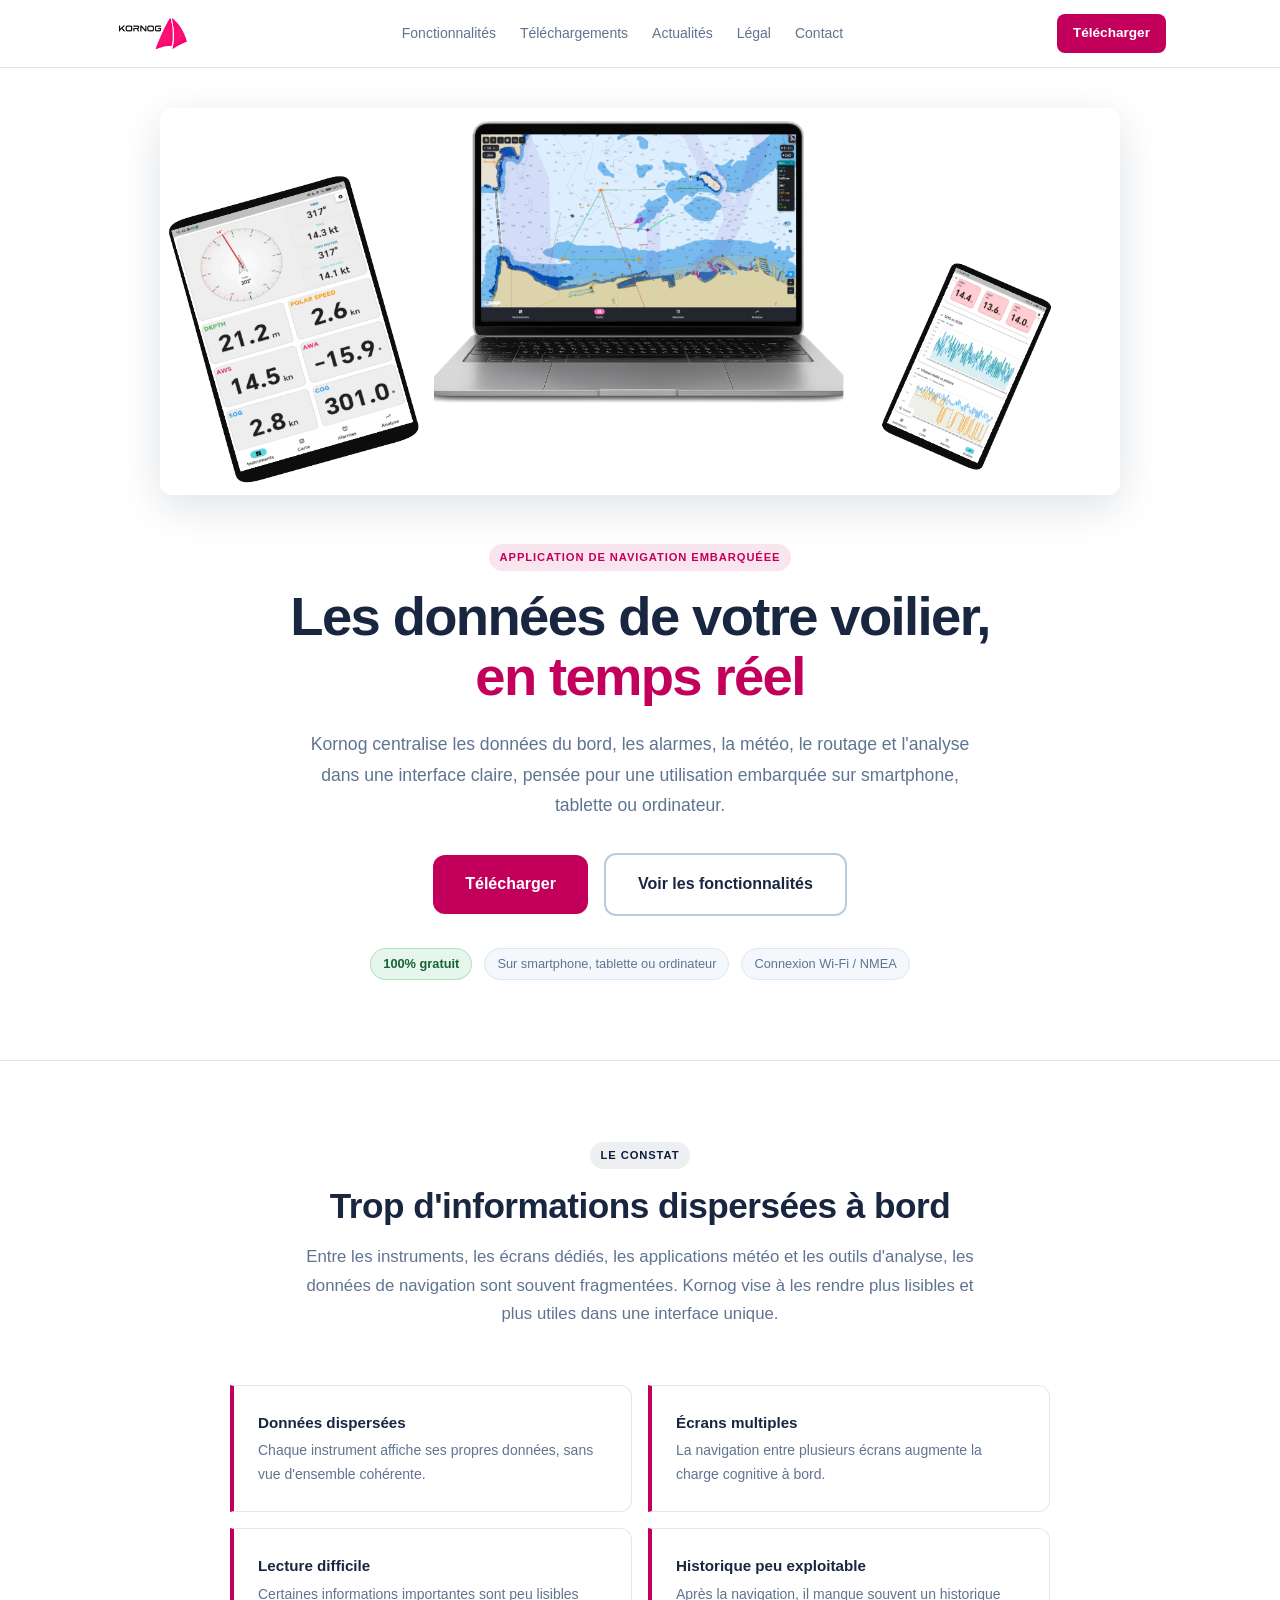
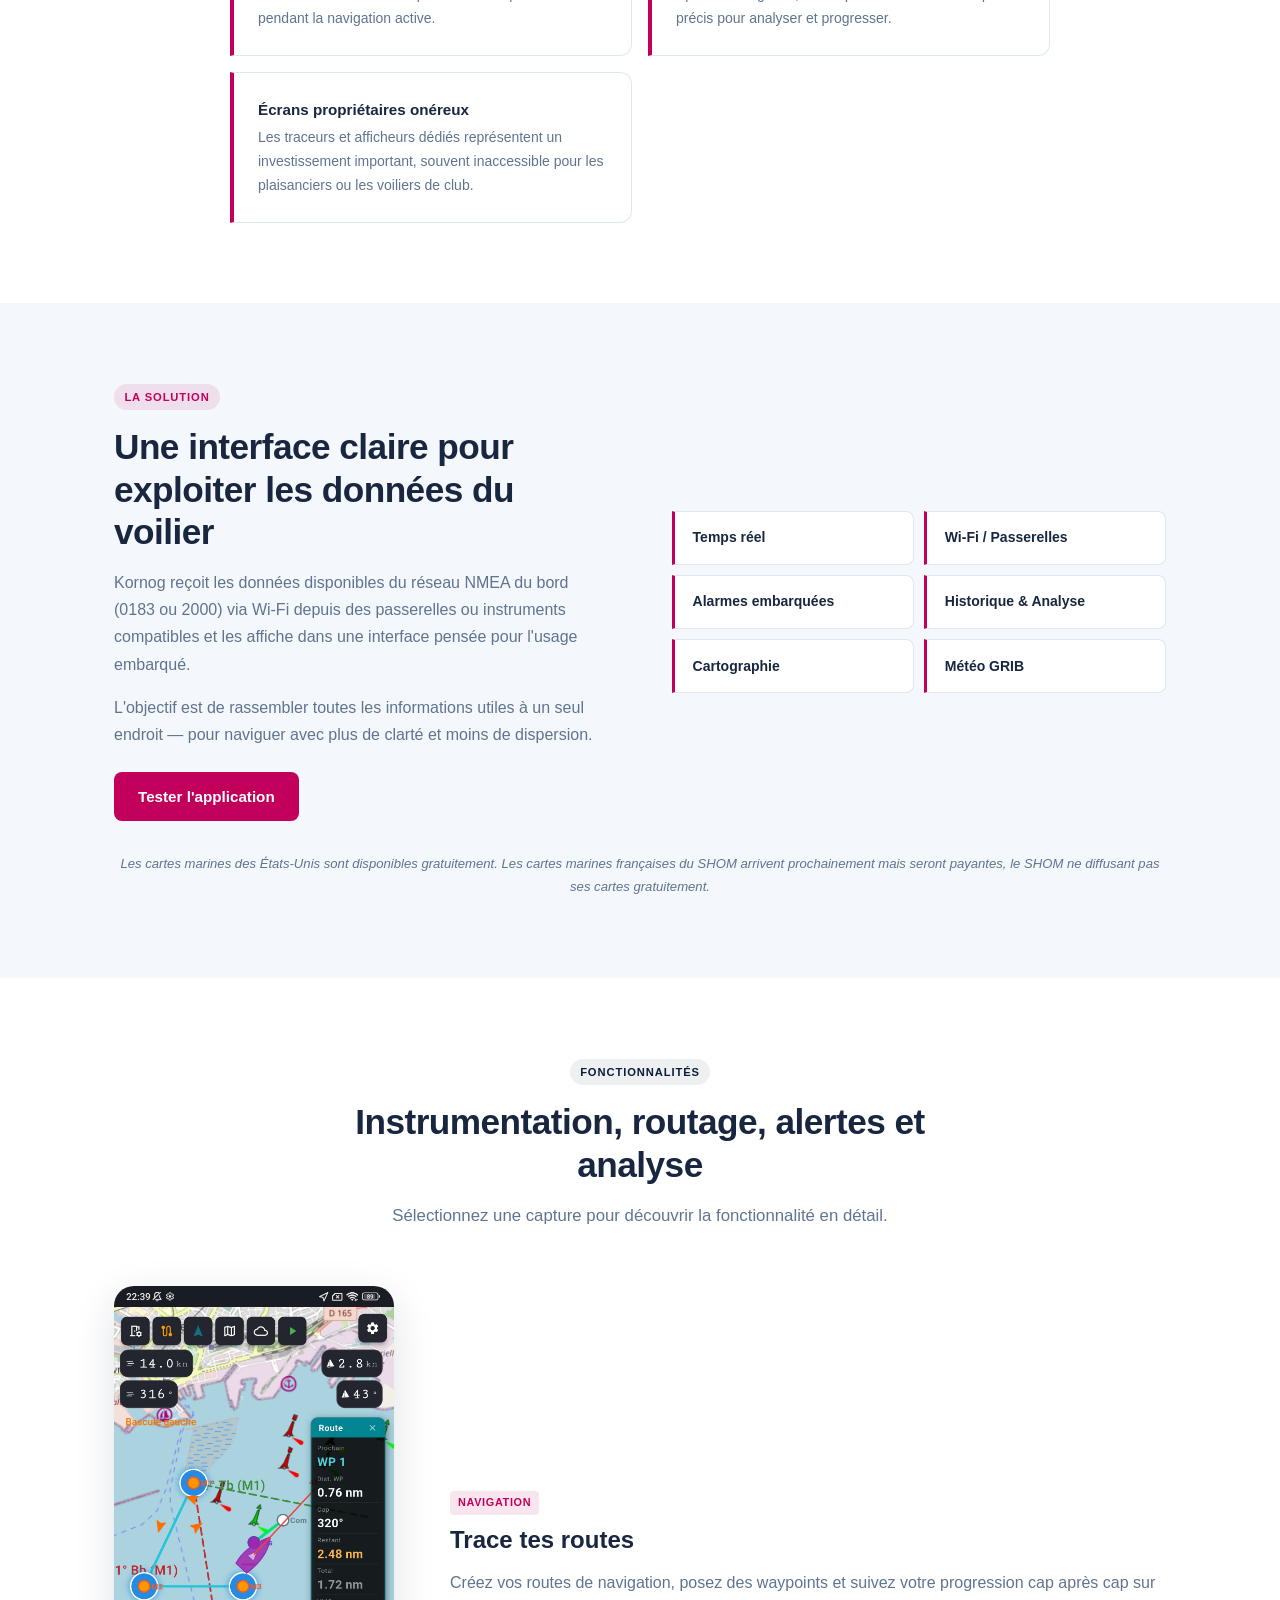
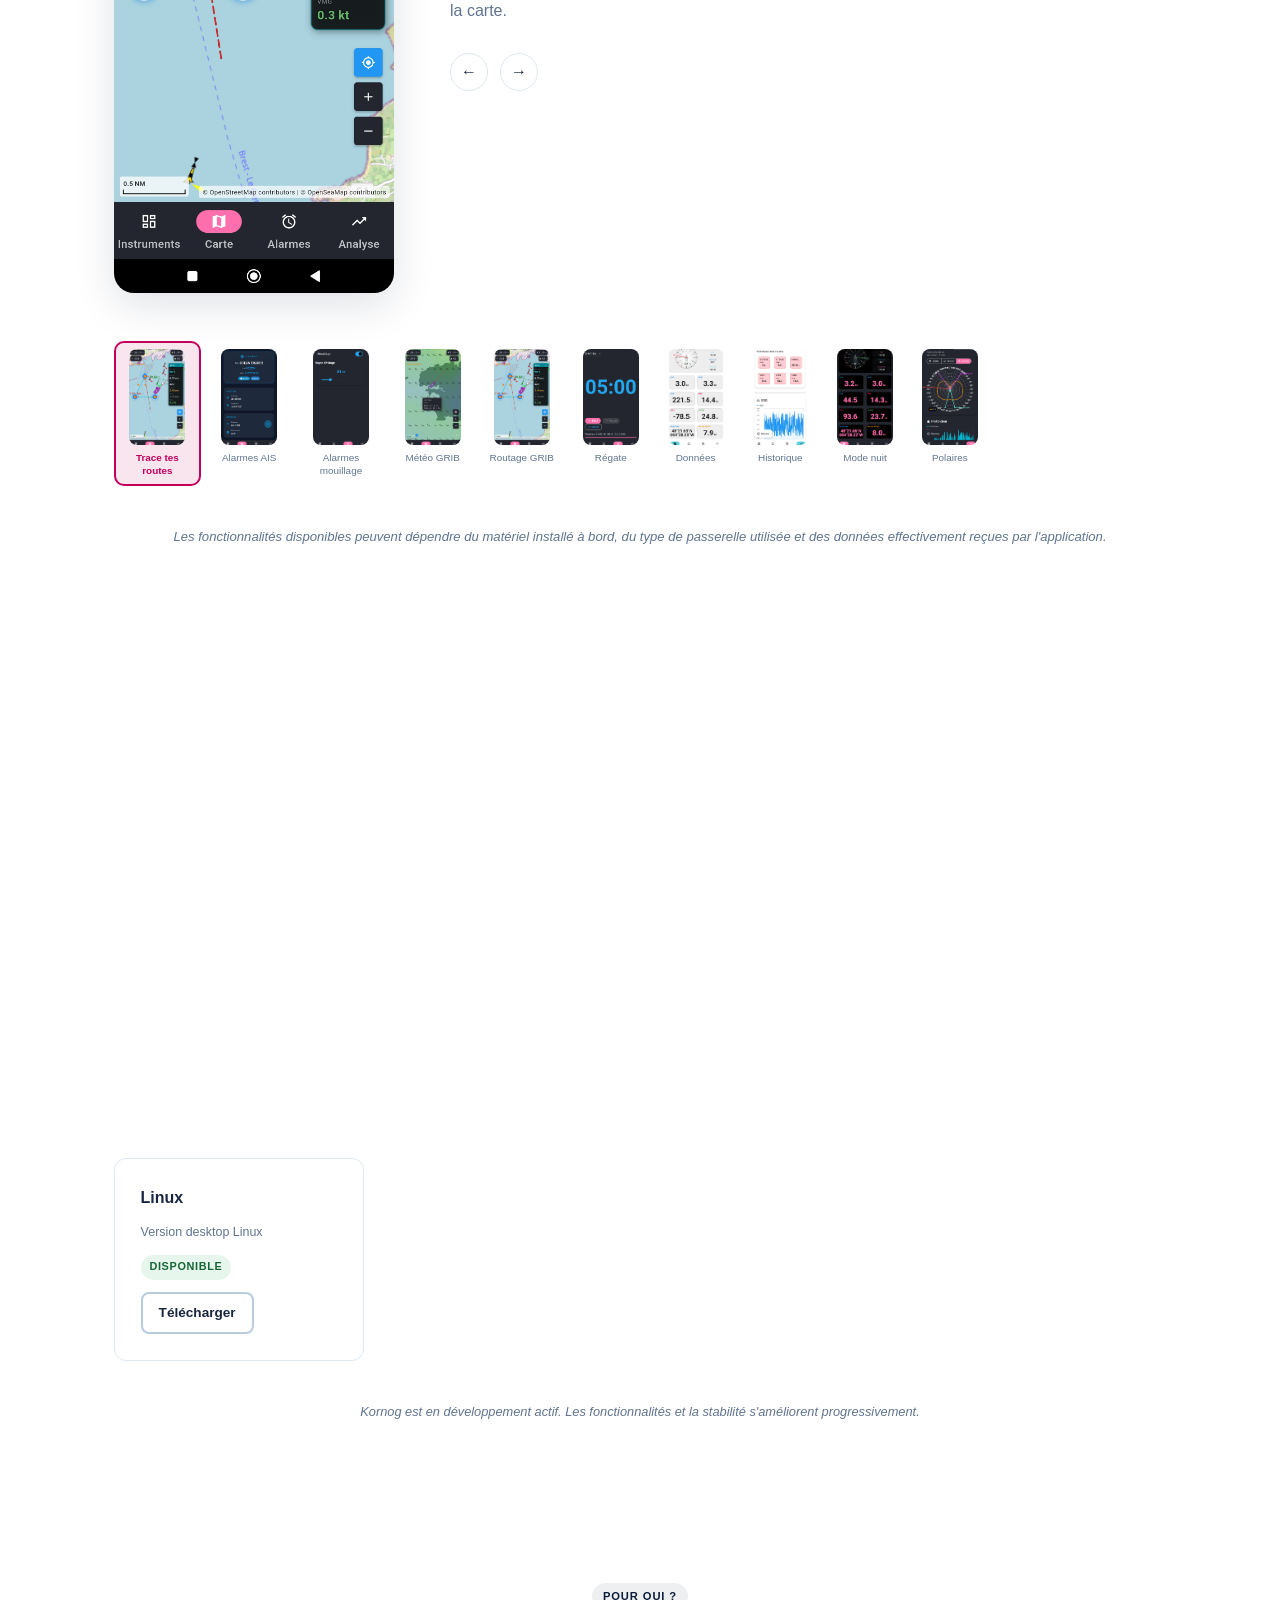
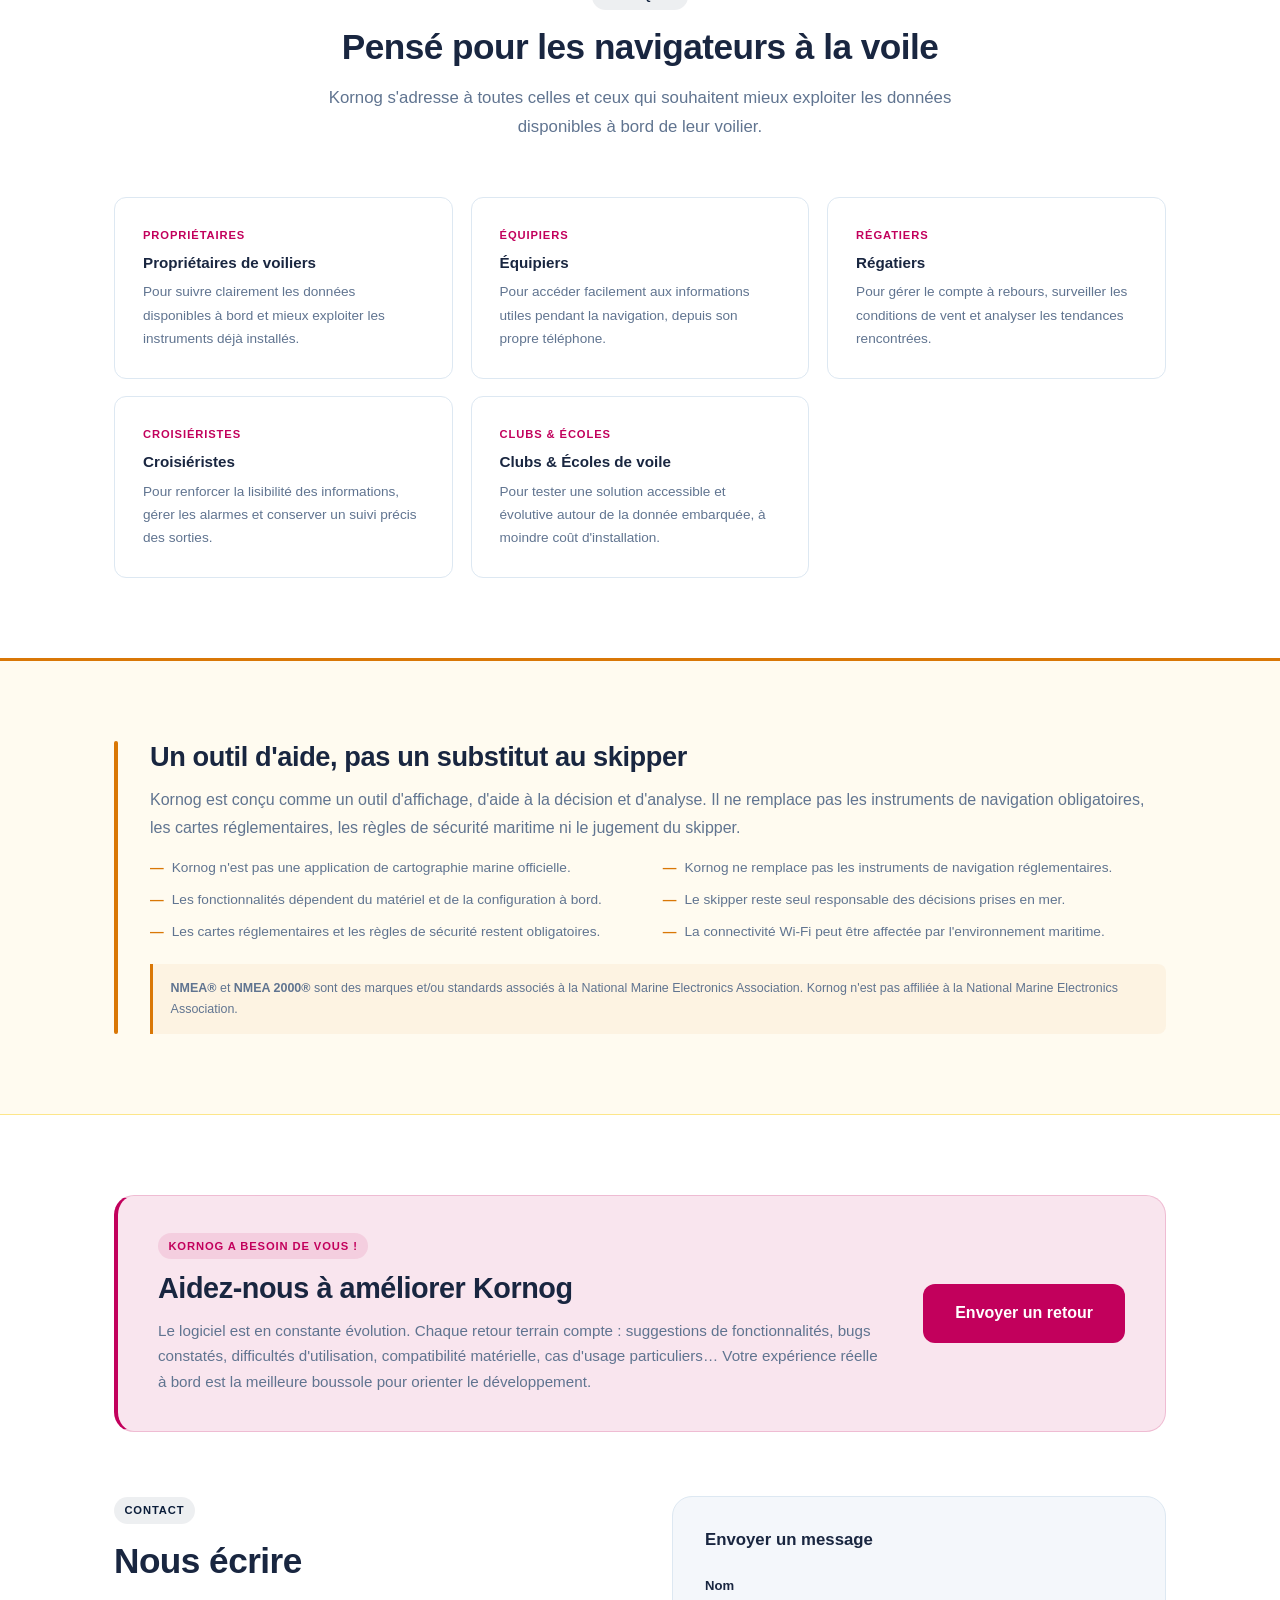
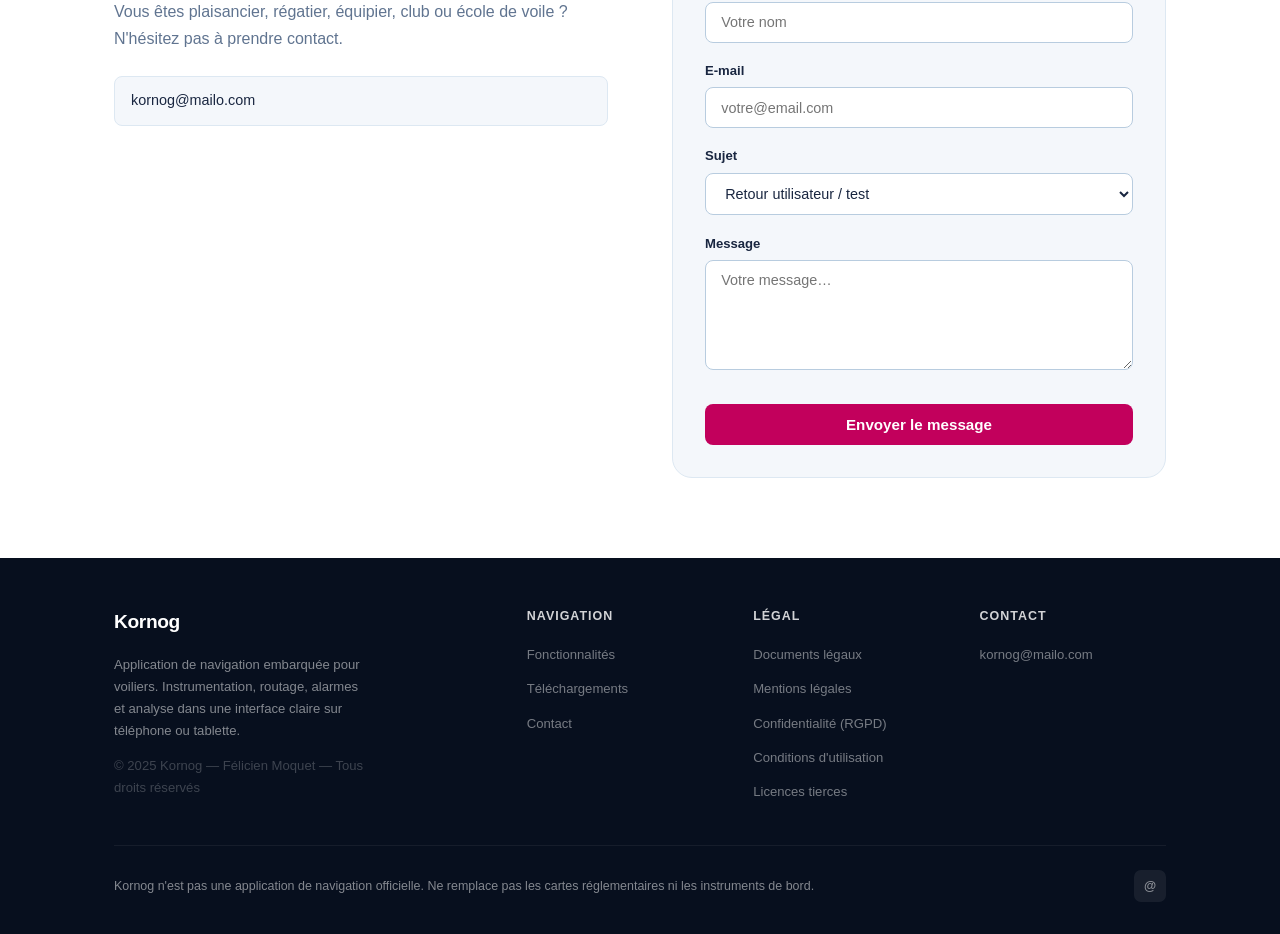
==== index.html @ ff4b8aa3 "Ajout page Actualités avec template d'article ; lien dans toutes les navs" ====
<!DOCTYPE html>
<html lang="fr">
<head>
  <meta charset="UTF-8">
  <meta name="viewport" content="width=device-width, initial-scale=1.0">
  <title>Kornog — Navigation à la voile</title>
  <meta name="description"
        content="Kornog centralise les données de votre voilier — instrumentation, météo, routage, alarmes et analyse — dans une interface claire sur téléphone ou tablette.">
  <meta name="keywords"
        content="navigation voile, application voilier, NMEA, Signal K, instrumentation, routage, météo GRIB, alarmes navigation, plaisance">
  <meta name="author" content="Kornog — Félicien Moquet">
  <meta property="og:title"       content="Kornog — Le copilote de navigation pour voiliers">
  <meta property="og:description" content="Instrumentation, cartographie, routage, alertes et analyse dans une seule application mobile.">
  <meta property="og:type"        content="website">
  <meta property="og:url"         content="https://kornog-systems.github.io/kornog.github.io/">
  <!-- TODO : og:image → assets/Images/og-image.png (1200×630 px) -->
  <link rel="icon" type="image/png" href="assets/Images/Kornog%20icone.png">
  <link rel="stylesheet" href="style.css">
</head>
<body>

<!-- ══════════════════════════════════════
     HEADER
══════════════════════════════════════ -->
<header class="header" id="header">
  <div class="container header-inner">

    <a href="#accueil" class="logo" aria-label="Kornog — Accueil">
      <img src="assets/Images/icone+nom.png" alt="Kornog">
    </a>

    <nav aria-label="Navigation principale">
      <a href="#fonctionnalites">Fonctionnalités</a>
      <a href="#telechargements">Téléchargements</a>
      <a href="actualites.html">Actualités</a>
      <a href="legal.html">Légal</a>
      <a href="#contact">Contact</a>
    </nav>

    <div class="header-cta">
      <a href="#telechargements" class="btn btn--primary btn--sm">Télécharger</a>
    </div>

    <button class="hamburger" id="hamburger" aria-label="Ouvrir le menu" aria-expanded="false">
      <span></span><span></span><span></span>
    </button>
  </div>
</header>

<div class="mobile-nav" id="mobile-nav">
  <a href="#fonctionnalites">Fonctionnalités</a>
  <a href="#telechargements">Téléchargements</a>
  <a href="actualites.html">Actualités</a>
  <a href="legal.html">Légal</a>
  <a href="#contact">Contact</a>
  <a href="#telechargements" class="btn btn--primary">Télécharger l'application</a>
</div>


<!-- ══════════════════════════════════════
     HERO
══════════════════════════════════════ -->
<section class="hero" id="accueil">
  <div class="container">

    <div class="hero-visual">
      <img
        src="assets/Images/multi_os.png"
        alt="Kornog sur smartphone, tablette et ordinateur"
        class="hero-mockup">
    </div>

    <div class="hero-text">
      <span class="badge badge--magenta">Application de navigation embarquéee</span>
      <h1 class="hero-title">
        Les données de votre voilier,<br>
        <span class="accent">en temps réel</span>
      </h1>
      <p class="hero-subtitle">
        Kornog centralise les données du bord, les alarmes, la météo, le routage
        et l'analyse dans une interface claire, pensée pour une utilisation embarquée
        sur smartphone, tablette ou ordinateur.
      </p>
      <div class="btn-group hero-buttons">
        <a href="#telechargements" class="btn btn--primary btn--lg">Télécharger</a>
        <a href="#fonctionnalites" class="btn btn--outline btn--lg">Voir les fonctionnalités</a>
      </div>
      <div class="hero-meta">
        <span class="hero-meta-item hero-meta-free">100% gratuit</span>
        <span class="hero-meta-item">Sur smartphone, tablette ou ordinateur</span>
        <span class="hero-meta-item">Connexion Wi-Fi / NMEA</span>
      </div>
    </div>

  </div>
</section>


<!-- ══════════════════════════════════════
     PROBLÈME
══════════════════════════════════════ -->
<section class="section" id="probleme">
  <div class="container">
    <div class="section-header reveal">
      <span class="badge badge--navy">Le constat</span>
      <h2>Trop d'informations dispersées à bord</h2>
      <p>Entre les instruments, les écrans dédiés, les applications météo et les outils d'analyse,
         les données de navigation sont souvent fragmentées. Kornog vise à les rendre plus lisibles
         et plus utiles dans une interface unique.</p>
    </div>

    <div class="problem-grid">
      <div class="problem-card reveal">
        <h4>Données dispersées</h4>
        <p>Chaque instrument affiche ses propres données, sans vue d'ensemble cohérente.</p>
      </div>
      <div class="problem-card reveal">
        <h4>Écrans multiples</h4>
        <p>La navigation entre plusieurs écrans augmente la charge cognitive à bord.</p>
      </div>
      <div class="problem-card reveal">
        <h4>Lecture difficile</h4>
        <p>Certaines informations importantes sont peu lisibles pendant la navigation active.</p>
      </div>
      <div class="problem-card reveal">
        <h4>Historique peu exploitable</h4>
        <p>Après la navigation, il manque souvent un historique précis pour analyser et progresser.</p>
      </div>
      <div class="problem-card reveal">
        <h4>Écrans propriétaires onéreux</h4>
        <p>Les traceurs et afficheurs dédiés représentent un investissement important, souvent
           inaccessible pour les plaisanciers ou les voiliers de club.</p>
      </div>
    </div>
  </div>
</section>


<!-- ══════════════════════════════════════
     SOLUTION
══════════════════════════════════════ -->
<section class="section section--gray" id="solution">
  <div class="container">
    <div class="solution-inner">

      <div class="solution-text reveal">
        <span class="badge badge--magenta">La solution</span>
        <h2>Une interface claire pour exploiter les données du voilier</h2>
        <p>Kornog reçoit les données disponibles du réseau NMEA du bord (0183 ou 2000) via Wi-Fi depuis des passerelles ou instruments compatibles et les affiche dans une interface pensée pour l'usage embarqué.</p>
        <p>L'objectif est de rassembler toutes les informations utiles à un seul endroit —
           pour naviguer avec plus de clarté et moins de dispersion.</p>
        <a href="#telechargements" class="btn btn--primary">Tester l'application</a>
      </div>
      
      <div class="solution-cards reveal">
        <div class="solution-card">Temps réel</div>
        <div class="solution-card">Wi-Fi / Passerelles</div>
        <div class="solution-card">Alarmes embarquées</div>
        <div class="solution-card">Historique &amp; Analyse</div>
        <div class="solution-card">Cartographie</div>
        <div class="solution-card">Météo GRIB</div>
      </div>

    </div>

    <p class="solution-note">
      Les cartes marines des États-Unis sont disponibles gratuitement. Les cartes marines
      françaises du SHOM arrivent prochainement mais seront payantes, le SHOM ne diffusant pas
      ses cartes gratuitement.
    </p>
  </div>
</section>


<!-- ══════════════════════════════════════
     FONCTIONNALITÉS
══════════════════════════════════════ -->
<section class="section" id="fonctionnalites">
  <div class="container">
    <div class="section-header reveal">
      <span class="badge badge--navy">Fonctionnalités</span>
      <h2>Instrumentation, routage, alertes et analyse</h2>
      <p>Sélectionnez une capture pour découvrir la fonctionnalité en détail.</p>
    </div>

    <!-- Vitrine principale : capture + description -->
    <div class="showcase reveal">
      <div class="showcase-photo">
        <img id="showcaseImg"
             src="assets/Images/images%20telephone/trace_tes_routes.jpg"
             alt="Trace tes routes">
      </div>
      <div class="showcase-info">
        <span class="feature-tag" id="showcaseTag">Navigation</span>
        <h3 id="showcaseTitle">Trace tes routes</h3>
        <p id="showcaseDesc">Créez vos routes de navigation, posez des waypoints et suivez votre progression cap après cap sur la carte.</p>
        <div class="showcase-nav">
          <button class="gallery-btn" id="galleryPrev" aria-label="Fonctionnalité précédente">&#8592;</button>
          <button class="gallery-btn" id="galleryNext" aria-label="Fonctionnalité suivante">&#8594;</button>
        </div>
      </div>
    </div>

    <!-- Bande de miniatures (défilement horizontal) -->
    <div class="features-strip" id="featuresStrip">

      <button class="feature-thumb active"
              data-src="assets/Images/images%20telephone/trace_tes_routes.jpg"
              data-title="Trace tes routes"
              data-tag="Navigation"
              data-desc="Créez vos routes de navigation, posez des waypoints et suivez votre progression cap après cap sur la carte.">
        <img src="assets/Images/images%20telephone/trace_tes_routes.jpg" alt="Trace tes routes" loading="lazy">
        <span>Trace tes routes</span>
      </button>

      <button class="feature-thumb"
              data-src="assets/Images/images%20telephone/alarmes_ais.jpg"
              data-title="Alarmes AIS"
              data-tag="AIS"
              data-desc="Suivez le trafic environnant et configurez des alarmes sur les navires présentant un risque de collision.">
        <img src="assets/Images/images%20telephone/alarmes_ais.jpg" alt="Alarmes AIS" loading="lazy">
        <span>Alarmes AIS</span>
      </button>

      <button class="feature-thumb"
              data-src="assets/Images/images%20telephone/alarmes_mouillage_et_bien_plus%20encore.jpg"
              data-title="Alarmes mouillage &amp; plus encore!"
              data-tag="Alarmes"
              data-desc="Alarme de dérapage au mouillage, alarmes de profondeur, alarmes AIS, alarmes de vent avec seuil configurable pour naviguer sereinement.">
        <img src="assets/Images/images%20telephone/alarmes_mouillage_et_bien_plus%20encore.jpg" alt="Alarmes mouillage" loading="lazy">
        <span>Alarmes mouillage</span>
      </button>

      <button class="feature-thumb"
              data-src="assets/Images/images%20telephone/telecharge_la_meteo.jpg"
              data-title="Télécharge la météo"
              data-tag="Météo"
              data-desc="Téléchargez et affichez des fichiers météo GRIB — vent, rafales, vagues — et pouvoir les consulter même hors connexion.">
        <img src="assets/Images/images%20telephone/telecharge_la_meteo.jpg" alt="Télécharge la météo" loading="lazy">
        <span>Météo GRIB</span>
      </button>

      <button class="feature-thumb"
              data-src="assets/Images/images%20telephone/lance_des_routage_%C3%A0_partir_des_gribs.jpg"
              data-title="Routage GRIB"
              data-tag="Routage"
              data-desc="Calculez des routes optimisées depuis les fichiers météo GRIB : profitez des meilleures fenêtres de vent.">
        <img src="assets/Images/images%20telephone/lance_des_routage_%C3%A0_partir_des_gribs.jpg" alt="Routage GRIB" loading="lazy">
        <span>Routage GRIB</span>
      </button>

      <button class="feature-thumb"
              data-src="assets/Images/images%20telephone/compte_%C3%A0_rebour_r%C3%A9gate.jpg"
              data-title="Compte à rebours régate"
              data-tag="Régate"
              data-desc="Chronomètre de départ pour la régate, avec toutes les procéduresde départ classiques accessibles en deux clics.">
        <img src="assets/Images/images%20telephone/compte_%C3%A0_rebour_r%C3%A9gate.jpg" alt="Compte à rebours régate" loading="lazy">
        <span>Régate</span>
      </button>

      <button class="feature-thumb"
              data-src="assets/Images/images%20telephone/choisi_tes_donn%C3%A9es.jpg"
              data-title="Personnalise ton affichage"
              data-tag="Instrumentation"
              data-desc="Choisissez les données à afficher selon vos besoins : vitesse, cap, vent, profondeur et plus encore.">
        <img src="assets/Images/images%20telephone/choisi_tes_donn%C3%A9es.jpg" alt="Personnalise l'affichage" loading="lazy">
        <span>Données</span>
      </button>

      <button class="feature-thumb"
              data-src="assets/Images/images%20telephone/historique_de_session.jpg"
              data-title="Historique de session"
              data-tag="Historique"
              data-desc="Chaque session est enregistrée à la demande. Revenez sur vos trajectoires et analysez vos données.">
        <img src="assets/Images/images%20telephone/historique_de_session.jpg" alt="Historique de session" loading="lazy">
        <span>Historique</span>
      </button>

      <button class="feature-thumb"
              data-src="assets/Images/images%20telephone/affichage_de_nuit.jpg"
              data-title="Affichage de nuit"
              data-tag="Interface"
              data-desc="Interface adaptée à la navigation nocturne : affichage sombre qui préserve la vision de nuit du skipper.">
        <img src="assets/Images/images%20telephone/affichage_de_nuit.jpg" alt="Affichage de nuit" loading="lazy">
        <span>Mode nuit</span>
      </button>

      <button class="feature-thumb"
              data-src="assets/Images/images%20telephone/utilise_tes%20polaires.jpg"
              data-title="Polaires du voilier"
              data-tag="Performance"
              data-desc="Importez les polaires de votre voilier pour analyser vos performances réelles et optimiser vos réglages de voiles.">
        <img src="assets/Images/images%20telephone/utilise_tes%20polaires.jpg" alt="Polaires du voilier" loading="lazy">
        <span>Polaires</span>
      </button>

    </div>

    <p class="features-note">
      Les fonctionnalités disponibles peuvent dépendre du matériel installé à bord,
      du type de passerelle utilisée et des données effectivement reçues par l'application.
    </p>
  </div>
</section>


<!-- ══════════════════════════════════════
     TÉLÉCHARGEMENTS
══════════════════════════════════════ -->
<section class="section" id="telechargements">
  <div class="container">
    <div class="section-header reveal">
      <span class="badge badge--magenta">Téléchargements</span>
      <h2>Tester Kornog</h2>
      <p>Kornog est en développement actif. Les versions disponibles permettent de tester
         les premières fonctionnalités et de contribuer aux retours terrain.</p>
    </div>

    <div class="downloads-grid">

      <!-- Google Play -->
      <div class="download-card reveal">
        <div class="download-platform">Google Play</div>
        <div class="download-desc">Version Android via le Play Store officiel</div>
        <span class="download-status status--available">Disponible</span>
        <a href="https://play.google.com/store/apps/details?id=com.kornog.app"
           class="btn btn--primary btn--sm" target="_blank" rel="noopener noreferrer">
          Télécharger
        </a>
      </div>

      <!-- APK Android -->
      <!-- TODO : Déposer le fichier APK dans releases/ et mettre à jour le href -->
      <div class="download-card reveal">
        <div class="download-platform">Android APK</div>
        <div class="download-desc">Installation directe hors Play Store</div>
        <span class="download-status status--beta">Version bêta</span>
        <!--
        <a href="releases/kornog-android-vX.X.X.apk"
           class="btn btn--outline btn--sm" download>
          Télécharger l'APK
        </a>
        -->
      </div>

      <!-- iOS -->
      <div class="download-card reveal">
        <div class="download-platform">iOS / iPadOS</div>
        <div class="download-desc">iPhone et iPad</div>
        <span class="download-status status--available">Disponible</span>
        <a href="releases/kornog-ios-release.zip"
           class="btn btn--outline btn--sm" download>
          Télécharger
        </a>
      </div>

      <!-- Windows -->
      <div class="download-card reveal">
        <div class="download-platform">Windows</div>
        <div class="download-desc">Version desktop Windows 10 / 11</div>
        <span class="download-status status--available">Disponible</span>
        <a href="releases/kornog-windows-x64.zip"
           class="btn btn--outline btn--sm" download>
          Télécharger
        </a>
      </div>

      <!-- Linux -->
      <div class="download-card reveal">
        <div class="download-platform">Linux</div>
        <div class="download-desc">Version desktop Linux</div>
        <span class="download-status status--available">Disponible</span>
        <a href="releases/kornog-linux-release.zip"
           class="btn btn--outline btn--sm" download>
          Télécharger
        </a>
      </div>

    </div>

    <p class="downloads-note">
      Kornog est en développement actif. Les fonctionnalités et la stabilité s'améliorent progressivement.
    </p>
  </div>
</section>


<!-- ══════════════════════════════════════
     PUBLIC CIBLE
══════════════════════════════════════ -->
<section class="section" id="audience">
  <div class="container">
    <div class="section-header reveal">
      <span class="badge badge--navy">Pour qui ?</span>
      <h2>Pensé pour les navigateurs à la voile</h2>
      <p>Kornog s'adresse à toutes celles et ceux qui souhaitent mieux exploiter
         les données disponibles à bord de leur voilier.</p>
    </div>

    <div class="audience-grid">
      <div class="audience-card reveal">
        <span class="audience-type">Propriétaires</span>
        <h3>Propriétaires de voiliers</h3>
        <p>Pour suivre clairement les données disponibles à bord et mieux exploiter
           les instruments déjà installés.</p>
      </div>
      <div class="audience-card reveal">
        <span class="audience-type">Équipiers</span>
        <h3>Équipiers</h3>
        <p>Pour accéder facilement aux informations utiles pendant la navigation,
           depuis son propre téléphone.</p>
      </div>
      <div class="audience-card reveal">
        <span class="audience-type">Régatiers</span>
        <h3>Régatiers</h3>
        <p>Pour gérer le compte à rebours, surveiller les conditions de vent
           et analyser les tendances rencontrées.</p>
      </div>
      <div class="audience-card reveal">
        <span class="audience-type">Croisiéristes</span>
        <h3>Croisiéristes</h3>
        <p>Pour renforcer la lisibilité des informations, gérer les alarmes
           et conserver un suivi précis des sorties.</p>
      </div>
      <div class="audience-card reveal">
        <span class="audience-type">Clubs &amp; Écoles</span>
        <h3>Clubs &amp; Écoles de voile</h3>
        <p>Pour tester une solution accessible et évolutive autour de la donnée embarquée,
           à moindre coût d'installation.</p>
      </div>
    </div>
  </div>
</section>


<!-- ══════════════════════════════════════
     AVERTISSEMENT
══════════════════════════════════════ -->
<section class="section disclaimer-section" id="avertissement">
  <div class="container">
    <div class="disclaimer-inner">
      <div class="disclaimer-bar"></div>
      <div class="disclaimer-content">
        <h2>Un outil d'aide, pas un substitut au skipper</h2>
        <p>
          Kornog est conçu comme un outil d'affichage, d'aide à la décision et d'analyse.
          Il ne remplace pas les instruments de navigation obligatoires, les cartes réglementaires,
          les règles de sécurité maritime ni le jugement du skipper.
        </p>
        <div class="disclaimer-list">
          <div class="disclaimer-item">Kornog n'est pas une application de cartographie marine officielle.</div>
          <div class="disclaimer-item">Kornog ne remplace pas les instruments de navigation réglementaires.</div>
          <div class="disclaimer-item">Les fonctionnalités dépendent du matériel et de la configuration à bord.</div>
          <div class="disclaimer-item">Le skipper reste seul responsable des décisions prises en mer.</div>
          <div class="disclaimer-item">Les cartes réglementaires et les règles de sécurité restent obligatoires.</div>
          <div class="disclaimer-item">La connectivité Wi-Fi peut être affectée par l'environnement maritime.</div>
        </div>
        <div class="nmea-notice">
          <strong>NMEA®</strong> et <strong>NMEA 2000®</strong> sont des marques et/ou standards
          associés à la National Marine Electronics Association.
          Kornog n'est pas affiliée à la National Marine Electronics Association.
        </div>
      </div>
    </div>
  </div>
</section>


<!-- ══════════════════════════════════════
     CONTACT
══════════════════════════════════════ -->
<section class="section" id="contact">
  <div class="container">

    <!-- Callout communauté -->
    <div class="community-callout reveal">
      <div class="community-callout-text">
        <span class="badge badge--magenta">Kornog a besoin de vous !</span>
        <h2>Aidez-nous à améliorer Kornog</h2>
        <p>
          Le logiciel est en constante évolution. Chaque retour terrain compte :
          suggestions de fonctionnalités, bugs constatés, difficultés d'utilisation,
          compatibilité matérielle, cas d'usage particuliers… Votre expérience réelle
          à bord est la meilleure boussole pour orienter le développement.
        </p>
      </div>
      <a href="mailto:kornog@mailo.com?subject=[Kornog]%20Retour%20utilisateur"
         class="btn btn--primary btn--lg">Envoyer un retour</a>
    </div>

    <div class="contact-inner">

      <div class="contact-text reveal">
        <span class="badge badge--navy">Contact</span>
        <h2>Nous écrire</h2>
        <p>
          Vous êtes plaisancier, régatier, équipier, club ou école de voile ?
          N'hésitez pas à prendre contact.
        </p>

        <div class="contact-links">
          <a href="mailto:kornog@mailo.com" class="contact-link">kornog@mailo.com</a>
        </div>
      </div>

      <div class="contact-form reveal">
        <h3>Envoyer un message</h3>
        <!--
          Ce formulaire ouvre le client mail avec mailto:.
          Pour un formulaire sans client mail, utilisez Formspree :
          <form action="https://formspree.io/f/VOTRE_ID" method="POST">
        -->
        <form id="contactForm">
          <div class="form-group">
            <label for="name">Nom</label>
            <input type="text" id="name" name="name" placeholder="Votre nom" required autocomplete="name">
          </div>
          <div class="form-group">
            <label for="email">E-mail</label>
            <input type="email" id="email" name="email" placeholder="votre@email.com" required autocomplete="email">
          </div>
          <div class="form-group">
            <label for="subject">Sujet</label>
            <select id="subject" name="subject">
              <option value="retour">Retour utilisateur / test</option>
              <option value="partenariat">Partenariat</option>
              <option value="presse">Presse</option>
              <option value="bug">Signalement d'un problème</option>
              <option value="autre">Autre</option>
            </select>
          </div>
          <div class="form-group">
            <label for="message">Message</label>
            <textarea id="message" name="message" placeholder="Votre message…" required></textarea>
          </div>
          <button type="submit" class="btn btn--primary form-submit">Envoyer le message</button>
          <div class="form-success">Votre client mail va s'ouvrir. Merci !</div>
        </form>
      </div>

    </div>
  </div>
</section>


<!-- ══════════════════════════════════════
     FOOTER
══════════════════════════════════════ -->
<footer class="footer">
  <div class="container">
    <div class="footer-inner">

      <div class="footer-brand">
        <div class="logo-fallback">
          Kornog
        </div>
        <p>Application de navigation embarquée pour voiliers.
           Instrumentation, routage, alarmes et analyse dans une interface claire
           sur téléphone ou tablette.</p>
        <p class="footer-copy">© 2025 Kornog — Félicien Moquet — Tous droits réservés</p>
      </div>

      <div class="footer-col">
        <h5>Navigation</h5>
        <ul>
          <li><a href="#fonctionnalites">Fonctionnalités</a></li>
          <li><a href="#telechargements">Téléchargements</a></li>
          <li><a href="#contact">Contact</a></li>
        </ul>
      </div>

      <div class="footer-col">
        <h5>Légal</h5>
        <ul>
          <li><a href="legal.html">Documents légaux</a></li>
          <li><a href="assets/legal/FR/Mentions_legales.html">Mentions légales</a></li>
          <li><a href="assets/legal/FR/RGPD.html">Confidentialité (RGPD)</a></li>
          <li><a href="assets/legal/FR/CGU.html">Conditions d'utilisation</a></li>
          <li><a href="assets/legal/FR/licences_et_notices_tiers_kornog_fr.html">Licences tierces</a></li>
        </ul>
      </div>

      <div class="footer-col">
        <h5>Contact</h5>
        <ul>
          <li><a href="mailto:kornog@mailo.com">kornog@mailo.com</a></li>
        </ul>
      </div>

    </div>

    <div class="footer-bottom">
      <span>
        Kornog n'est pas une application de navigation officielle.
        Ne remplace pas les cartes réglementaires ni les instruments de bord.
      </span>
      <div class="footer-social">
        <a href="mailto:kornog@mailo.com" aria-label="Email" title="Email">@</a>
      </div>
    </div>
  </div>
</footer>

<script src="script.js"></script>
</body>
</html>
---- style.css ----
/* ============================================================
   KORNOG — style.css  (thème blanc)
   Palette : Blanc #fff · Gris clair #f4f7fb · Navy #0b1d3a (header/footer)
             Magenta #c2005c (accent)
   ============================================================ */

/* ────────────────────────────────────────
   1. VARIABLES & RESET
──────────────────────────────────────── */
:root {
  --navy:          #0b1d3a;
  --navy-dark:     #070f1e;
  --magenta:       #c2005c;
  --magenta-hover: #a3004e;
  --magenta-glow:  rgba(194, 0, 92, 0.10);
  --white:         #ffffff;
  --gray-50:       #f4f7fb;
  --gray-100:      #eaf0f8;
  --gray-200:      #d8e3f0;
  --gray-300:      #b8ccdf;
  --gray-500:      #607490;
  --text:          #192640;
  --text-muted:    #607490;
  --border:        #dde8f2;
  --radius:        12px;
  --radius-sm:     8px;
  --radius-lg:     20px;
  --shadow-sm:     0 1px 4px rgba(10,30,60,.06);
  --shadow-md:     0 4px 18px rgba(10,30,60,.09);
  --shadow-lg:     0 12px 40px rgba(10,30,60,.13);
  --transition:    .2s ease;
  --container:     1100px;
  --header-h:      68px;
}

*, *::before, *::after { box-sizing: border-box; margin: 0; padding: 0; }

html { scroll-behavior: smooth; font-size: 16px; }

body {
  font-family: -apple-system, BlinkMacSystemFont, 'Segoe UI', Roboto,
               'Helvetica Neue', Arial, sans-serif;
  color: var(--text);
  background: var(--white);
  line-height: 1.65;
  -webkit-font-smoothing: antialiased;
}

img  { max-width: 100%; height: auto; display: block; }
a    { color: inherit; text-decoration: none; }
ul   { list-style: none; }

/* ────────────────────────────────────────
   2. TYPOGRAPHIE
──────────────────────────────────────── */
h1 { font-size: clamp(2rem,   4.5vw, 3.4rem); font-weight: 800; line-height: 1.1;  letter-spacing: -.03em; }
h2 { font-size: clamp(1.5rem, 3vw,   2.2rem); font-weight: 700; line-height: 1.2;  letter-spacing: -.015em; }
h3 { font-size: clamp(1rem,   2vw,   1.2rem); font-weight: 600; line-height: 1.3; }
h4 { font-size: .95rem; font-weight: 600; }
p  { line-height: 1.7; }

/* ────────────────────────────────────────
   3. LAYOUT
──────────────────────────────────────── */
.container {
  max-width: var(--container);
  margin: 0 auto;
  padding: 0 1.5rem;
}

.section       { padding: 5rem 0; }
.section--gray { background: var(--gray-50); }

.section-header {
  text-align: center;
  max-width: 680px;
  margin: 0 auto 3.5rem;
}
.section-header h2 { margin-bottom: 1rem; }
.section-header p  { color: var(--text-muted); font-size: 1.05rem; }

/* Badges */
.badge {
  display: inline-block;
  font-size: .7rem; font-weight: 700;
  text-transform: uppercase; letter-spacing: .08em;
  padding: .25rem .65rem; border-radius: 20px;
  margin-bottom: 1rem;
}
.badge--magenta { background: var(--magenta-glow); color: var(--magenta); }
.badge--navy    { background: rgba(11,29,58,.07);   color: var(--navy); }

/* ────────────────────────────────────────
   4. BOUTONS
──────────────────────────────────────── */
.btn {
  display: inline-flex; align-items: center; gap: .5rem;
  padding: .75rem 1.5rem;
  border-radius: var(--radius-sm);
  font-size: .95rem; font-weight: 600;
  cursor: pointer; border: none;
  transition: all var(--transition);
  white-space: nowrap; text-decoration: none; font-family: inherit;
}
.btn--primary         { background: var(--magenta); color: var(--white); }
.btn--primary:hover   { background: var(--magenta-hover); transform: translateY(-1px);
                        box-shadow: 0 4px 14px rgba(194,0,92,.3); }
.btn--outline         { background: transparent; color: var(--text); border: 2px solid var(--gray-300); }
.btn--outline:hover   { border-color: var(--navy); }
.btn--lg { padding: 1rem 2rem; font-size: 1rem; border-radius: var(--radius); }
.btn--sm { padding: .5rem 1rem; font-size: .85rem; }

.btn-group { display: flex; flex-wrap: wrap; gap: .75rem; align-items: center; }

/* ────────────────────────────────────────
   5. HEADER
──────────────────────────────────────── */
.header {
  position: fixed; top: 0; left: 0; right: 0;
  height: var(--header-h);
  background: var(--white);
  backdrop-filter: blur(14px); -webkit-backdrop-filter: blur(14px);
  z-index: 1000;
  border-bottom: 1px solid var(--border);
  transition: box-shadow var(--transition);
}
.header.scrolled { box-shadow: 0 2px 12px rgba(10,30,60,.08); }

.header-inner { display: flex; align-items: center; height: 100%; gap: 1.5rem; }

.logo { display: flex; align-items: center; flex-shrink: 0; }
.logo img { height: 34px; width: auto; }

.logo-fallback {
  display: flex; align-items: center; gap: .6rem;
  color: var(--white); font-size: 1.2rem; font-weight: 800; letter-spacing: -.02em;
}
.logo-fallback-mark {
  width: 28px; height: 28px; background: var(--magenta); border-radius: 6px;
  display: flex; align-items: center; justify-content: center;
  font-size: .75rem; font-weight: 900; color: var(--white); letter-spacing: 0;
}

nav { display: flex; align-items: center; gap: .1rem; margin: 0 auto; }
nav a {
  color: var(--text-muted); font-size: .875rem; font-weight: 500;
  padding: .4rem .7rem; border-radius: 6px;
  transition: color var(--transition), background var(--transition);
}
nav a:hover { color: var(--text); background: var(--gray-50); }

.header-cta { flex-shrink: 0; }

.hamburger {
  display: none; background: none; border: none; cursor: pointer;
  padding: .45rem; flex-direction: column; gap: 5px; margin-left: auto;
}
.hamburger span {
  display: block; width: 22px; height: 2px;
  background: var(--text); border-radius: 2px;
  transition: transform var(--transition), opacity var(--transition);
}
.hamburger.open span:nth-child(1) { transform: translateY(7px) rotate(45deg); }
.hamburger.open span:nth-child(2) { opacity: 0; }
.hamburger.open span:nth-child(3) { transform: translateY(-7px) rotate(-45deg); }

.mobile-nav {
  display: none; flex-direction: column; gap: .2rem;
  position: fixed; top: var(--header-h); left: 0; right: 0;
  background: var(--white); border-bottom: 1px solid var(--border);
  box-shadow: 0 8px 24px rgba(10,30,60,.08);
  padding: 1.25rem 1.5rem 1.5rem; z-index: 999;
}
.mobile-nav.open { display: flex; }
.mobile-nav a {
  color: var(--text-muted); font-size: .95rem; font-weight: 500;
  padding: .7rem 1rem; border-radius: 8px; display: block;
}
.mobile-nav a:hover { background: var(--gray-50); color: var(--text); }
.mobile-nav .btn { margin-top: .75rem; justify-content: center; }

/* ────────────────────────────────────────
   6. HERO (fond blanc, image centrée en grand)
──────────────────────────────────────── */
.hero {
  background: var(--white);
  padding: calc(var(--header-h) + 2.5rem) 0 5rem;
  border-bottom: 1px solid var(--border);
  text-align: center;
}

.hero-visual { margin-bottom: 3rem; }

.hero-mockup {
  max-width: 960px; width: 100%;
  object-fit: contain;
  margin: 0 auto;
  border-radius: 12px;
  box-shadow: var(--shadow-lg);
  display: block;
}

.hero-text { max-width: 700px; margin: 0 auto; }

.hero-title         { margin-bottom: 1.4rem; color: var(--text); }
.hero-title .accent { color: var(--magenta); }

.hero-subtitle {
  font-size: clamp(1rem, 1.5vw, 1.1rem);
  color: var(--text-muted); line-height: 1.75;
  margin: 0 auto 2rem;
}

.hero-buttons  { gap: 1rem; margin-bottom: 2rem; justify-content: center; }

.hero-meta     { display: flex; flex-wrap: wrap; gap: .75rem; justify-content: center; }
.hero-meta-item {
  font-size: .8rem; color: var(--text-muted);
  padding: .3rem .75rem;
  background: var(--gray-50); border: 1px solid var(--border);
  border-radius: 20px;
}
.hero-meta-free {
  color: #166534;
  background: rgba(22,163,74,.1);
  border-color: rgba(22,163,74,.25);
  font-weight: 700;
}

/* ────────────────────────────────────────
   7. SECTION PROBLÈME
──────────────────────────────────────── */
.problem-grid {
  display: grid; grid-template-columns: repeat(2,1fr);
  gap: 1rem; max-width: 820px; margin: 0 auto;
}
.problem-card {
  background: var(--white); border: 1px solid var(--border);
  border-left: 4px solid var(--magenta);
  border-radius: 0 var(--radius) var(--radius) 0;
  padding: 1.5rem;
}
.problem-card h4 { margin-bottom: .3rem; }
.problem-card p  { font-size: .875rem; color: var(--text-muted); }

/* ────────────────────────────────────────
   8. SECTION SOLUTION
──────────────────────────────────────── */
.solution-inner {
  display: grid; grid-template-columns: 1fr 1fr; gap: 4rem; align-items: center;
}
.solution-text h2 { margin-bottom: 1rem; }
.solution-text p  { color: var(--text-muted); margin-bottom: 1rem; }
.solution-text .btn { margin-top: .5rem; }

.solution-note {
  text-align: center; margin-top: 2rem;
  font-size: .82rem; color: var(--text-muted); font-style: italic;
}
.solution-cards { display: grid; grid-template-columns: repeat(2,1fr); gap: .65rem; }
.solution-card {
  background: var(--white); border: 1px solid var(--border);
  border-left: 3px solid var(--magenta);
  border-radius: 0 var(--radius-sm) var(--radius-sm) 0;
  padding: .9rem 1.1rem;
  font-size: .875rem; font-weight: 600; color: var(--text);
  transition: border-color var(--transition), box-shadow var(--transition);
}
.solution-card:hover { box-shadow: var(--shadow-sm); }

/* ────────────────────────────────────────
   9. FONCTIONNALITÉS — SHOWCASE
──────────────────────────────────────── */
.showcase {
  display: grid;
  grid-template-columns: 280px 1fr;
  gap: 3.5rem;
  align-items: center;
  margin-bottom: 2.5rem;
}

.showcase-photo img {
  width: 100%;
  border-radius: 20px;
  box-shadow: var(--shadow-lg);
  transition: opacity .25s ease;
  aspect-ratio: 9 / 19.5;
  object-fit: cover;
  display: block;
}

.showcase-info { }

.showcase-info h3 {
  font-size: 1.5rem;
  font-weight: 700;
  margin: .6rem 0 .85rem;
  color: var(--text);
}

.showcase-info p {
  color: var(--text-muted);
  line-height: 1.75;
  margin-bottom: 1.75rem;
  font-size: 1rem;
}

.showcase-nav {
  display: flex; gap: .75rem;
}

/* Bande de miniatures */
.features-strip {
  display: flex;
  gap: .75rem;
  overflow-x: auto;
  padding: .5rem 0 1rem;
  scrollbar-width: none;
  margin-bottom: .5rem;
}
.features-strip::-webkit-scrollbar { display: none; }

.feature-thumb {
  flex: 0 0 auto;
  display: flex;
  flex-direction: column;
  align-items: center;
  gap: .4rem;
  padding: .4rem;
  border: 2px solid transparent;
  border-radius: 10px;
  cursor: pointer;
  background: none;
  transition: border-color var(--transition), background var(--transition);
}
.feature-thumb img {
  width: 56px;
  height: 96px;
  object-fit: cover;
  border-radius: 8px;
}
.feature-thumb span {
  font-size: .62rem;
  font-weight: 500;
  text-align: center;
  max-width: 70px;
  color: var(--text-muted);
  line-height: 1.3;
}
.feature-thumb:hover { border-color: var(--gray-300); }
.feature-thumb.active { border-color: var(--magenta); background: var(--magenta-glow); }
.feature-thumb.active span { color: var(--magenta); font-weight: 700; }

.feature-tag {
  display: inline-block; font-size: .68rem; font-weight: 700;
  text-transform: uppercase; letter-spacing: .06em;
  color: var(--magenta); background: var(--magenta-glow);
  padding: .18rem .5rem; border-radius: 4px;
}
.features-note {
  text-align: center; margin-top: 1.5rem;
  font-size: .82rem; color: var(--text-muted); font-style: italic;
}

/* ────────────────────────────────────────
   10. GALERIE CAPTURES
──────────────────────────────────────── */
.gallery-track {
  display: flex; gap: 1.25rem;
  overflow-x: auto; scroll-snap-type: x mandatory;
  -webkit-overflow-scrolling: touch;
  scrollbar-width: none; padding-bottom: .5rem;
}
.gallery-track::-webkit-scrollbar { display: none; }

.gallery-item {
  flex: 0 0 auto; width: 260px; scroll-snap-align: start;
  border-radius: var(--radius); overflow: hidden;
  box-shadow: var(--shadow-md); background: var(--gray-50);
  border: 1px solid var(--border);
}
.gallery-item.wide { width: 360px; }
.gallery-item img {
  width: 100%; height: 460px; object-fit: cover; display: block;
  transition: transform .3s ease;
}
.gallery-item.wide img { height: 360px; object-fit: contain; background: var(--gray-50); }
.gallery-item:hover img { transform: scale(1.02); }
.gallery-label {
  padding: .6rem 1rem; font-size: .78rem; font-weight: 600;
  color: var(--text-muted); background: var(--white);
  border-top: 1px solid var(--border); text-align: center;
}

.gallery-controls {
  display: flex; justify-content: center; align-items: center;
  gap: 1rem; margin-top: 1.5rem;
}
.gallery-btn {
  width: 38px; height: 38px; border-radius: 50%;
  border: 1px solid var(--border); background: var(--white);
  cursor: pointer; display: flex; align-items: center; justify-content: center;
  color: var(--text); font-size: 1rem; transition: all var(--transition);
}
.gallery-btn:hover { background: var(--navy); color: var(--white); border-color: var(--navy); }
.gallery-dots   { display: flex; gap: .45rem; }
.gallery-dot {
  width: 7px; height: 7px; border-radius: 50%;
  background: var(--gray-300); cursor: pointer;
  transition: background var(--transition), transform var(--transition);
}
.gallery-dot.active { background: var(--magenta); transform: scale(1.35); }

/* ────────────────────────────────────────
   11. TÉLÉCHARGEMENTS
──────────────────────────────────────── */
.downloads-grid {
  display: grid; grid-template-columns: repeat(auto-fit, minmax(200px,1fr));
  gap: 1.1rem; margin-bottom: 2.5rem;
}
.download-card {
  background: var(--white); border: 1px solid var(--border);
  border-radius: var(--radius); padding: 1.6rem;
  display: flex; flex-direction: column; align-items: flex-start; gap: .75rem;
  transition: box-shadow var(--transition), transform var(--transition);
}
.download-card:hover { box-shadow: var(--shadow-md); transform: translateY(-2px); }
.download-card.disabled { opacity: .5; pointer-events: none; }
.download-platform { font-size: 1rem; font-weight: 700; color: var(--text); }
.download-desc     { font-size: .78rem; color: var(--text-muted); line-height: 1.55; flex: 1; }

.download-status {
  display: inline-block; font-size: .68rem; font-weight: 700;
  text-transform: uppercase; letter-spacing: .06em;
  padding: .22rem .55rem; border-radius: 20px;
}
.status--available   { background: rgba(22,163,74,.1);  color: #166534; }
.status--soon        { background: rgba(180,140,0,.1);  color: #78620a; }
.status--beta        { background: rgba(109,40,217,.1); color: #5b21b6; }
.status--experimental{ background: rgba(194,75,0,.1);   color: #9a3412; }
.status--closed      { background: var(--gray-100);     color: var(--gray-500); }

.downloads-github {
  text-align: center; padding-top: 1.5rem;
  border-top: 1px solid var(--border);
}
.downloads-github p { color: var(--text-muted); font-size: .9rem; margin-bottom: .75rem; }
.downloads-note {
  text-align: center; margin-top: 1.75rem;
  font-size: .8rem; color: var(--text-muted); font-style: italic;
}

/* ────────────────────────────────────────
   12. PROJET
──────────────────────────────────────── */
.project-layout {
  display: grid; grid-template-columns: 1fr 1fr; gap: 4rem;
  align-items: center; margin-bottom: 3.5rem;
}
.project-text h2 { margin-bottom: 1rem; }
.project-text p  { color: var(--text-muted); margin-bottom: .9rem; }

.project-stats { display: grid; grid-template-columns: repeat(2,1fr); gap: .85rem; }
.stat-card {
  background: var(--gray-50); border: 1px solid var(--border);
  border-radius: var(--radius); padding: 1.25rem; text-align: center;
}
.stat-value { font-size: 1.6rem; font-weight: 800; color: var(--magenta); display: block; }
.stat-label { font-size: .78rem; color: var(--text-muted); margin-top: .2rem; }

.partners-heading {
  text-align: center; margin-bottom: 1.5rem;
  font-size: .8rem; font-weight: 700; text-transform: uppercase;
  letter-spacing: .08em; color: var(--text-muted);
}
.partners-grid {
  display: flex; flex-wrap: wrap; gap: .85rem; justify-content: center;
}
.partner-item {
  background: var(--gray-50); border: 1px solid var(--border);
  border-radius: var(--radius-sm); padding: 1rem 1.75rem;
  min-width: 150px; min-height: 70px;
  display: flex; align-items: center; justify-content: center;
  font-size: .85rem; font-weight: 600; color: var(--gray-500); text-align: center;
}
.partner-item img {
  max-height: 44px; max-width: 130px; object-fit: contain;
  filter: grayscale(1); opacity: .55;
  transition: filter var(--transition), opacity var(--transition);
}
.partner-item:hover img { filter: grayscale(0); opacity: 1; }

/* ────────────────────────────────────────
   13. PUBLIC CIBLE
──────────────────────────────────────── */
.audience-grid {
  display: grid; grid-template-columns: repeat(3,1fr); gap: 1.1rem;
}
.audience-card {
  background: var(--white); border: 1px solid var(--border);
  border-radius: var(--radius); padding: 1.75rem;
  transition: box-shadow var(--transition), transform var(--transition);
}
.audience-card:hover { box-shadow: var(--shadow-md); transform: translateY(-2px); }
.audience-type {
  font-size: .7rem; font-weight: 700; text-transform: uppercase;
  letter-spacing: .08em; color: var(--magenta); margin-bottom: .5rem; display: block;
}
.audience-card h3 { font-size: .95rem; margin-bottom: .5rem; }
.audience-card p  { font-size: .85rem; color: var(--text-muted); }

/* ────────────────────────────────────────
   14. VISION
──────────────────────────────────────── */
.vision-grid {
  display: grid; grid-template-columns: repeat(2,1fr); gap: .9rem;
}
.vision-item {
  background: var(--white); border: 1px solid var(--border);
  border-left: 4px solid var(--magenta);
  border-radius: 0 var(--radius) var(--radius) 0;
  padding: 1.4rem;
}
.vision-item h4 { font-size: .92rem; margin-bottom: .3rem; color: var(--text); }
.vision-item p  { font-size: .83rem; color: var(--text-muted); }
.vision-note {
  text-align: center; font-size: .78rem; color: var(--text-muted);
  font-style: italic; margin-top: 2rem; padding-top: 1rem;
  border-top: 1px solid var(--border);
}

/* ────────────────────────────────────────
   15. AVERTISSEMENT
──────────────────────────────────────── */
.disclaimer-section {
  background: #fffbf0;
  border-top: 3px solid #d97706;
  border-bottom: 1px solid #fde68a;
}
.disclaimer-inner { display: flex; gap: 2rem; align-items: flex-start; }
.disclaimer-bar {
  flex-shrink: 0; width: 4px; background: #d97706;
  border-radius: 4px; align-self: stretch; min-height: 100%;
}
.disclaimer-content h2  { margin-bottom: .8rem; font-size: clamp(1.2rem,2.5vw,1.7rem); }
.disclaimer-content > p { color: var(--text-muted); margin-bottom: .8rem; }

.disclaimer-list {
  display: grid; grid-template-columns: repeat(2,1fr); gap: .6rem; margin: 1rem 0;
}
.disclaimer-item {
  display: flex; align-items: flex-start; gap: .5rem;
  font-size: .855rem; color: var(--text-muted);
}
.disclaimer-item::before {
  content: '—'; color: #d97706; font-weight: 700; flex-shrink: 0;
}
.nmea-notice {
  margin-top: 1.25rem; padding: .9rem 1.1rem;
  background: rgba(217,119,6,.06);
  border-left: 3px solid #d97706;
  border-radius: 0 var(--radius-sm) var(--radius-sm) 0;
  font-size: .78rem; color: var(--text-muted); line-height: 1.65;
}

/* ────────────────────────────────────────
   16. CONTACT
──────────────────────────────────────── */

.community-callout {
  display: flex; align-items: center; justify-content: space-between;
  gap: 2.5rem; flex-wrap: wrap;
  background: var(--magenta-glow);
  border: 1px solid rgba(194,0,92,.18);
  border-left: 4px solid var(--magenta);
  border-radius: var(--radius-lg);
  padding: 2.25rem 2.5rem;
  margin-bottom: 4rem;
}
.community-callout-text { flex: 1; min-width: 260px; }
.community-callout-text .badge { margin-bottom: .75rem; }
.community-callout-text h2 { font-size: clamp(1.3rem,2.5vw,1.8rem); margin-bottom: .75rem; }
.community-callout-text p  { color: var(--text-muted); font-size: .95rem; line-height: 1.7; margin: 0; }
.community-callout .btn    { flex-shrink: 0; }

@media (max-width: 600px) {
  .community-callout { flex-direction: column; padding: 1.75rem; }
  .community-callout .btn { width: 100%; justify-content: center; }
}
.contact-inner {
  display: grid; grid-template-columns: 1fr 1fr; gap: 4rem; align-items: flex-start;
}
.contact-text h2 { margin-bottom: 1rem; }
.contact-text p  { color: var(--text-muted); margin-bottom: 1.5rem; }

.contact-links { display: flex; flex-direction: column; gap: .65rem; }
.contact-link {
  display: flex; align-items: center;
  color: var(--text); font-size: .9rem; font-weight: 500;
  padding: .75rem 1rem;
  background: var(--gray-50); border: 1px solid var(--border);
  border-radius: var(--radius-sm);
  transition: all var(--transition);
}
.contact-link:hover { background: var(--navy); color: var(--white); border-color: var(--navy); }

.contact-form {
  background: var(--gray-50); border: 1px solid var(--border);
  border-radius: var(--radius-lg); padding: 2rem;
}
.contact-form h3     { margin-bottom: 1.5rem; font-size: 1.05rem; }
.form-group          { margin-bottom: 1.1rem; }
.form-group label    { display: block; font-size: .82rem; font-weight: 600; margin-bottom: .35rem; }
.form-group input,
.form-group select,
.form-group textarea {
  width: 100%; padding: .7rem .95rem;
  border: 1px solid var(--gray-300); border-radius: var(--radius-sm);
  font-size: .9rem; font-family: inherit; color: var(--text);
  background: var(--white); outline: none;
  transition: border-color var(--transition), box-shadow var(--transition);
}
.form-group input:focus,
.form-group select:focus,
.form-group textarea:focus {
  border-color: var(--magenta); box-shadow: 0 0 0 3px var(--magenta-glow);
}
.form-group textarea { resize: vertical; min-height: 110px; }
.form-submit { width: 100%; justify-content: center; margin-top: .5rem; }
.form-success {
  display: none; padding: 1rem;
  background: rgba(22,163,74,.08); border: 1px solid rgba(22,163,74,.25);
  border-radius: var(--radius-sm); color: #166534;
  font-size: .9rem; text-align: center; margin-top: 1rem;
}

/* ────────────────────────────────────────
   17. FOOTER
──────────────────────────────────────── */
.footer {
  background: var(--navy-dark); color: rgba(255,255,255,.5);
  padding: 3rem 0 2rem;
}
.footer-inner {
  display: grid; grid-template-columns: 2fr 1fr 1fr 1fr;
  gap: 2.5rem; margin-bottom: 2.5rem;
}
.footer-brand .logo-fallback { margin-bottom: 1rem; }
.footer-brand p { font-size: .82rem; line-height: 1.7; max-width: 250px; }
.footer-copy    { font-size: .75rem; color: rgba(255,255,255,.22); margin-top: .75rem; }

.footer-col h5 {
  color: rgba(255,255,255,.82); font-size: .78rem; font-weight: 700;
  text-transform: uppercase; letter-spacing: .08em; margin-bottom: .9rem;
}
.footer-col ul   { display: flex; flex-direction: column; gap: .5rem; }
.footer-col ul a { font-size: .82rem; color: rgba(255,255,255,.45); transition: color var(--transition); }
.footer-col ul a:hover { color: var(--white); }

.footer-bottom {
  padding-top: 1.5rem; border-top: 1px solid rgba(255,255,255,.06);
  display: flex; justify-content: space-between; align-items: center;
  gap: 1rem; flex-wrap: wrap; font-size: .78rem;
}
.footer-social     { display: flex; gap: .6rem; }
.footer-social a {
  width: 32px; height: 32px; border-radius: 7px;
  background: rgba(255,255,255,.07);
  display: flex; align-items: center; justify-content: center;
  color: rgba(255,255,255,.5); font-size: .78rem; font-weight: 700;
  transition: background var(--transition), color var(--transition);
}
.footer-social a:hover { background: var(--magenta); color: var(--white); }

/* ────────────────────────────────────────
   18. PAGES LÉGALES
──────────────────────────────────────── */
.page-header {
  background: var(--navy); color: var(--white);
  padding: calc(var(--header-h) + 3rem) 0 3rem;
}
.page-header h1 { font-size: clamp(1.75rem,4vw,2.75rem); margin-bottom: .75rem; }
.page-header p  { color: rgba(255,255,255,.6); font-size: 1rem; }

.legal-hub   { padding: 4rem 0; }
.legal-cards {
  display: grid; grid-template-columns: repeat(auto-fit, minmax(240px,1fr)); gap: 1.1rem;
}
.legal-card {
  background: var(--white); border: 1px solid var(--border);
  border-radius: var(--radius); padding: 1.75rem;
  display: flex; flex-direction: column; gap: .5rem;
  transition: box-shadow var(--transition), transform var(--transition);
}
.legal-card:hover { box-shadow: var(--shadow-md); transform: translateY(-2px); }
.legal-card h3    { font-size: 1rem; font-weight: 700; }
.legal-card p     { font-size: .85rem; color: var(--text-muted); flex: 1; }
.legal-card-links { display: flex; gap: .5rem; margin-top: .5rem; flex-wrap: wrap; }
.legal-card-link  {
  font-size: .78rem; font-weight: 600; color: var(--magenta);
  padding: .25rem .6rem; border: 1px solid var(--magenta-glow);
  border-radius: 6px; background: var(--magenta-glow);
  transition: background var(--transition);
}
.legal-card-link:hover { background: var(--magenta); color: var(--white); }

.prose { max-width: 760px; margin: 0 auto; padding: 4rem 1.5rem; }
.prose h2 {
  margin: 2rem 0 .75rem; font-size: 1.2rem; padding-bottom: .5rem;
  border-bottom: 1px solid var(--border);
}
.prose h3 { margin: 1.5rem 0 .5rem; font-size: 1rem; }
.prose p  { margin-bottom: .9rem; color: var(--text-muted); font-size: .93rem; }
.prose .meta { font-size: .82rem; color: var(--text-muted); margin-bottom: 2.5rem; }
.prose ul   { margin: .5rem 0 1rem 1.25rem; list-style: disc; }
.prose ul li { margin-bottom: .3rem; color: var(--text-muted); font-size: .92rem; line-height: 1.65; }
.prose a    { color: var(--magenta); text-decoration: underline; }
.prose .notice {
  margin: 1.5rem 0; padding: 1rem 1.25rem;
  background: var(--gray-50); border-left: 3px solid var(--magenta);
  border-radius: 0 var(--radius-sm) var(--radius-sm) 0;
  font-size: .85rem; color: var(--text-muted);
}
.back-link {
  display: inline-flex; align-items: center; gap: .4rem;
  font-size: .85rem; color: var(--magenta); font-weight: 600; margin-bottom: 2rem;
}
.back-link:hover { text-decoration: underline; }

/* ────────────────────────────────────────
   ACTUALITÉS
──────────────────────────────────────── */
.articles-page { padding: 4rem 0 6rem; }
.article-list  { display: flex; flex-direction: column; gap: 2rem; max-width: 800px; margin: 0 auto; }

.article-card {
  background: var(--white);
  border: 1px solid var(--border);
  border-left: 4px solid var(--magenta);
  border-radius: 0 var(--radius) var(--radius) 0;
  padding: 2rem 2.25rem;
  transition: box-shadow var(--transition);
}
.article-card:hover { box-shadow: var(--shadow-md); }

.article-meta  { display: flex; align-items: center; gap: .75rem; margin-bottom: .85rem; }
.article-date  { font-size: .8rem; color: var(--text-muted); }
.article-title { font-size: 1.2rem; font-weight: 700; margin-bottom: .75rem; color: var(--text); line-height: 1.4; }
.article-body  { color: var(--text-muted); line-height: 1.75; font-size: .95rem; }
.article-body p + p { margin-top: .65rem; }

.no-articles {
  text-align: center; padding: 4rem 1rem;
  color: var(--text-muted); font-size: .95rem; font-style: italic;
}

/* ────────────────────────────────────────
   19. REVEAL AU SCROLL
──────────────────────────────────────── */
.reveal {
  opacity: 0; transform: translateY(22px);
  transition: opacity .6s ease, transform .6s ease;
}
.reveal.visible { opacity: 1; transform: translateY(0); }

/* ────────────────────────────────────────
   20. RESPONSIVE
──────────────────────────────────────── */
@media (max-width: 1024px) {
  .audience-grid  { grid-template-columns: repeat(2,1fr); }
  .footer-inner   { grid-template-columns: 1fr 1fr; gap: 1.75rem; }
  .showcase       { grid-template-columns: 220px 1fr; gap: 2.5rem; }
}

@media (max-width: 768px) {
  :root { --header-h: 60px; }
  .section { padding: 3.5rem 0; }

  nav, .header-cta { display: none; }
  .hamburger { display: flex; }

  .hero-logo-img     { height: 64px; }
  .hero-inner        { grid-template-columns: 1fr; text-align: center; gap: 2.5rem; }
  .hero-subtitle     { margin: 0 auto 2rem; }
  .hero-buttons      { justify-content: center; }
  .hero-meta         { justify-content: center; }
  .hero-media        { order: -1; }

  .problem-grid      { grid-template-columns: 1fr; max-width: 480px; }
  .solution-inner    { grid-template-columns: 1fr; gap: 2rem; }
  .solution-cards    { grid-template-columns: 1fr; }
  .showcase          { grid-template-columns: 1fr; }
  .showcase-photo    { text-align: center; }
  .showcase-photo img { max-width: 240px; margin: 0 auto; aspect-ratio: unset; height: 420px; }
  .showcase-info h3  { font-size: 1.2rem; }
  .showcase-nav      { justify-content: flex-start; }
  .downloads-grid    { grid-template-columns: repeat(2,1fr); }
  .project-stats     { grid-template-columns: repeat(2,1fr); }
  .audience-grid     { grid-template-columns: 1fr; }
  .vision-grid       { grid-template-columns: 1fr; }
  .disclaimer-inner  { flex-direction: column; gap: .75rem; }
  .disclaimer-list   { grid-template-columns: 1fr; }
  .contact-inner     { grid-template-columns: 1fr; gap: 2rem; }
  .footer-inner      { grid-template-columns: 1fr; gap: 1.5rem; }
  .footer-brand p    { max-width: 100%; }
  .footer-bottom     { flex-direction: column; text-align: center; }
}

@media (max-width: 480px) {
  .downloads-grid    { grid-template-columns: 1fr; }
  .hero-buttons .btn { width: 100%; justify-content: center; }
  .hero-buttons      { flex-direction: column; align-items: stretch; }
}
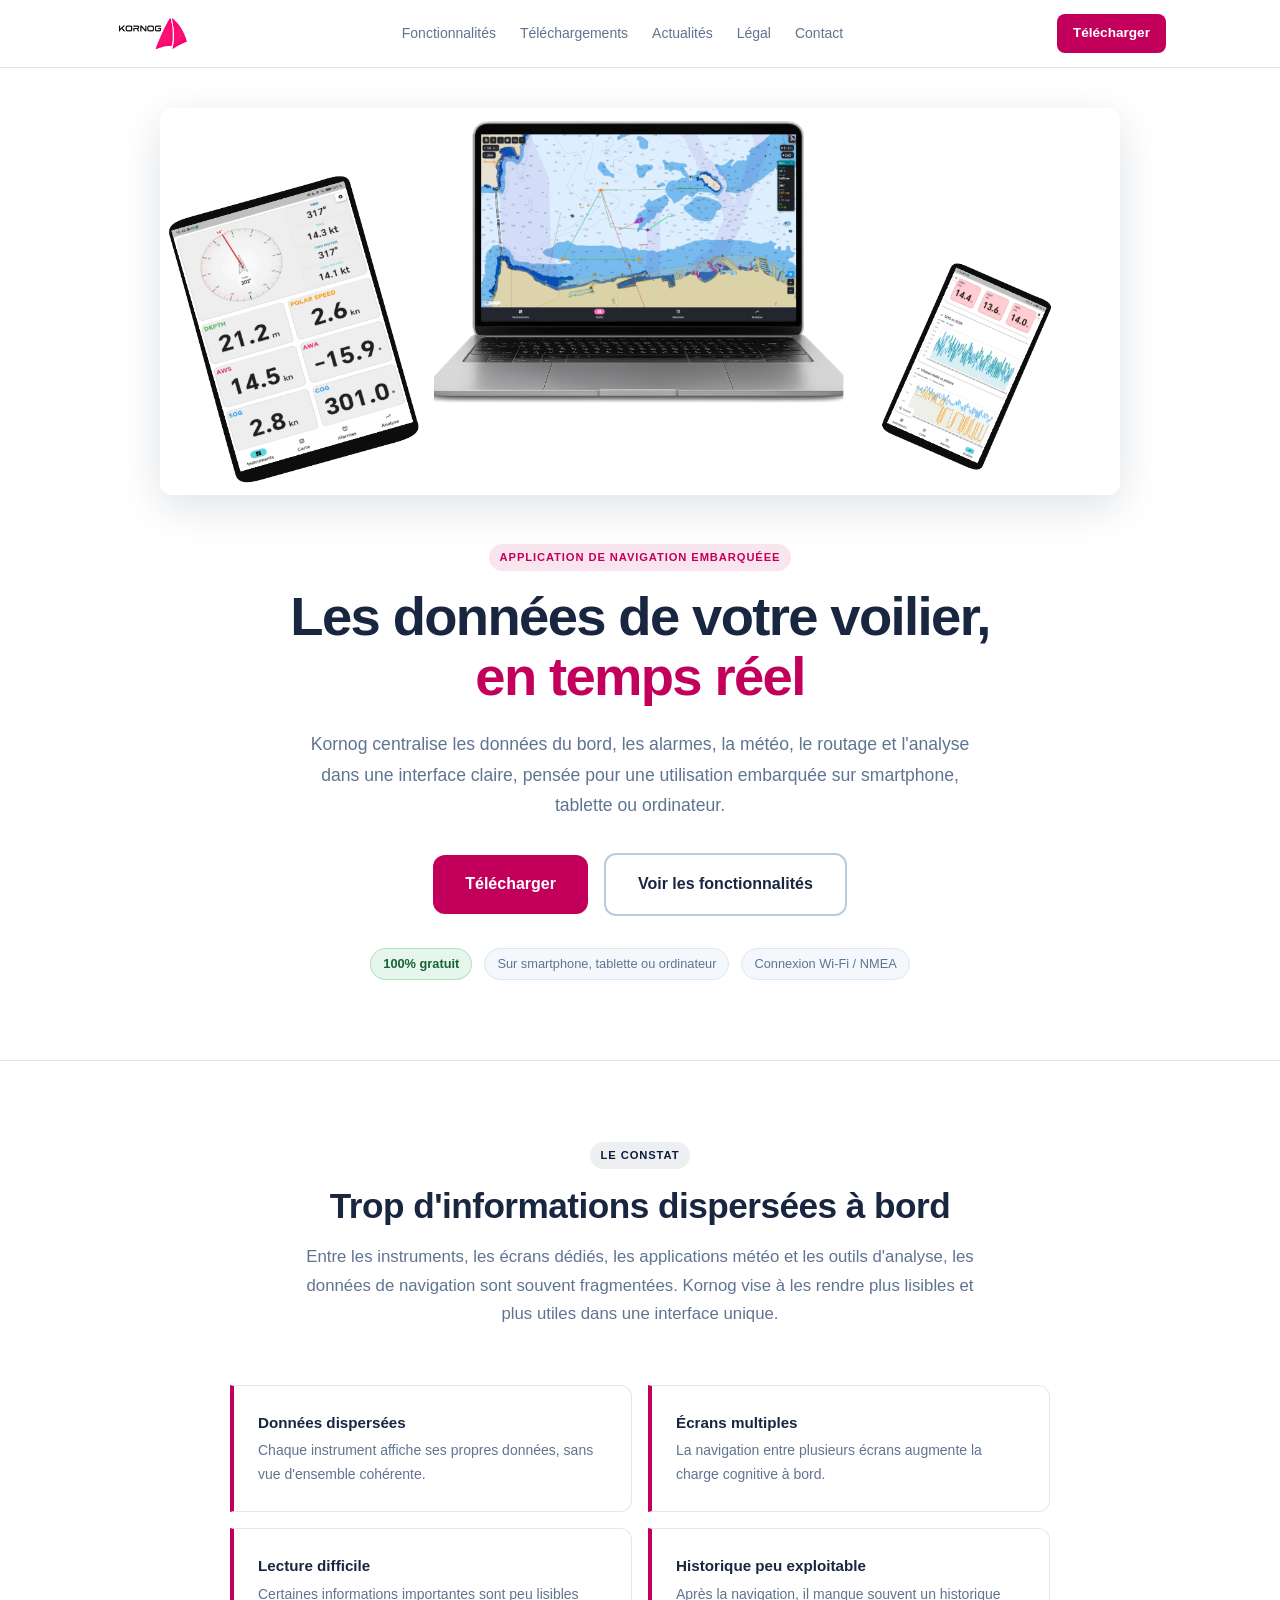
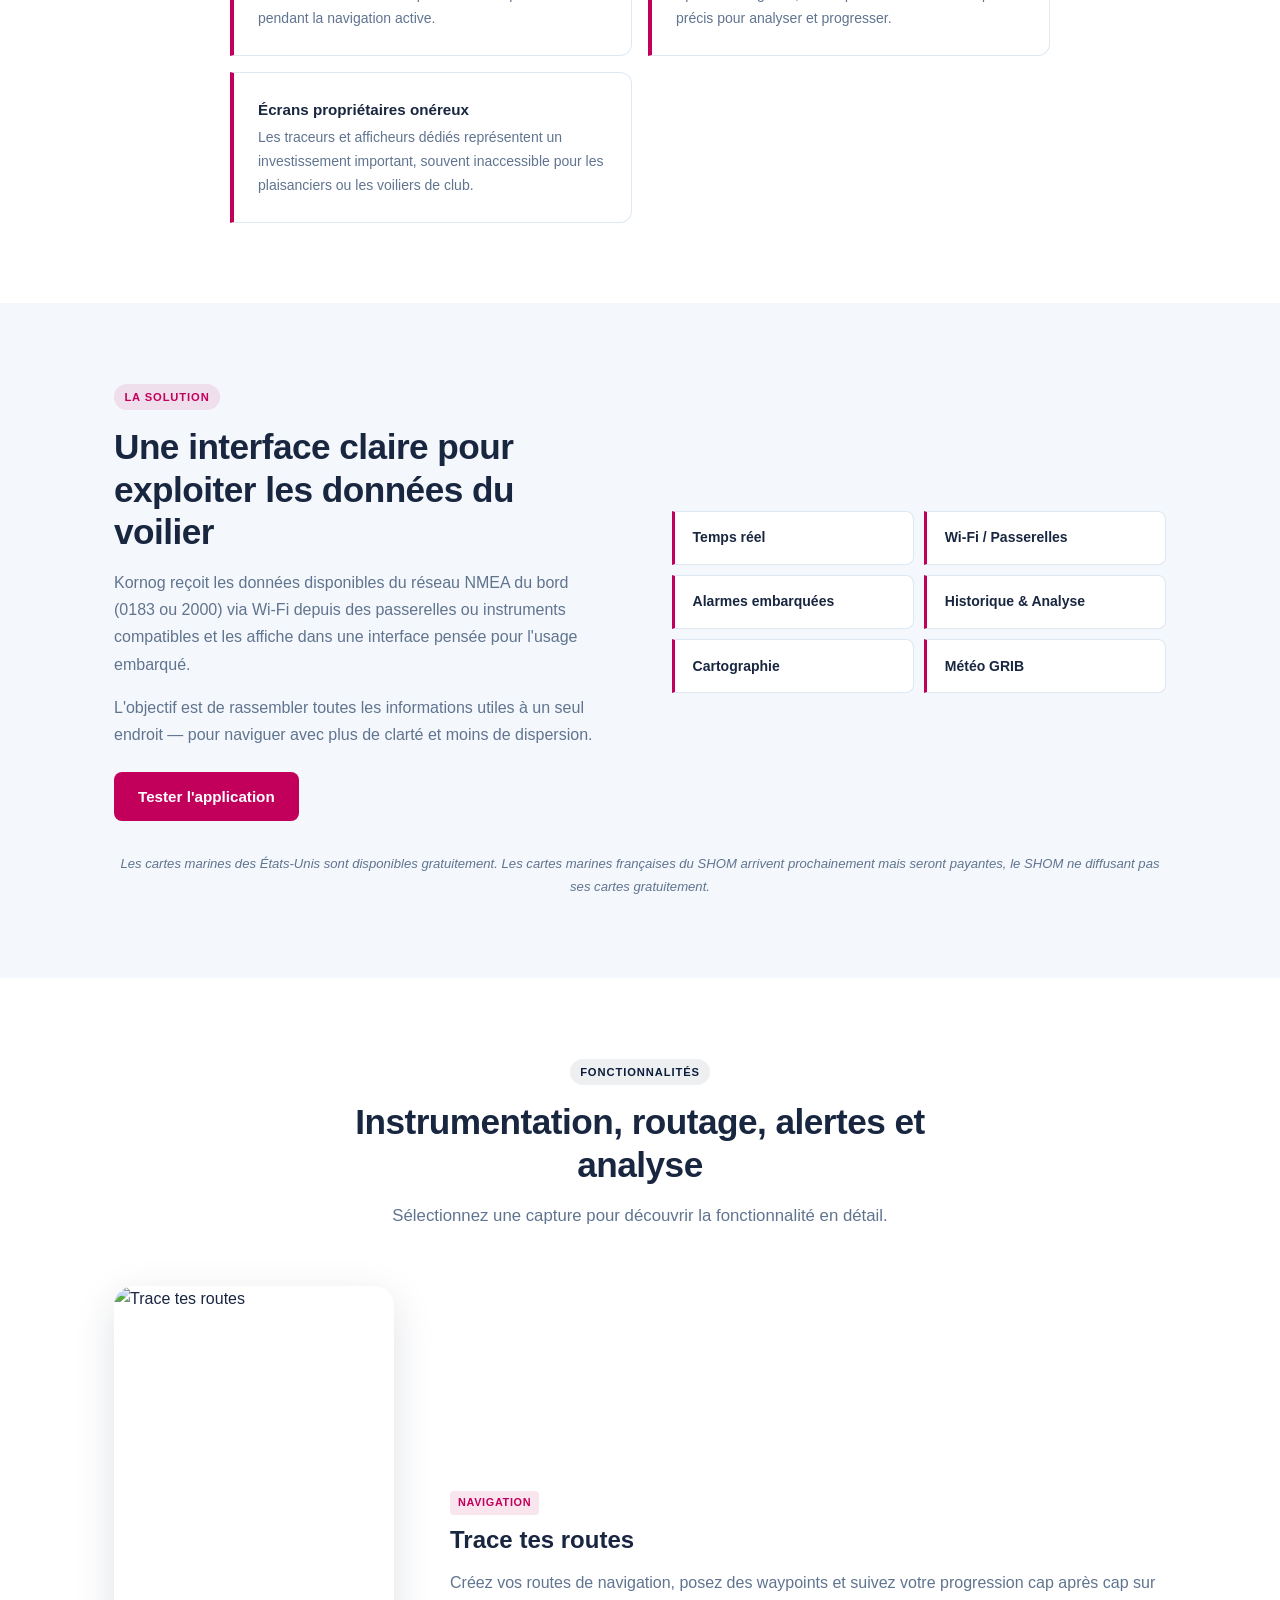
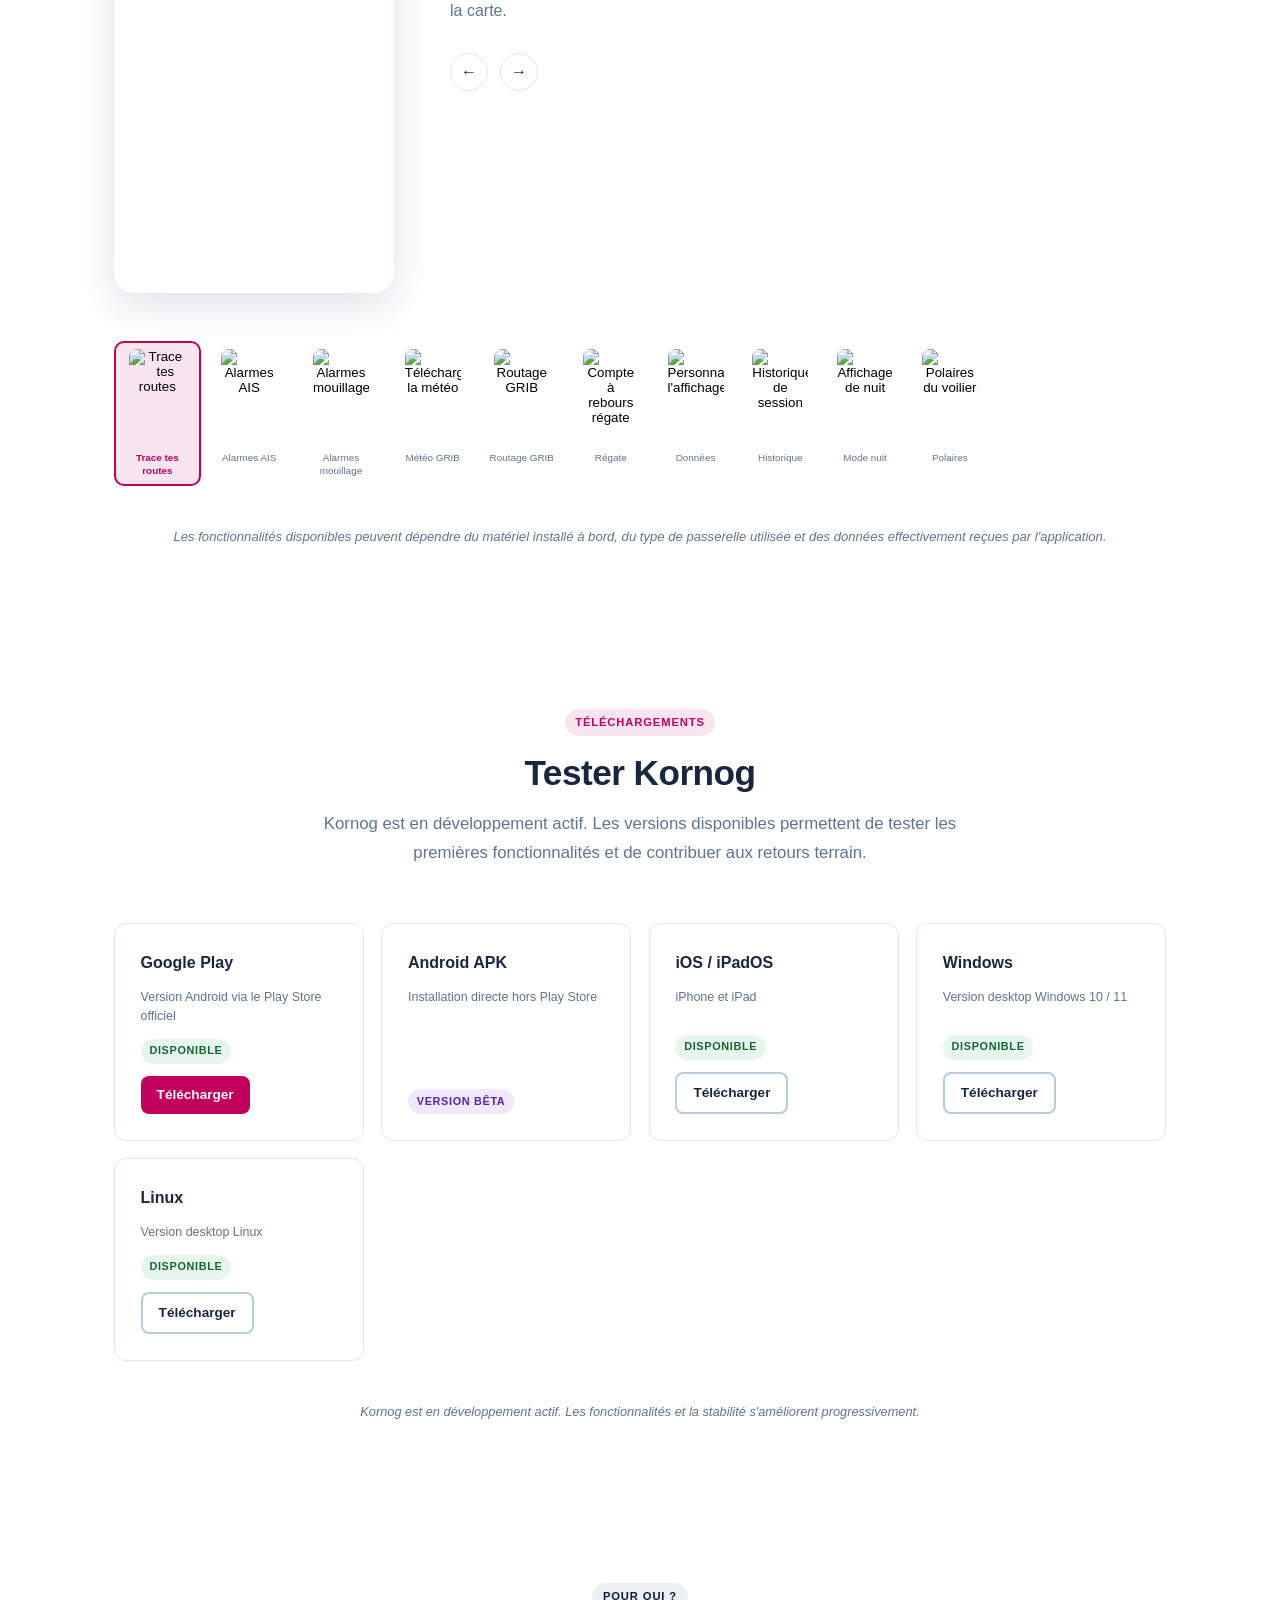
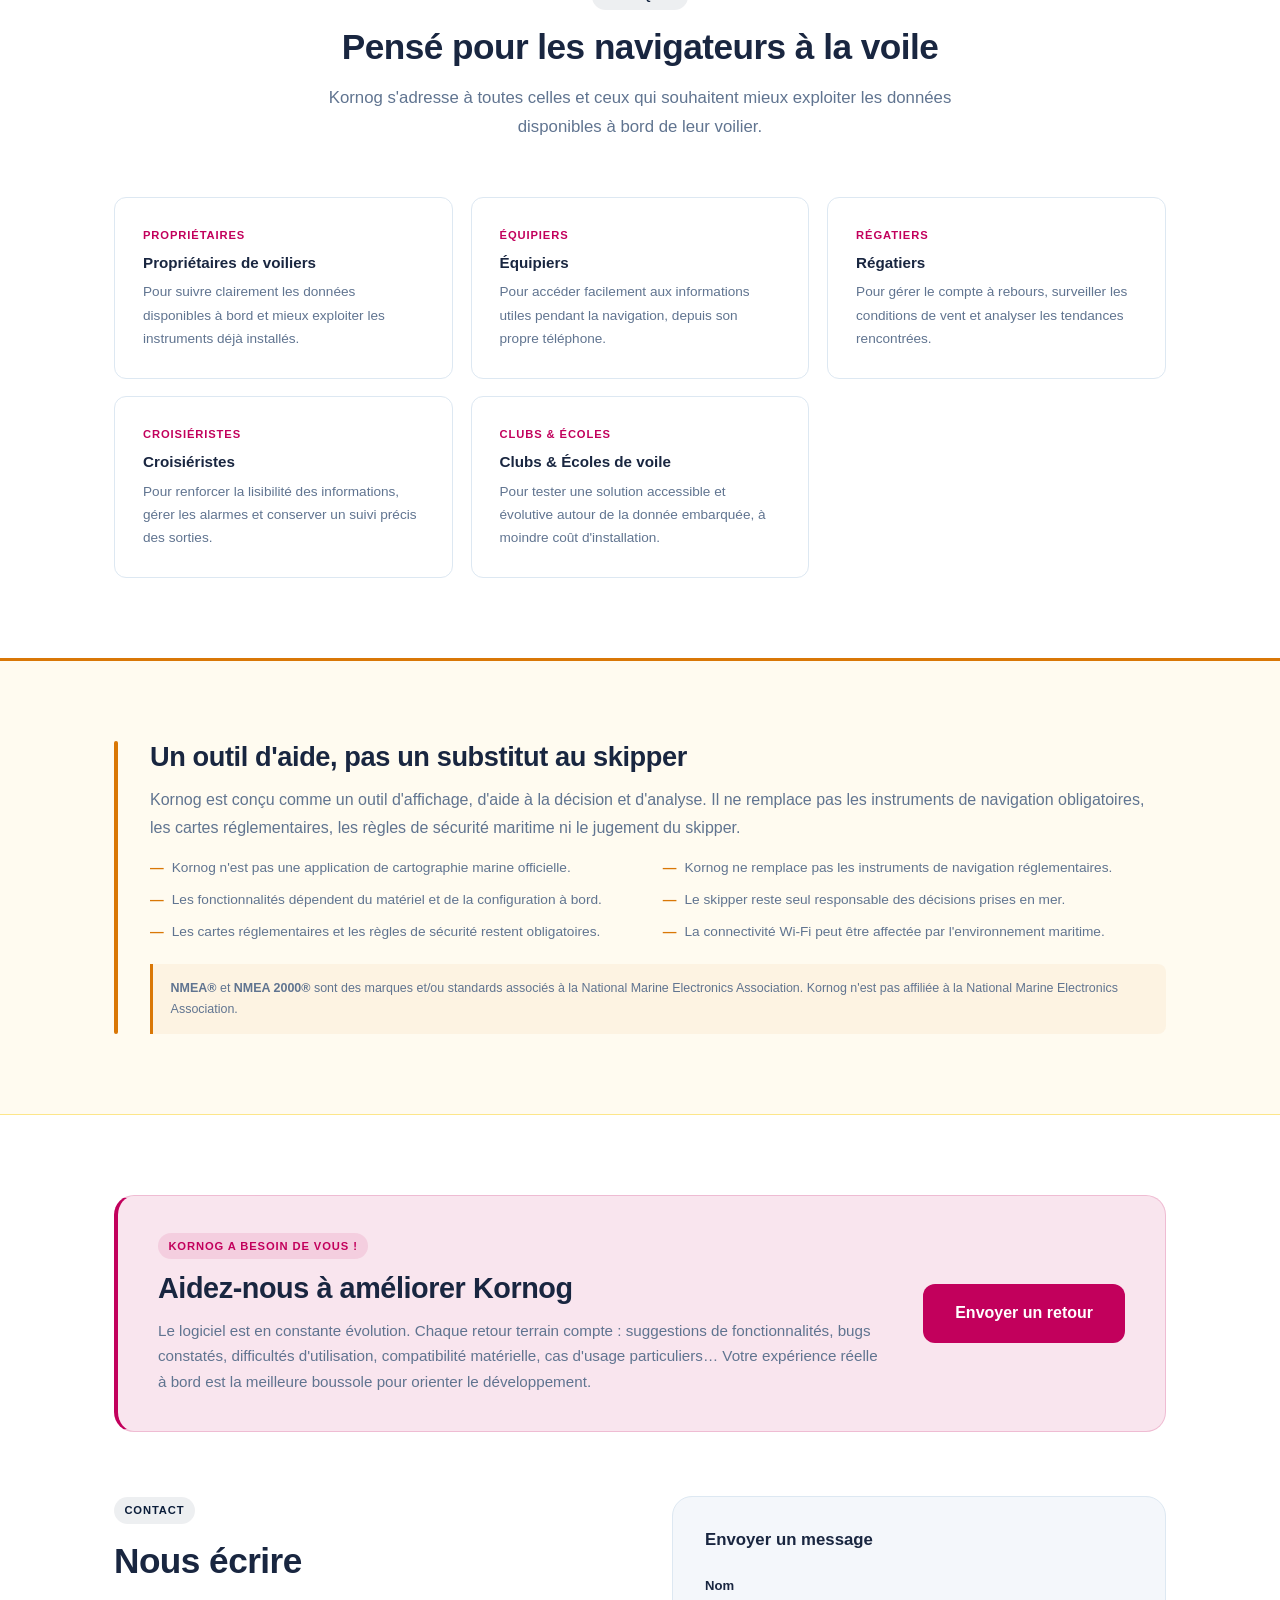
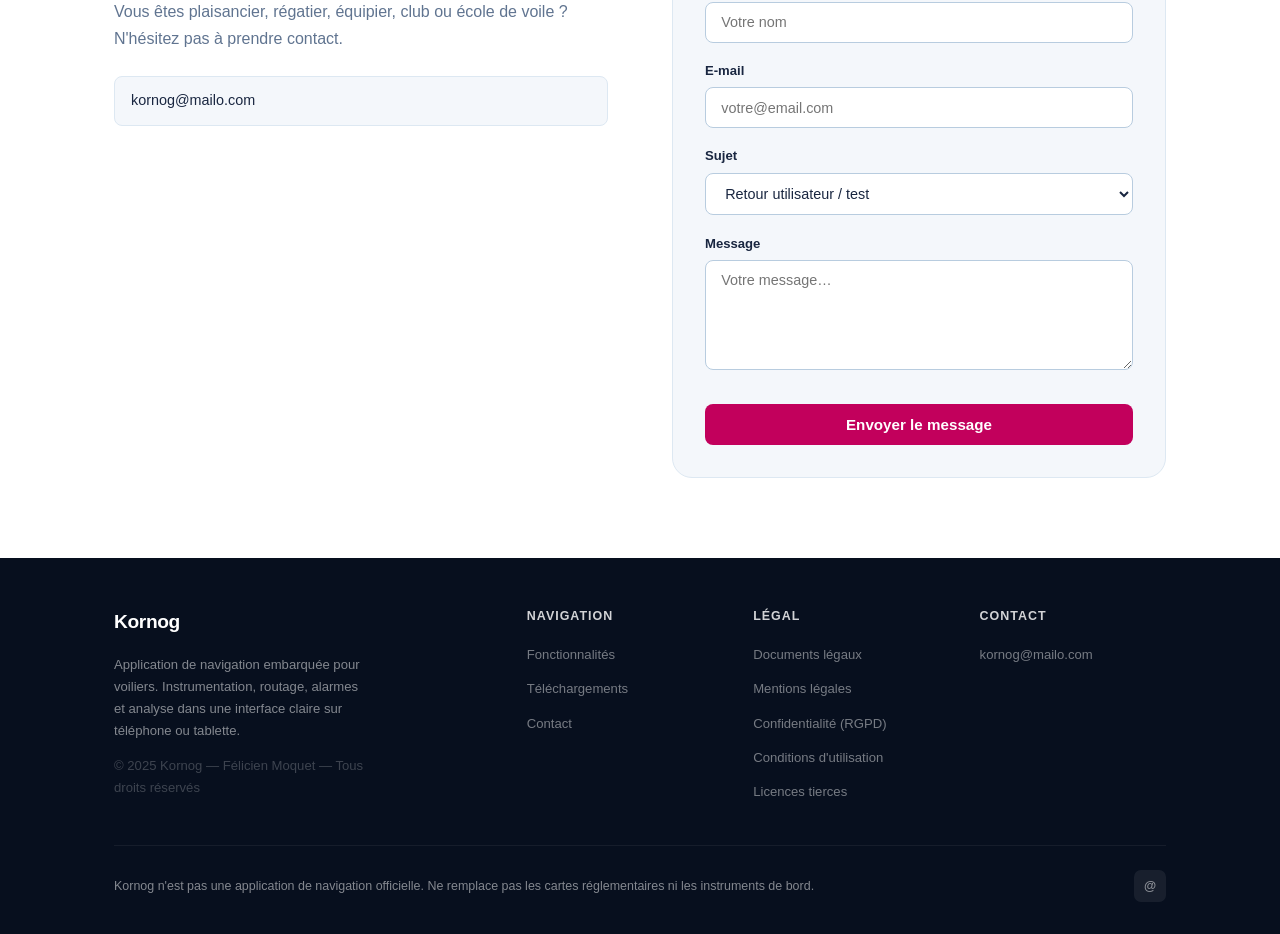
==== commit 06c1ecd4: "Update phone image filenames in index.html" ====
--- a/index.html
+++ b/index.html
@@ -187,8 +187,8 @@
     <div class="showcase reveal">
       <div class="showcase-photo">
         <img id="showcaseImg"
-             src="assets/Images/images%20telephone/trace_tes_routes.jpg"
-             alt="Trace tes routes">
+               src="assets/Images/images%20telephone/Trace_tes_parcours_et_tes_routes.jpeg"
+                 alt="Trace tes routes">
       </div>
       <div class="showcase-info">
         <span class="feature-tag" id="showcaseTag">Navigation</span>
@@ -205,92 +205,92 @@
     <div class="features-strip" id="featuresStrip">
 
       <button class="feature-thumb active"
-              data-src="assets/Images/images%20telephone/trace_tes_routes.jpg"
-              data-title="Trace tes routes"
-              data-tag="Navigation"
-              data-desc="Créez vos routes de navigation, posez des waypoints et suivez votre progression cap après cap sur la carte.">
-        <img src="assets/Images/images%20telephone/trace_tes_routes.jpg" alt="Trace tes routes" loading="lazy">
+          data-src="assets/Images/images%20telephone/Trace_tes_parcours_et_tes_routes.jpeg"
+          data-title="Trace tes routes"
+          data-tag="Navigation"
+          data-desc="Créez vos routes de navigation, posez des waypoints et suivez votre progression cap après cap sur la carte.">
+        <img src="assets/Images/images%20telephone/Trace_tes_parcours_et_tes_routes.jpeg" alt="Trace tes routes" loading="lazy">
         <span>Trace tes routes</span>
       </button>
 
       <button class="feature-thumb"
-              data-src="assets/Images/images%20telephone/alarmes_ais.jpg"
+          data-src="assets/Images/images%20telephone/Active_tes_alarmes_AIS.jpeg"
               data-title="Alarmes AIS"
               data-tag="AIS"
               data-desc="Suivez le trafic environnant et configurez des alarmes sur les navires présentant un risque de collision.">
-        <img src="assets/Images/images%20telephone/alarmes_ais.jpg" alt="Alarmes AIS" loading="lazy">
+        <img src="assets/Images/images%20telephone/Active_tes_alarmes_AIS.jpeg" alt="Alarmes AIS" loading="lazy">
         <span>Alarmes AIS</span>
       </button>
 
       <button class="feature-thumb"
-              data-src="assets/Images/images%20telephone/alarmes_mouillage_et_bien_plus%20encore.jpg"
+          data-src="assets/Images/images%20telephone/Active_ton_alarme_de_mouillage.jpeg"
               data-title="Alarmes mouillage &amp; plus encore!"
               data-tag="Alarmes"
               data-desc="Alarme de dérapage au mouillage, alarmes de profondeur, alarmes AIS, alarmes de vent avec seuil configurable pour naviguer sereinement.">
-        <img src="assets/Images/images%20telephone/alarmes_mouillage_et_bien_plus%20encore.jpg" alt="Alarmes mouillage" loading="lazy">
+        <img src="assets/Images/images%20telephone/Active_ton_alarme_de_mouillage.jpeg" alt="Alarmes mouillage" loading="lazy">
         <span>Alarmes mouillage</span>
       </button>
 
       <button class="feature-thumb"
-              data-src="assets/Images/images%20telephone/telecharge_la_meteo.jpg"
+          data-src="assets/Images/images%20telephone/Télécharge_et_visualise_la_météo.jpeg"
               data-title="Télécharge la météo"
               data-tag="Météo"
               data-desc="Téléchargez et affichez des fichiers météo GRIB — vent, rafales, vagues — et pouvoir les consulter même hors connexion.">
-        <img src="assets/Images/images%20telephone/telecharge_la_meteo.jpg" alt="Télécharge la météo" loading="lazy">
+        <img src="assets/Images/images%20telephone/Télécharge_et_visualise_la_météo.jpeg" alt="Télécharge la météo" loading="lazy">
         <span>Météo GRIB</span>
       </button>
 
       <button class="feature-thumb"
-              data-src="assets/Images/images%20telephone/lance_des_routage_%C3%A0_partir_des_gribs.jpg"
+          data-src="assets/Images/images%20telephone/Analyse_ta_data.jpeg"
               data-title="Routage GRIB"
               data-tag="Routage"
               data-desc="Calculez des routes optimisées depuis les fichiers météo GRIB : profitez des meilleures fenêtres de vent.">
-        <img src="assets/Images/images%20telephone/lance_des_routage_%C3%A0_partir_des_gribs.jpg" alt="Routage GRIB" loading="lazy">
+        <img src="assets/Images/images%20telephone/Analyse_ta_data.jpeg" alt="Routage GRIB" loading="lazy">
         <span>Routage GRIB</span>
       </button>
 
       <button class="feature-thumb"
-              data-src="assets/Images/images%20telephone/compte_%C3%A0_rebour_r%C3%A9gate.jpg"
+          data-src="assets/Images/images%20telephone/Lance_ton_timer_de_régate.jpeg"
               data-title="Compte à rebours régate"
               data-tag="Régate"
               data-desc="Chronomètre de départ pour la régate, avec toutes les procéduresde départ classiques accessibles en deux clics.">
-        <img src="assets/Images/images%20telephone/compte_%C3%A0_rebour_r%C3%A9gate.jpg" alt="Compte à rebours régate" loading="lazy">
+        <img src="assets/Images/images%20telephone/Lance_ton_timer_de_régate.jpeg" alt="Compte à rebours régate" loading="lazy">
         <span>Régate</span>
       </button>
 
       <button class="feature-thumb"
-              data-src="assets/Images/images%20telephone/choisi_tes_donn%C3%A9es.jpg"
+          data-src="assets/Images/images%20telephone/Affiche_tes_données_NMEA.jpeg"
               data-title="Personnalise ton affichage"
               data-tag="Instrumentation"
               data-desc="Choisissez les données à afficher selon vos besoins : vitesse, cap, vent, profondeur et plus encore.">
-        <img src="assets/Images/images%20telephone/choisi_tes_donn%C3%A9es.jpg" alt="Personnalise l'affichage" loading="lazy">
+        <img src="assets/Images/images%20telephone/Affiche_tes_données_NMEA.jpeg" alt="Personnalise l'affichage" loading="lazy">
         <span>Données</span>
       </button>
 
       <button class="feature-thumb"
-              data-src="assets/Images/images%20telephone/historique_de_session.jpg"
+          data-src="assets/Images/images%20telephone/Affiche_tes_statistiques_de_session.jpeg"
               data-title="Historique de session"
               data-tag="Historique"
               data-desc="Chaque session est enregistrée à la demande. Revenez sur vos trajectoires et analysez vos données.">
-        <img src="assets/Images/images%20telephone/historique_de_session.jpg" alt="Historique de session" loading="lazy">
+        <img src="assets/Images/images%20telephone/Affiche_tes_statistiques_de_session.jpeg" alt="Historique de session" loading="lazy">
         <span>Historique</span>
       </button>
 
       <button class="feature-thumb"
-              data-src="assets/Images/images%20telephone/affichage_de_nuit.jpg"
+          data-src="assets/Images/images%20telephone/Mode_sombre_pour_tes_navs_de_nuit.jpeg"
               data-title="Affichage de nuit"
               data-tag="Interface"
               data-desc="Interface adaptée à la navigation nocturne : affichage sombre qui préserve la vision de nuit du skipper.">
-        <img src="assets/Images/images%20telephone/affichage_de_nuit.jpg" alt="Affichage de nuit" loading="lazy">
+        <img src="assets/Images/images%20telephone/Mode_sombre_pour_tes_navs_de_nuit.jpeg" alt="Affichage de nuit" loading="lazy">
         <span>Mode nuit</span>
       </button>
 
       <button class="feature-thumb"
-              data-src="assets/Images/images%20telephone/utilise_tes%20polaires.jpg"
+          data-src="assets/Images/images%20telephone/Analyse_tes_perfs_avec_tes_polaires.jpeg"
               data-title="Polaires du voilier"
               data-tag="Performance"
               data-desc="Importez les polaires de votre voilier pour analyser vos performances réelles et optimiser vos réglages de voiles.">
-        <img src="assets/Images/images%20telephone/utilise_tes%20polaires.jpg" alt="Polaires du voilier" loading="lazy">
+        <img src="assets/Images/images%20telephone/Analyse_tes_perfs_avec_tes_polaires.jpeg" alt="Polaires du voilier" loading="lazy">
         <span>Polaires</span>
       </button>
 
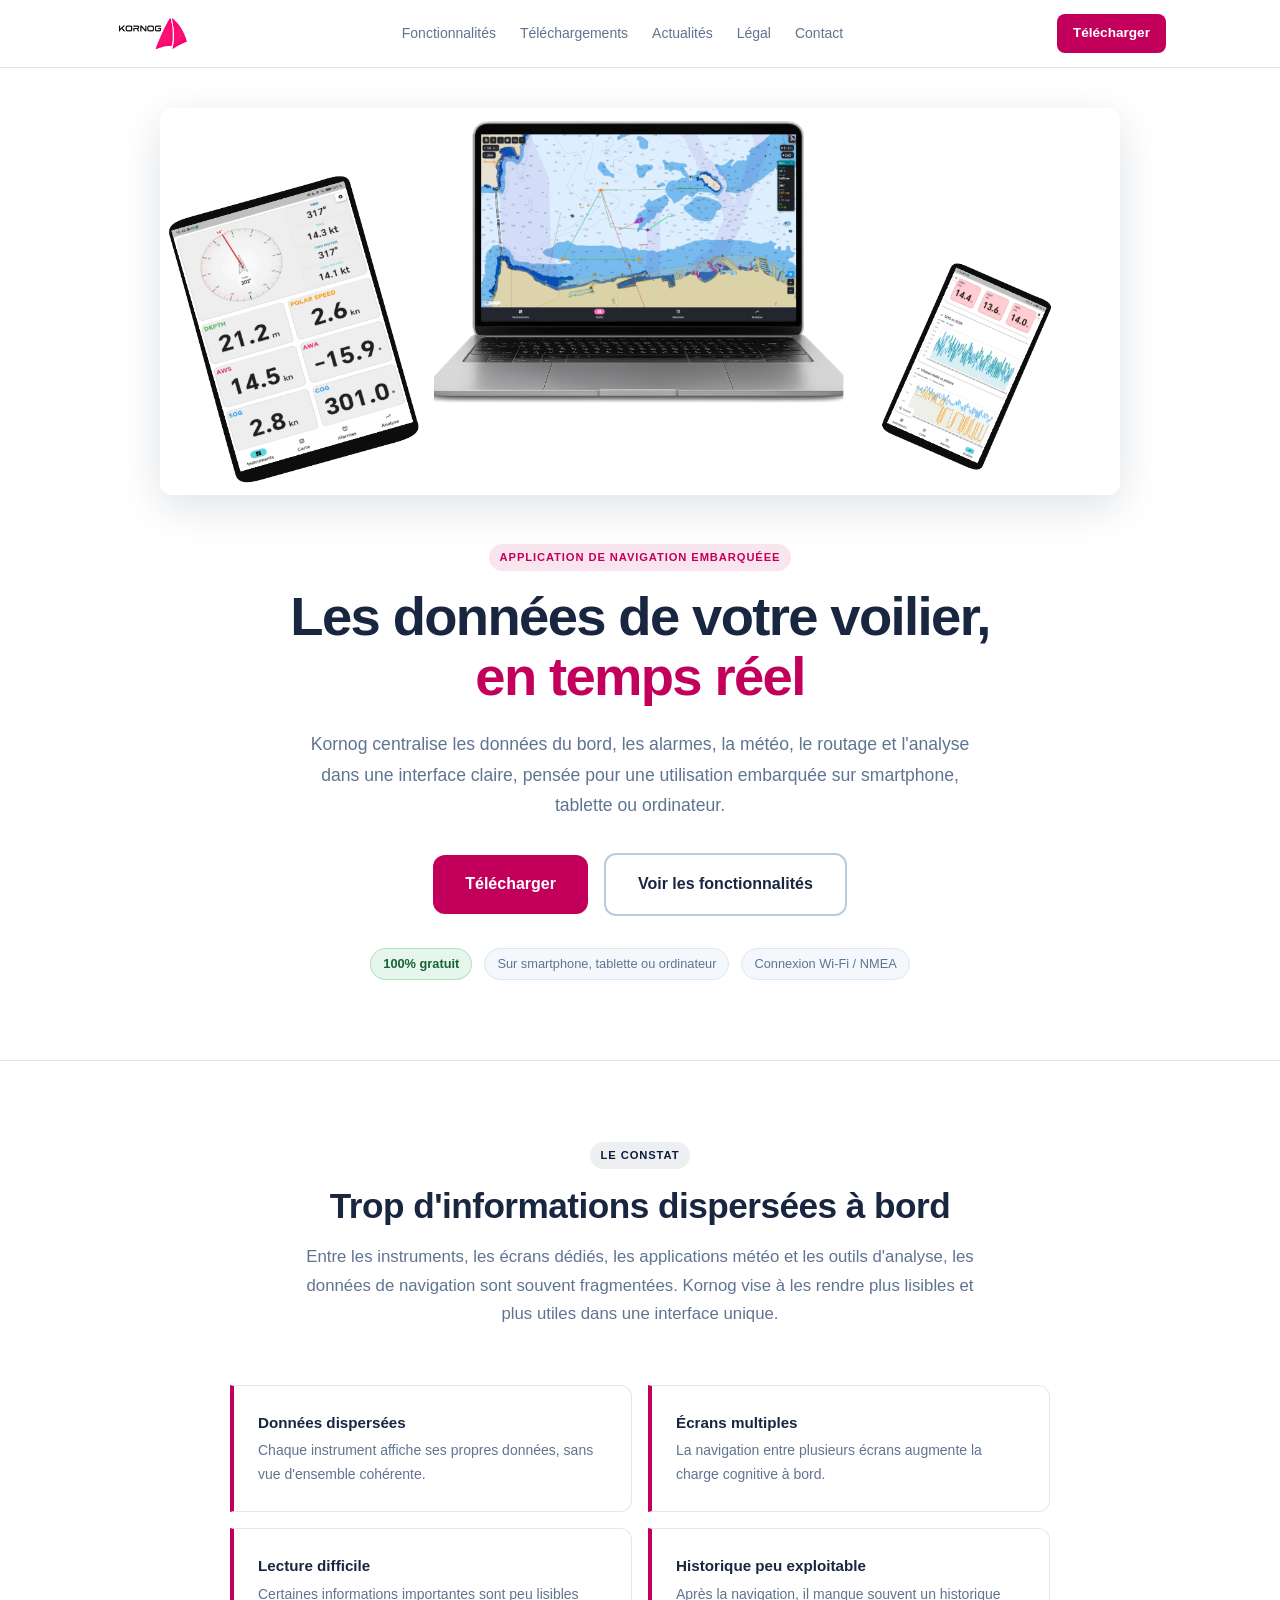
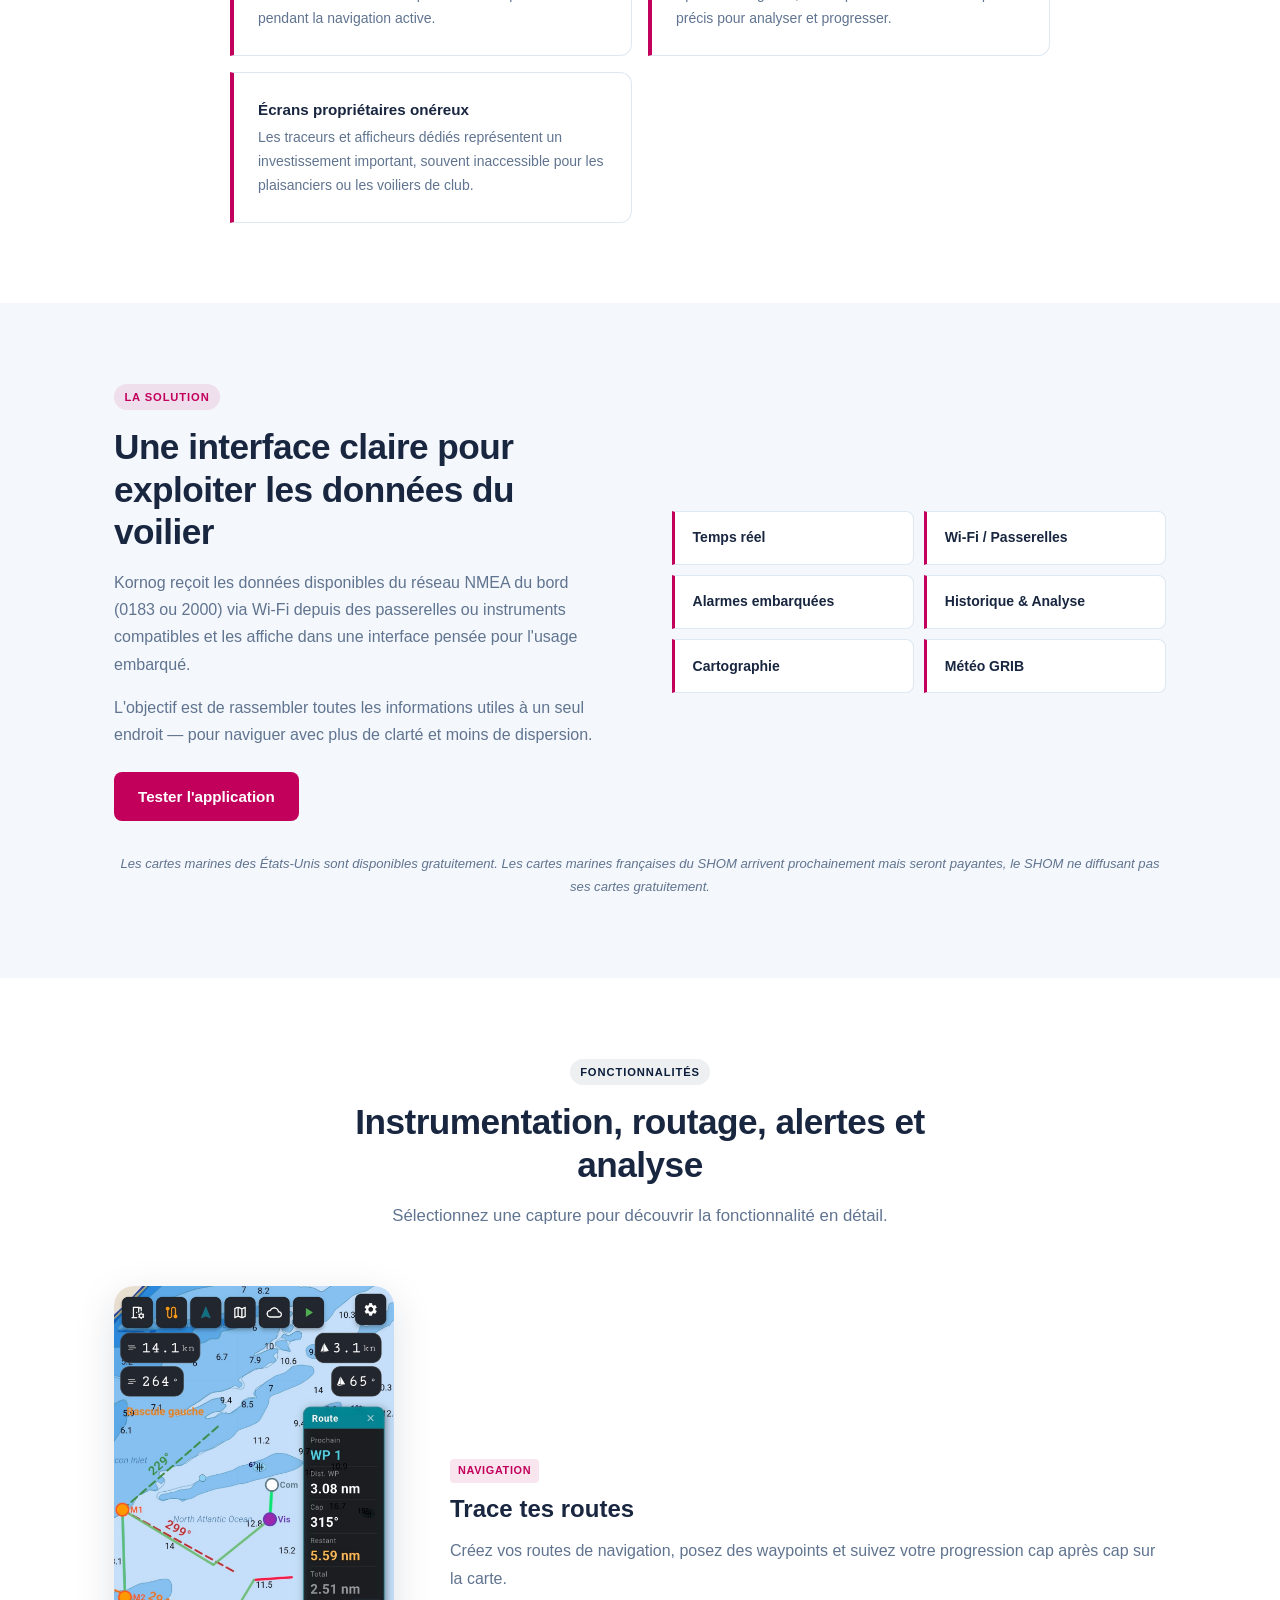
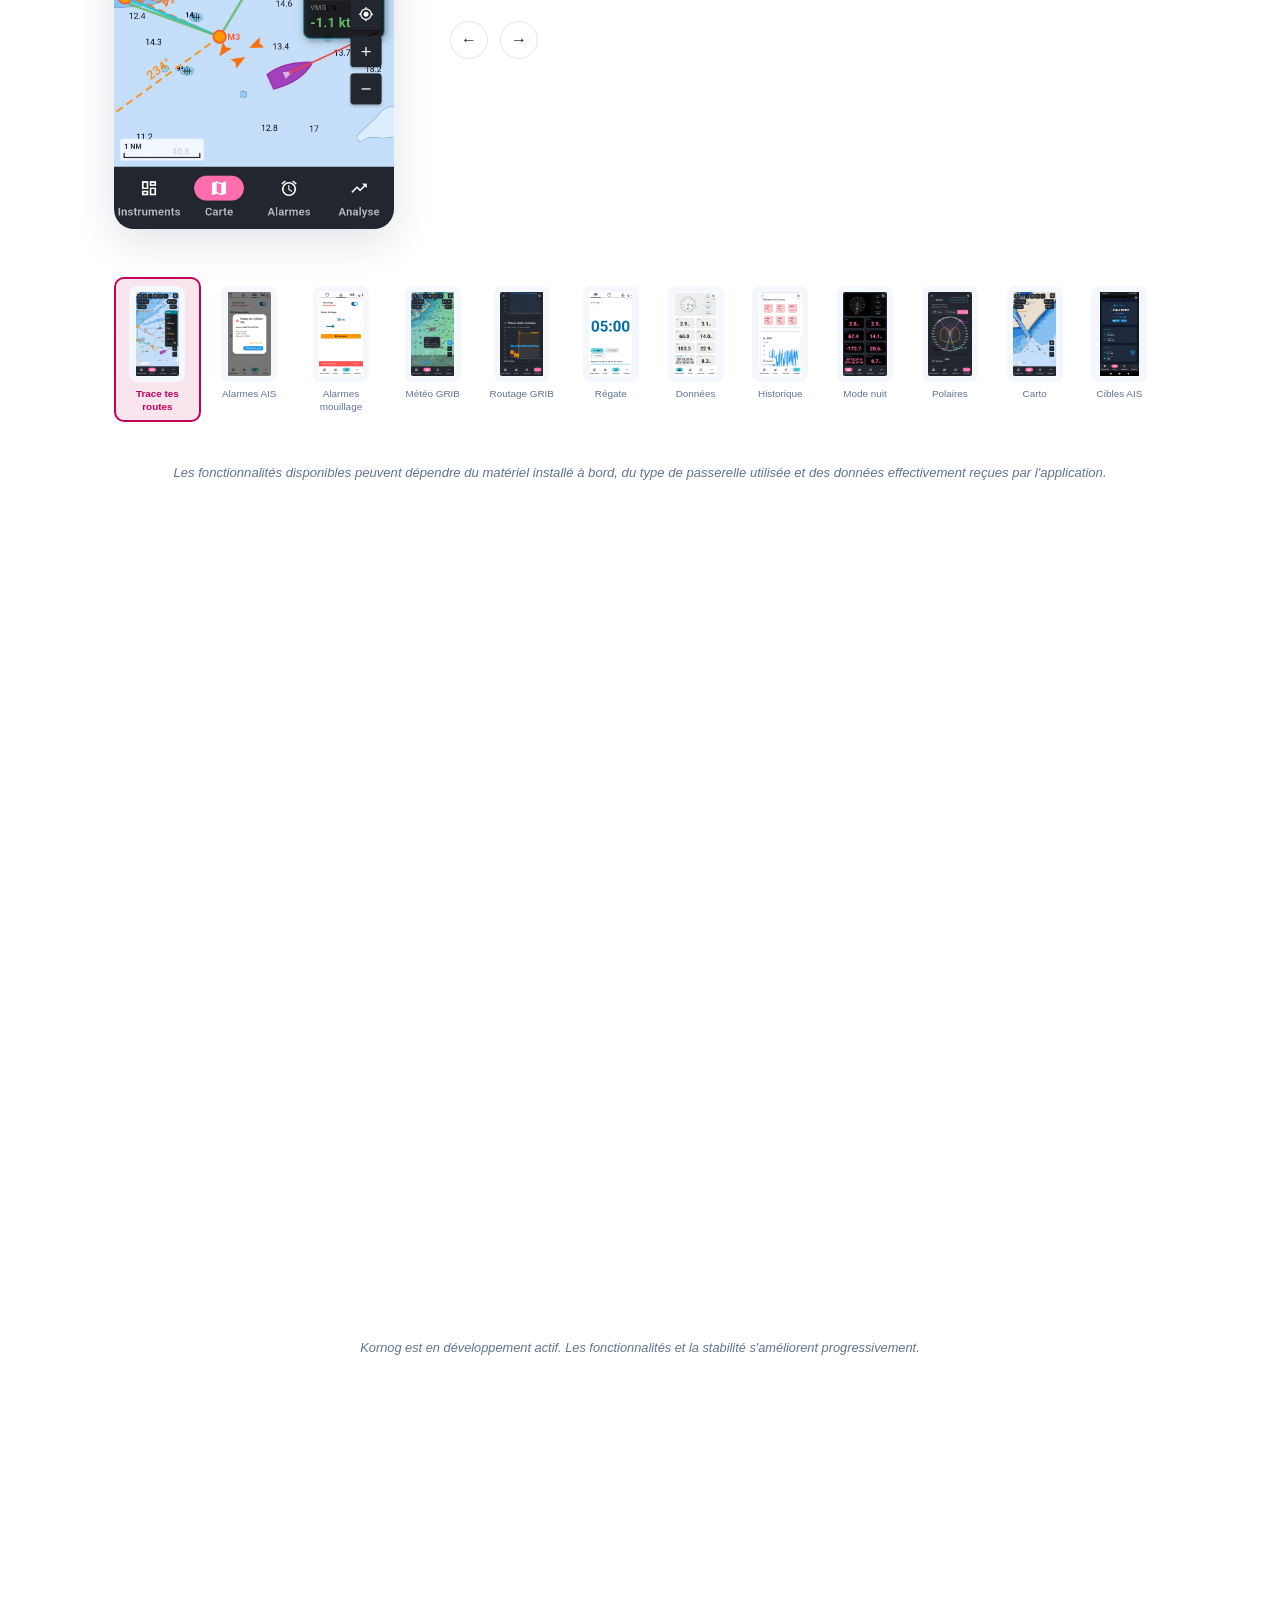
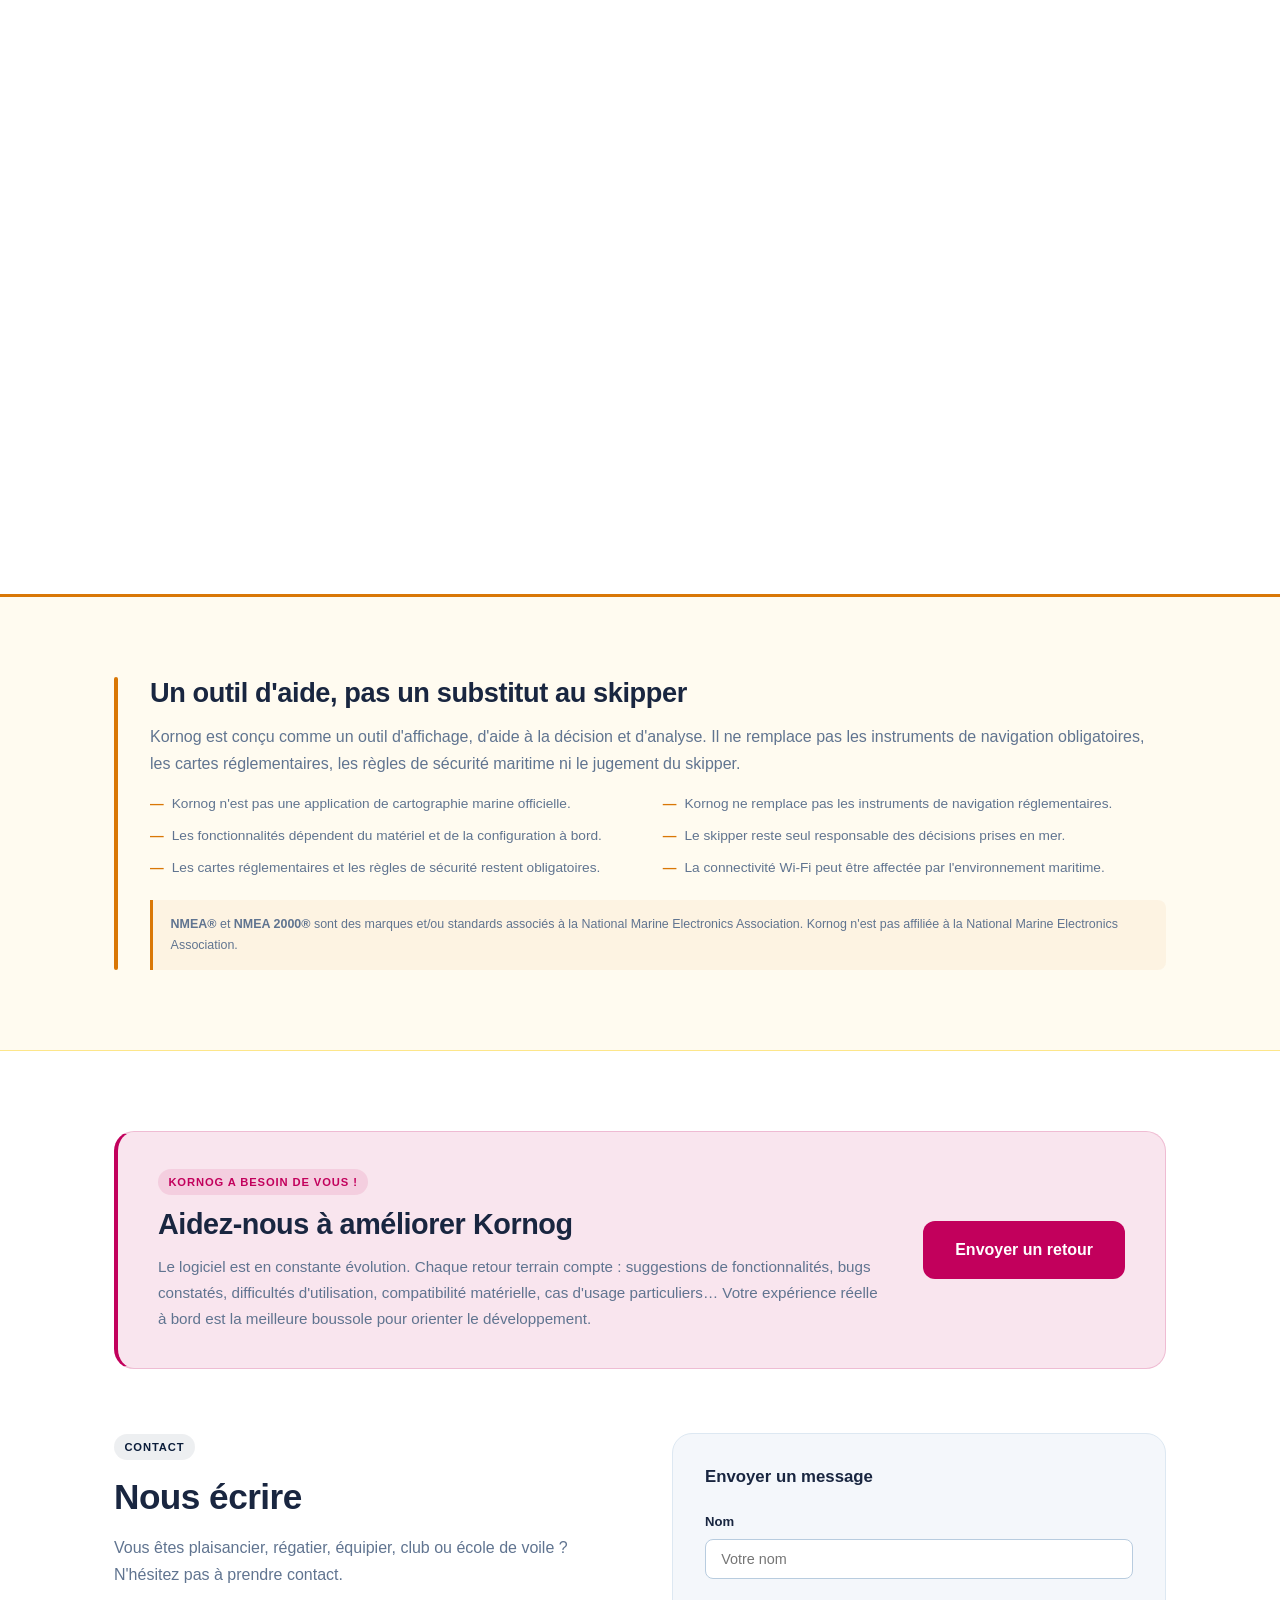
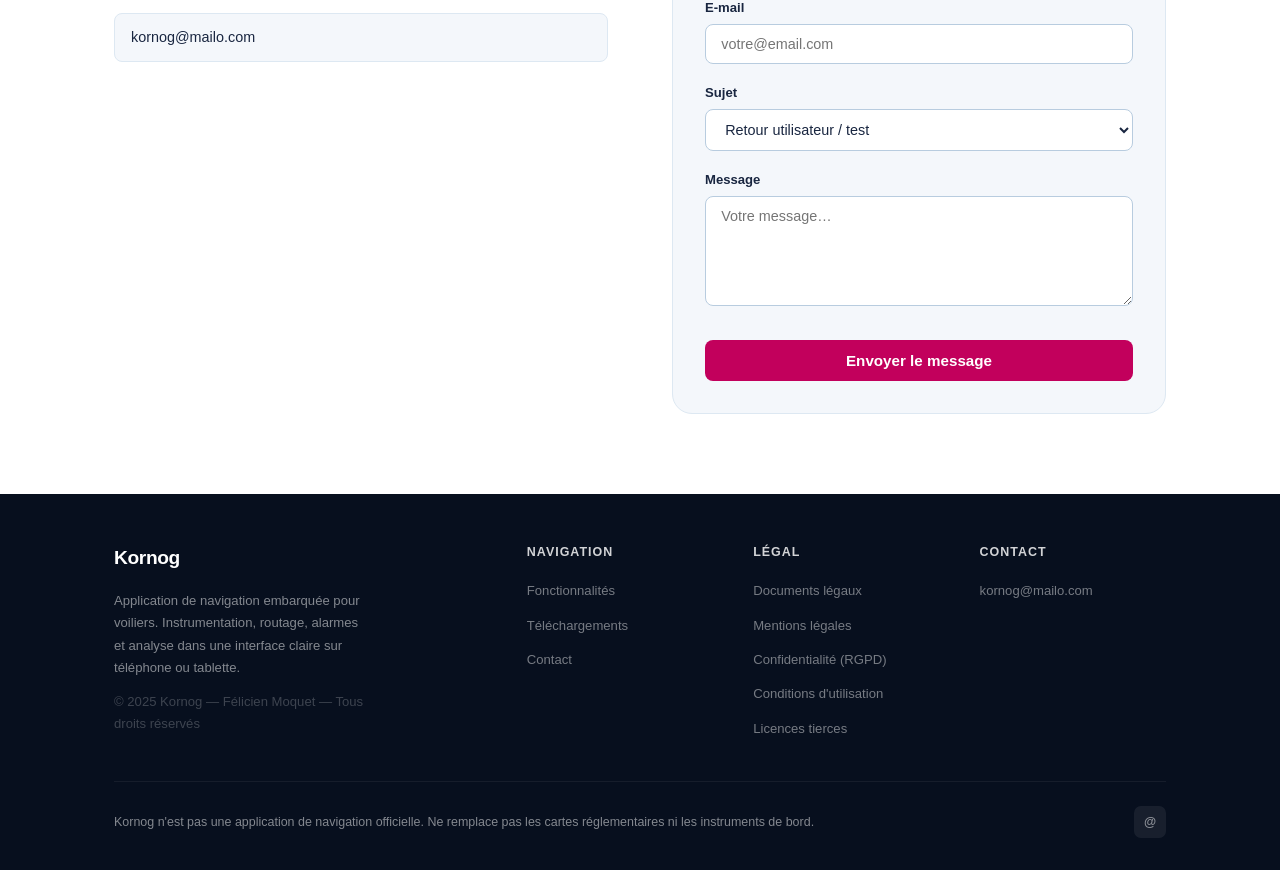
==== commit 64a850d4: "UX: avoid thumbnail horizontal crop; add missing phone feature thumbnails" ====
--- a/index.html
+++ b/index.html
@@ -292,6 +292,42 @@
               data-desc="Importez les polaires de votre voilier pour analyser vos performances réelles et optimiser vos réglages de voiles.">
         <img src="assets/Images/images%20telephone/Analyse_tes_perfs_avec_tes_polaires.jpeg" alt="Polaires du voilier" loading="lazy">
         <span>Polaires</span>
+      </button>
+
+      <button class="feature-thumb"
+          data-src="assets/Images/images%20telephone/Affiche_la_carto.jpeg"
+          data-title="Cartographie"
+          data-tag="Carto"
+          data-desc="Affichez la carte, les fonds et les positions GPS en temps réel pour naviguer sereinement.">
+        <img src="assets/Images/images%20telephone/Affiche_la_carto.jpeg" alt="Affiche la carto" loading="lazy">
+        <span>Carto</span>
+      </button>
+
+      <button class="feature-thumb"
+          data-src="assets/Images/images%20telephone/Visualise_les_cibles_AIS.jpg"
+          data-title="Cibles AIS"
+          data-tag="AIS"
+          data-desc="Visualisez les cibles AIS proches et configurez des alertes sur les contacts à risque.">
+        <img src="assets/Images/images%20telephone/Visualise_les_cibles_AIS.jpg" alt="Visualise les cibles AIS" loading="lazy">
+        <span>Cibles AIS</span>
+      </button>
+
+      <button class="feature-thumb"
+          data-src="assets/Images/images%20telephone/Visualise_ta_dérive_sur_la_carte.jpeg"
+          data-title="Dérive"
+          data-tag="Analyse"
+          data-desc="Suivez et analysez la dérive du bateau directement sur la carte pour corriger votre route.">
+        <img src="assets/Images/images%20telephone/Visualise_ta_dérive_sur_la_carte.jpeg" alt="Visualise la dérive" loading="lazy">
+        <span>Dérive</span>
+      </button>
+
+      <button class="feature-thumb"
+          data-src="assets/Images/images%20telephone/Réveille_toi_pour%20ta_prise_de_quart.jpeg"
+          data-title="Réveil quart"
+          data-tag="Sécurité"
+          data-desc="Paramétrez un réveil pour vos prises de quart afin de rester attentif pendant la nuit.">
+        <img src="assets/Images/images%20telephone/Réveille_toi_pour%20ta_prise_de_quart.jpeg" alt="Réveil prise de quart" loading="lazy">
+        <span>Réveil</span>
       </button>
 
     </div>
--- a/style.css
+++ b/style.css
@@ -281,11 +281,11 @@
 
 .showcase-photo img {
   width: 100%;
+  height: auto;
   border-radius: 20px;
   box-shadow: var(--shadow-lg);
   transition: opacity .25s ease;
-  aspect-ratio: 9 / 19.5;
-  object-fit: cover;
+  object-fit: contain;
   display: block;
 }
 
@@ -336,7 +336,9 @@
 .feature-thumb img {
   width: 56px;
   height: 96px;
-  object-fit: cover;
+  object-fit: contain;
+  background: var(--gray-50);
+  padding: 6px;
   border-radius: 8px;
 }
 .feature-thumb span {
@@ -791,7 +793,7 @@
   .solution-cards    { grid-template-columns: 1fr; }
   .showcase          { grid-template-columns: 1fr; }
   .showcase-photo    { text-align: center; }
-  .showcase-photo img { max-width: 240px; margin: 0 auto; aspect-ratio: unset; height: 420px; }
+  .showcase-photo img { max-width: 240px; margin: 0 auto; aspect-ratio: unset; height: auto; max-height: 420px; }
   .showcase-info h3  { font-size: 1.2rem; }
   .showcase-nav      { justify-content: flex-start; }
   .downloads-grid    { grid-template-columns: repeat(2,1fr); }
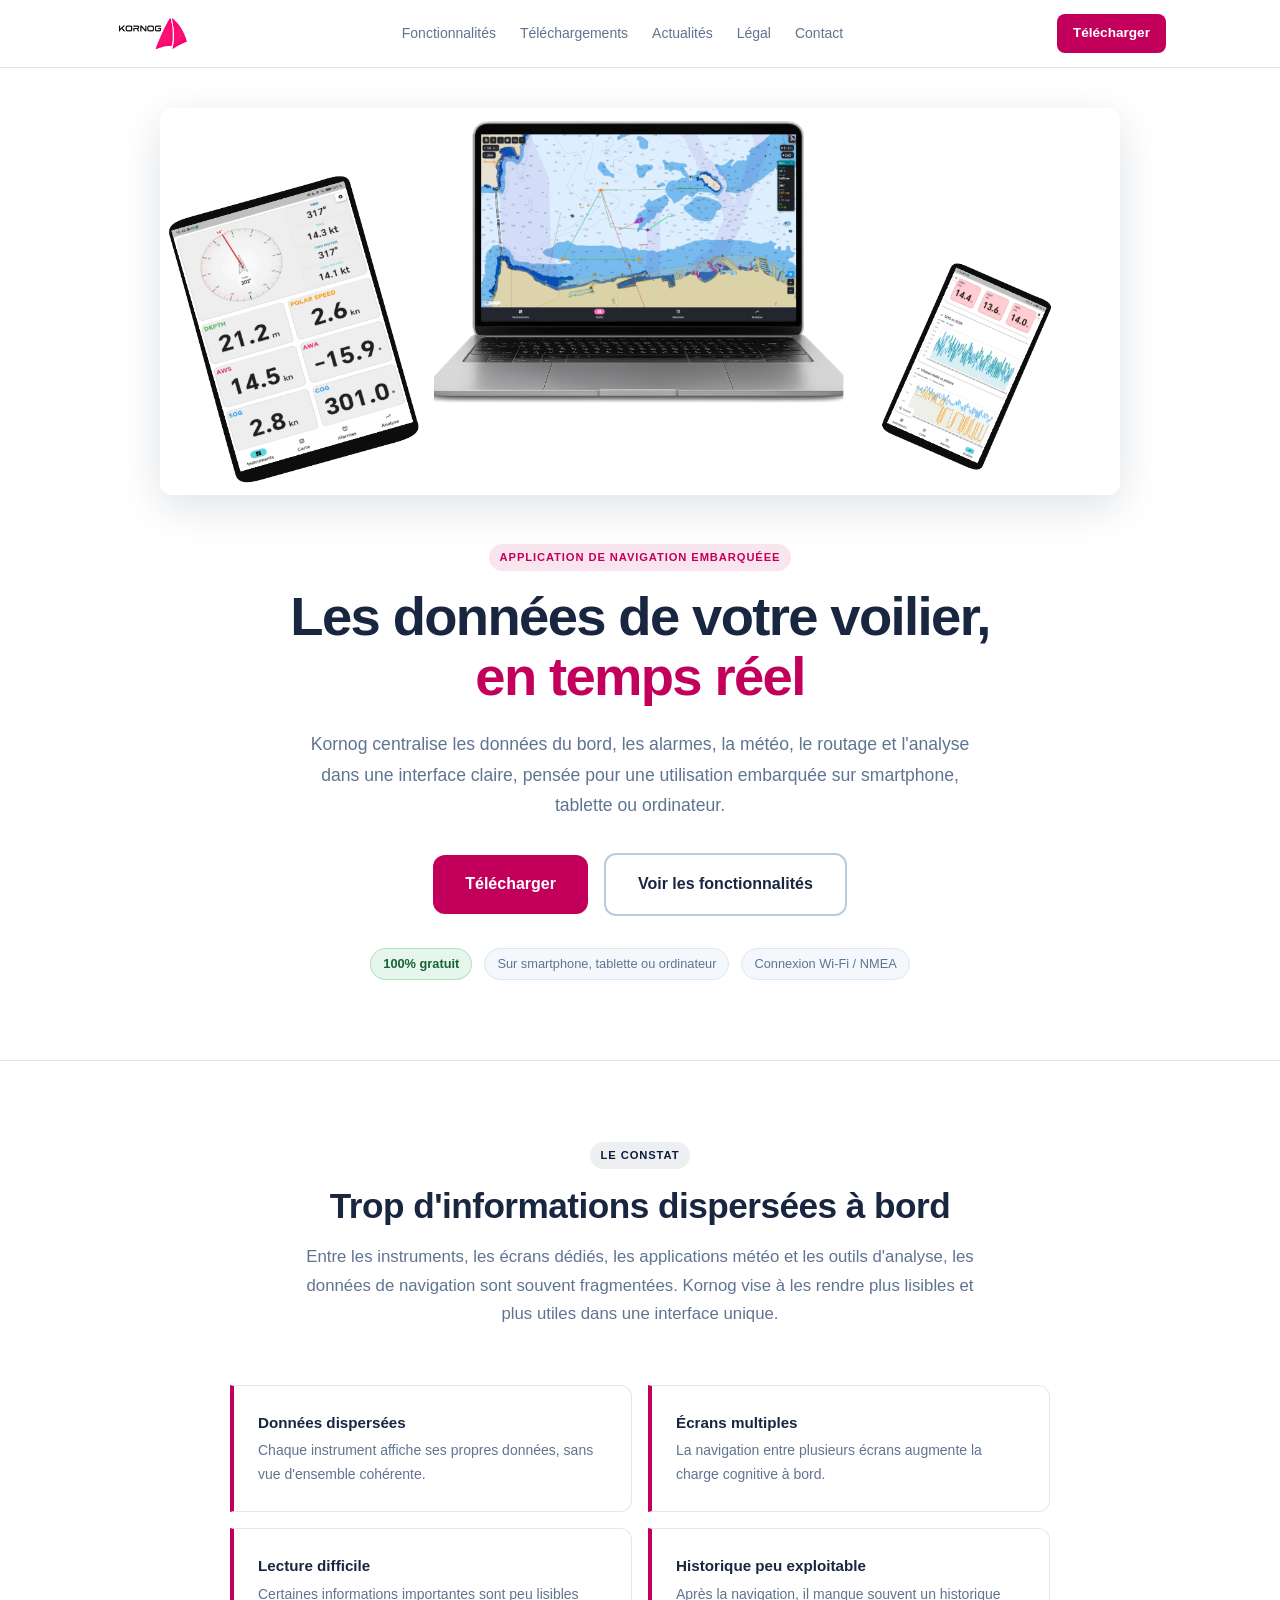
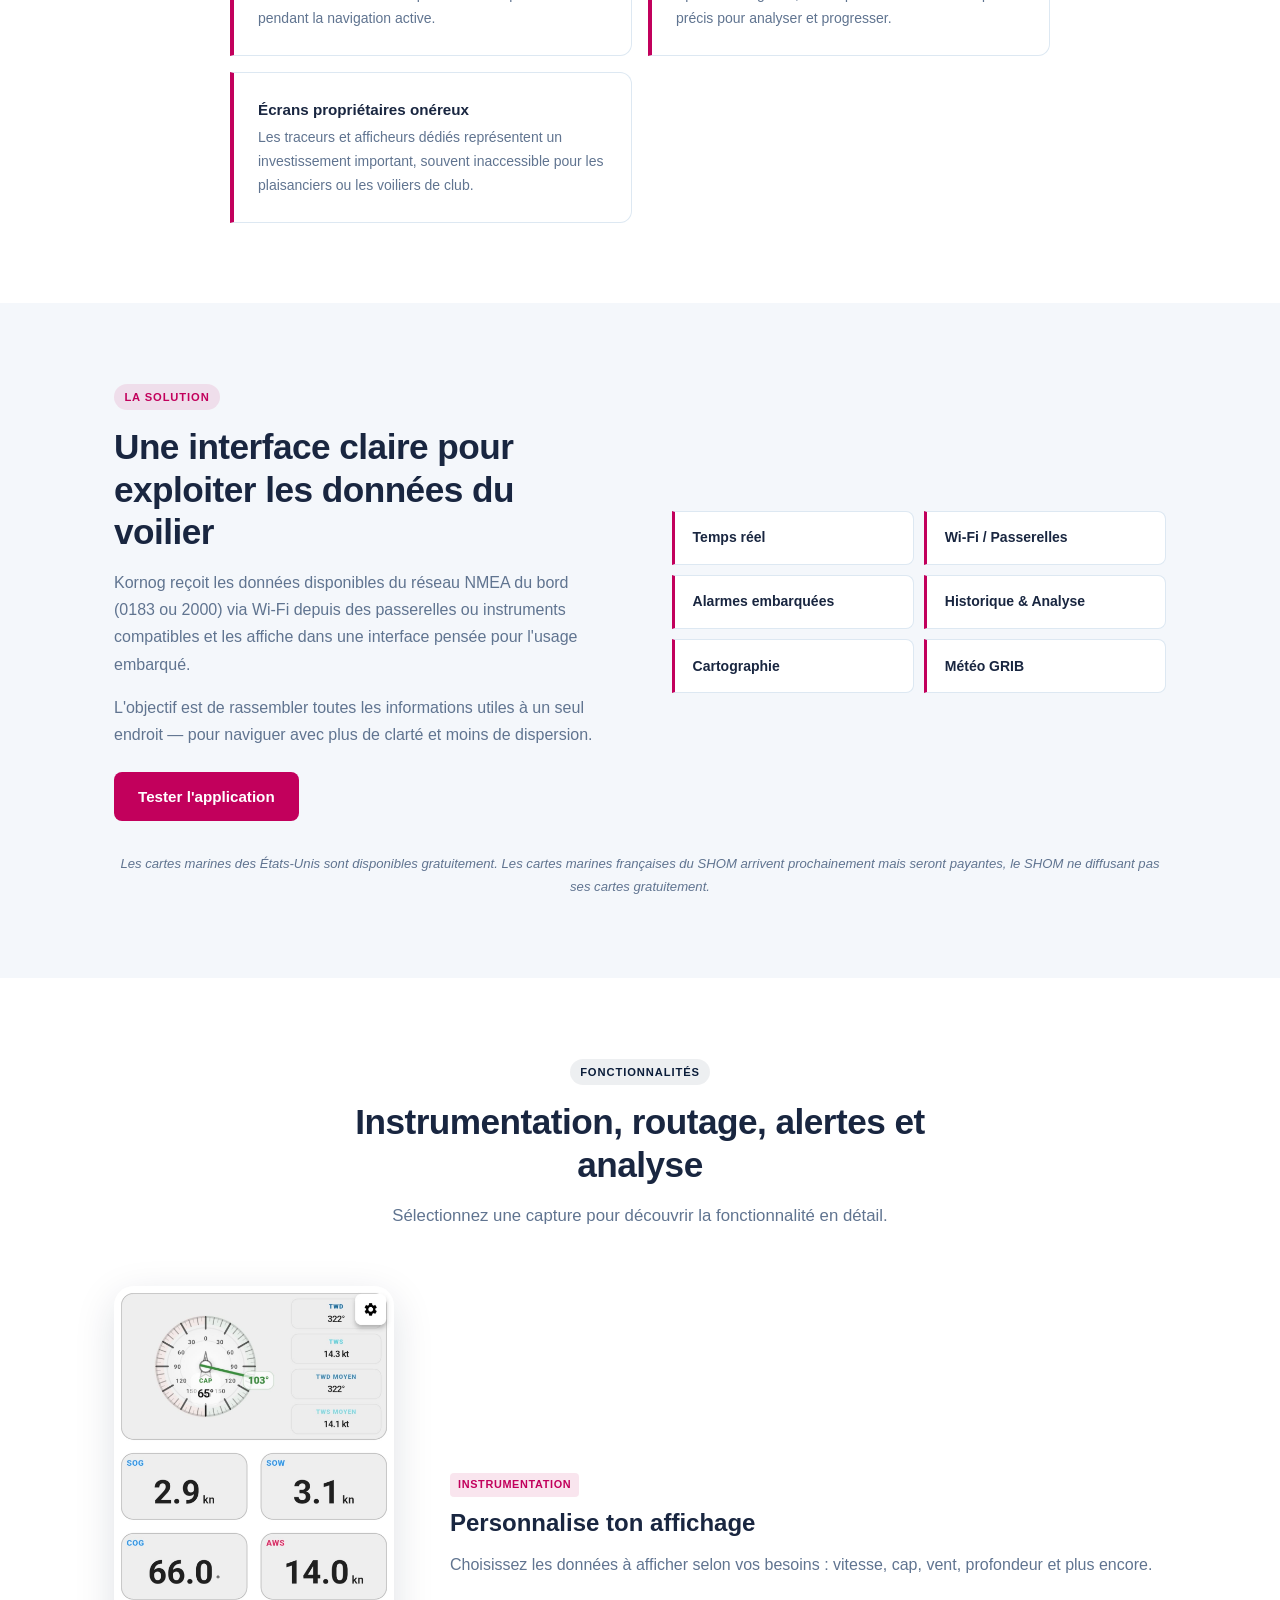
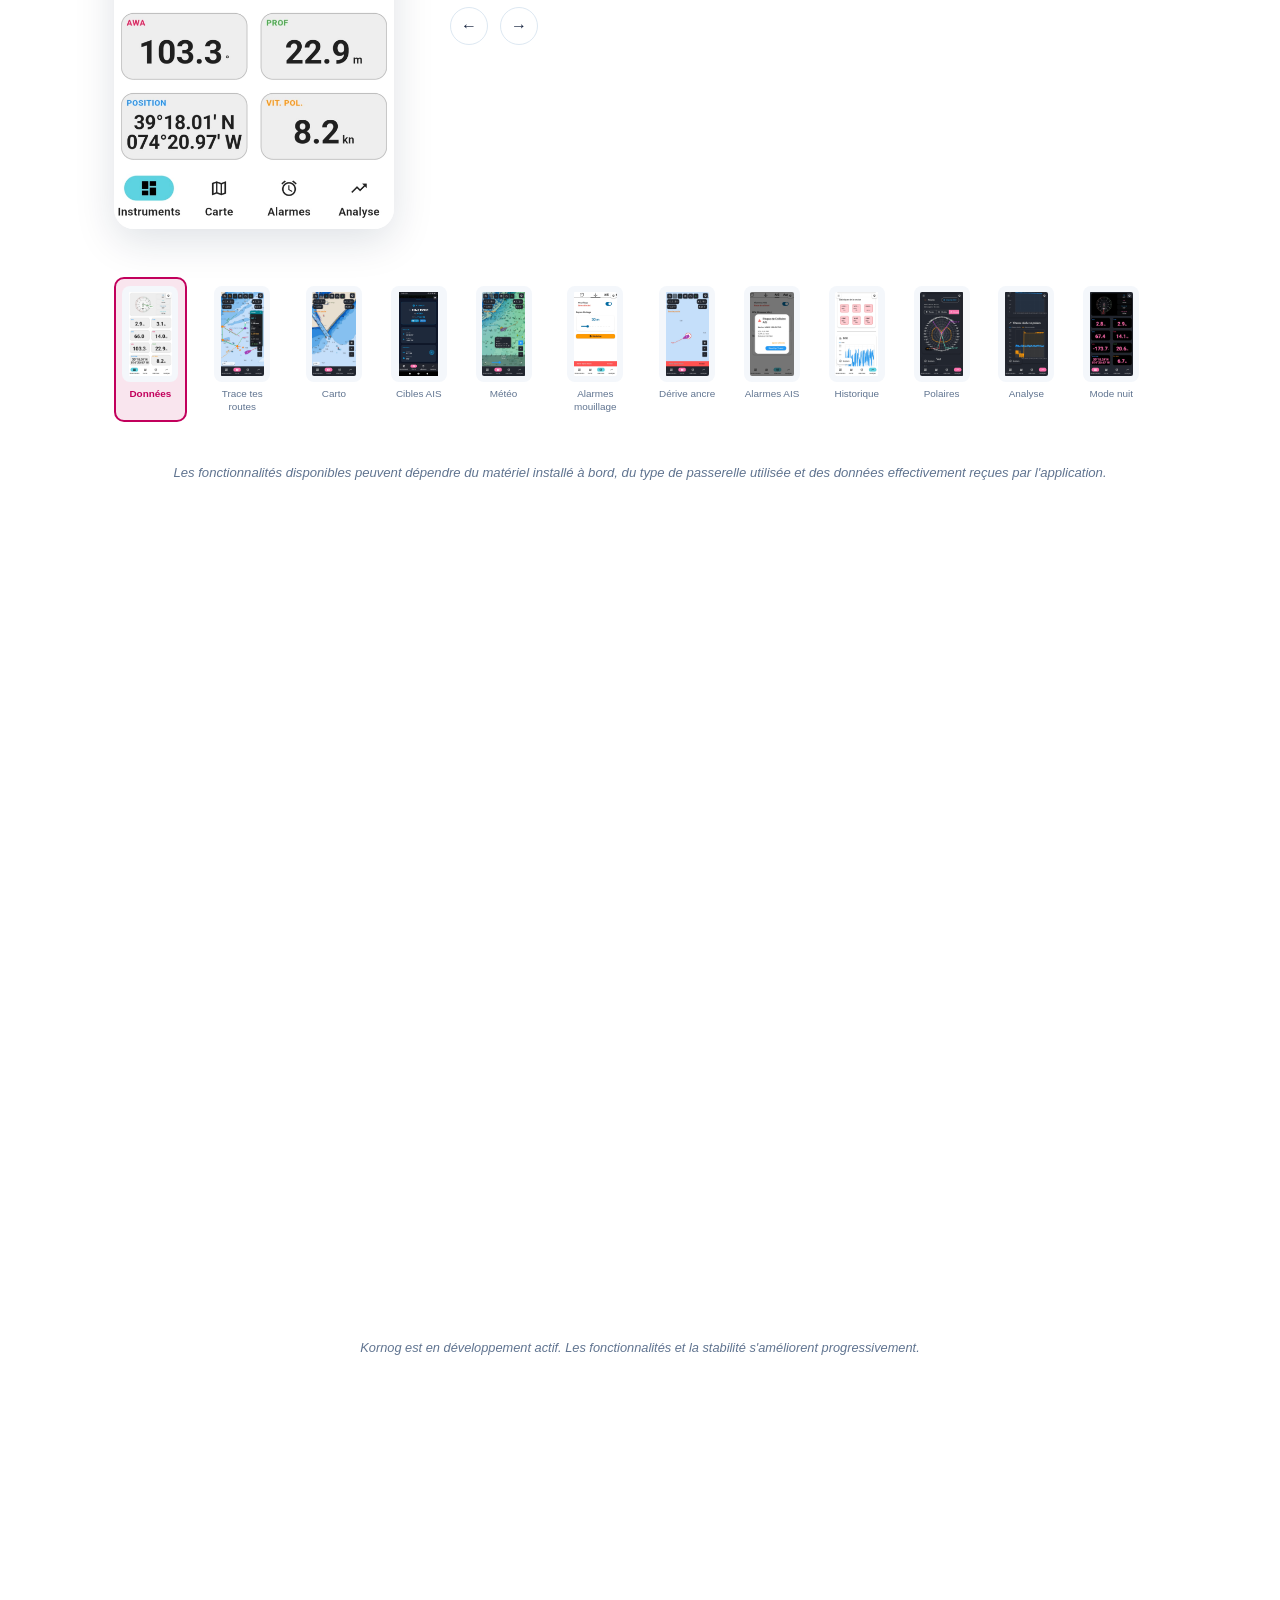
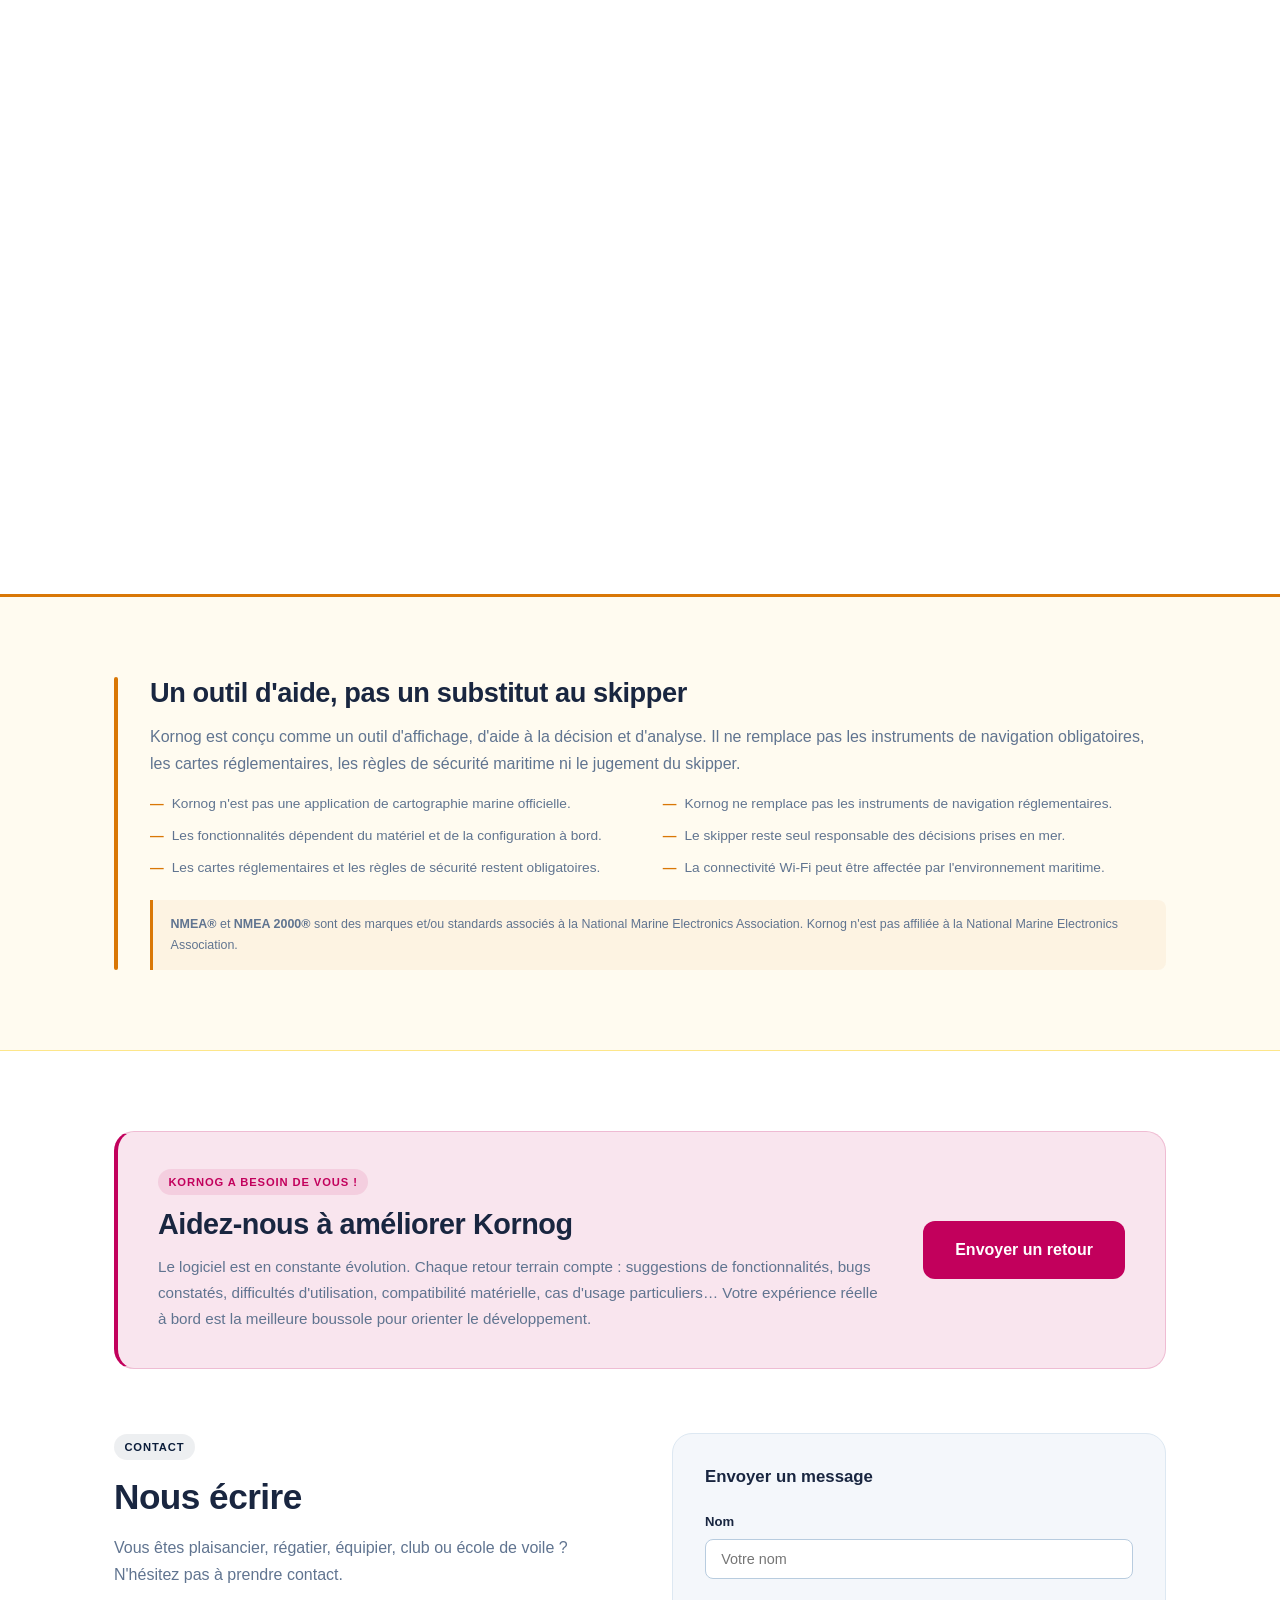
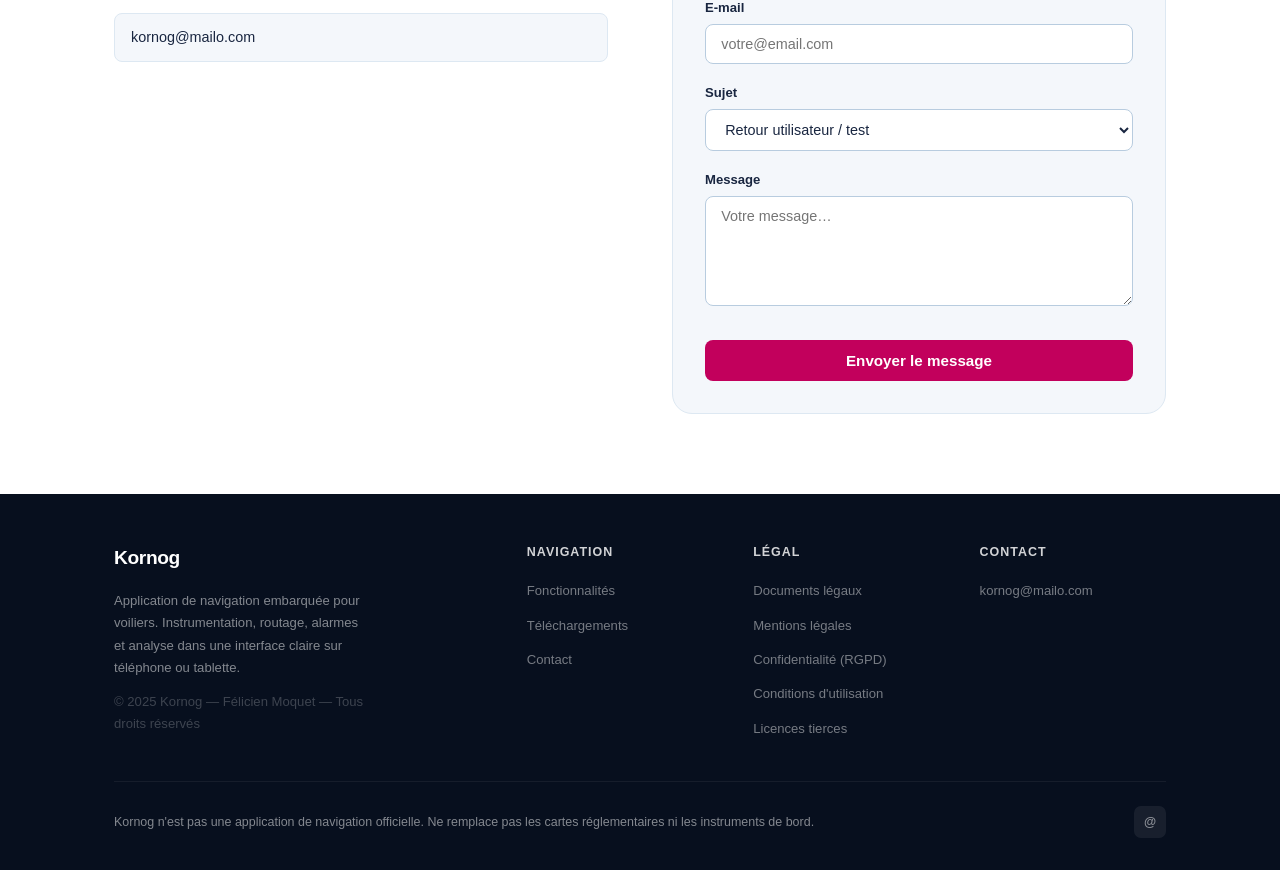
==== commit bd70d791: "Reorder feature thumbnails; set 'Données' as first showcase; update descriptions (Analyse des donnée" ====
--- a/index.html
+++ b/index.html
@@ -187,13 +187,13 @@
     <div class="showcase reveal">
       <div class="showcase-photo">
         <img id="showcaseImg"
-               src="assets/Images/images%20telephone/Trace_tes_parcours_et_tes_routes.jpeg"
-                 alt="Trace tes routes">
+               src="assets/Images/images%20telephone/Affiche_tes_données_NMEA.jpeg"
+                 alt="Personnalise l'affichage">
       </div>
       <div class="showcase-info">
-        <span class="feature-tag" id="showcaseTag">Navigation</span>
-        <h3 id="showcaseTitle">Trace tes routes</h3>
-        <p id="showcaseDesc">Créez vos routes de navigation, posez des waypoints et suivez votre progression cap après cap sur la carte.</p>
+        <span class="feature-tag" id="showcaseTag">Instrumentation</span>
+        <h3 id="showcaseTitle">Personnalise ton affichage</h3>
+        <p id="showcaseDesc">Choisissez les données à afficher selon vos besoins : vitesse, cap, vent, profondeur et plus encore.</p>
         <div class="showcase-nav">
           <button class="gallery-btn" id="galleryPrev" aria-label="Fonctionnalité précédente">&#8592;</button>
           <button class="gallery-btn" id="galleryNext" aria-label="Fonctionnalité suivante">&#8594;</button>
@@ -204,7 +204,17 @@
     <!-- Bande de miniatures (défilement horizontal) -->
     <div class="features-strip" id="featuresStrip">
 
+
       <button class="feature-thumb active"
+          data-src="assets/Images/images%20telephone/Affiche_tes_données_NMEA.jpeg"
+          data-title="Personnalise ton affichage"
+          data-tag="Instrumentation"
+          data-desc="Choisissez les données à afficher selon vos besoins : vitesse, cap, vent, profondeur et plus encore.">
+        <img src="assets/Images/images%20telephone/Affiche_tes_données_NMEA.jpeg" alt="Personnalise l'affichage" loading="lazy">
+        <span>Données</span>
+      </button>
+
+      <button class="feature-thumb"
           data-src="assets/Images/images%20telephone/Trace_tes_parcours_et_tes_routes.jpeg"
           data-title="Trace tes routes"
           data-tag="Navigation"
@@ -214,68 +224,87 @@
       </button>
 
       <button class="feature-thumb"
+          data-src="assets/Images/images%20telephone/Affiche_la_carto.jpeg"
+          data-title="Cartographie"
+          data-tag="Carto"
+          data-desc="Affichez la carte, les fonds et les positions GPS en temps réel pour naviguer sereinement.">
+        <img src="assets/Images/images%20telephone/Affiche_la_carto.jpeg" alt="Affiche la carto" loading="lazy">
+        <span>Carto</span>
+      </button>
+
+      <button class="feature-thumb"
+          data-src="assets/Images/images%20telephone/Visualise_les_cibles_AIS.jpg"
+          data-title="Cibles AIS"
+          data-tag="AIS"
+          data-desc="Visualisez les cibles AIS proches et configurez des alertes sur les contacts à risque.">
+        <img src="assets/Images/images%20telephone/Visualise_les_cibles_AIS.jpg" alt="Visualise les cibles AIS" loading="lazy">
+        <span>Cibles AIS</span>
+      </button>
+
+      <button class="feature-thumb"
+          data-src="assets/Images/images%20telephone/Télécharge_et_visualise_la_météo.jpeg"
+          data-title="Télécharge la météo"
+          data-tag="Météo"
+          data-desc="Téléchargez et affichez des fichiers météo — vent, rafales, vagues — pour planifier vos sorties.">
+        <img src="assets/Images/images%20telephone/Télécharge_et_visualise_la_météo.jpeg" alt="Télécharge la météo" loading="lazy">
+        <span>Météo</span>
+      </button>
+
+      <button class="feature-thumb"
+          data-src="assets/Images/images%20telephone/Active_ton_alarme_de_mouillage.jpeg"
+          data-title="Alarmes mouillage"
+          data-tag="Alarmes"
+          data-desc="Alarme de dérapage au mouillage et alertes configurables pour rester en sécurité au mouillage.">
+        <img src="assets/Images/images%20telephone/Active_ton_alarme_de_mouillage.jpeg" alt="Alarmes mouillage" loading="lazy">
+        <span>Alarmes mouillage</span>
+      </button>
+
+      <button class="feature-thumb"
+          data-src="assets/Images/images%20telephone/Visualise_ta_dérive_sur_la_carte.jpeg"
+          data-title="Suivi de dérive"
+          data-tag="Sécurité"
+          data-desc="Suivi de la dérive de l'ancre pour détecter tout déplacement indésirable du bateau.">
+        <img src="assets/Images/images%20telephone/Visualise_ta_dérive_sur_la_carte.jpeg" alt="Suivi de dérive" loading="lazy">
+        <span>Dérive ancre</span>
+      </button>
+
+      <button class="feature-thumb"
           data-src="assets/Images/images%20telephone/Active_tes_alarmes_AIS.jpeg"
-              data-title="Alarmes AIS"
-              data-tag="AIS"
-              data-desc="Suivez le trafic environnant et configurez des alarmes sur les navires présentant un risque de collision.">
+          data-title="Alarmes AIS"
+          data-tag="AIS"
+          data-desc="Suivez le trafic environnant et configurez des alarmes sur les navires présentant un risque de collision.">
         <img src="assets/Images/images%20telephone/Active_tes_alarmes_AIS.jpeg" alt="Alarmes AIS" loading="lazy">
         <span>Alarmes AIS</span>
       </button>
 
       <button class="feature-thumb"
-          data-src="assets/Images/images%20telephone/Active_ton_alarme_de_mouillage.jpeg"
-              data-title="Alarmes mouillage &amp; plus encore!"
-              data-tag="Alarmes"
-              data-desc="Alarme de dérapage au mouillage, alarmes de profondeur, alarmes AIS, alarmes de vent avec seuil configurable pour naviguer sereinement.">
-        <img src="assets/Images/images%20telephone/Active_ton_alarme_de_mouillage.jpeg" alt="Alarmes mouillage" loading="lazy">
-        <span>Alarmes mouillage</span>
-      </button>
-
-      <button class="feature-thumb"
-          data-src="assets/Images/images%20telephone/Télécharge_et_visualise_la_météo.jpeg"
-              data-title="Télécharge la météo"
-              data-tag="Météo"
-              data-desc="Téléchargez et affichez des fichiers météo GRIB — vent, rafales, vagues — et pouvoir les consulter même hors connexion.">
-        <img src="assets/Images/images%20telephone/Télécharge_et_visualise_la_météo.jpeg" alt="Télécharge la météo" loading="lazy">
-        <span>Météo GRIB</span>
-      </button>
-
-      <button class="feature-thumb"
-          data-src="assets/Images/images%20telephone/Analyse_ta_data.jpeg"
-              data-title="Routage GRIB"
-              data-tag="Routage"
-              data-desc="Calculez des routes optimisées depuis les fichiers météo GRIB : profitez des meilleures fenêtres de vent.">
-        <img src="assets/Images/images%20telephone/Analyse_ta_data.jpeg" alt="Routage GRIB" loading="lazy">
-        <span>Routage GRIB</span>
-      </button>
-
-      <button class="feature-thumb"
-          data-src="assets/Images/images%20telephone/Lance_ton_timer_de_régate.jpeg"
-              data-title="Compte à rebours régate"
-              data-tag="Régate"
-              data-desc="Chronomètre de départ pour la régate, avec toutes les procéduresde départ classiques accessibles en deux clics.">
-        <img src="assets/Images/images%20telephone/Lance_ton_timer_de_régate.jpeg" alt="Compte à rebours régate" loading="lazy">
-        <span>Régate</span>
-      </button>
-
-      <button class="feature-thumb"
-          data-src="assets/Images/images%20telephone/Affiche_tes_données_NMEA.jpeg"
-              data-title="Personnalise ton affichage"
-              data-tag="Instrumentation"
-              data-desc="Choisissez les données à afficher selon vos besoins : vitesse, cap, vent, profondeur et plus encore.">
-        <img src="assets/Images/images%20telephone/Affiche_tes_données_NMEA.jpeg" alt="Personnalise l'affichage" loading="lazy">
-        <span>Données</span>
-      </button>
-
-      <button class="feature-thumb"
           data-src="assets/Images/images%20telephone/Affiche_tes_statistiques_de_session.jpeg"
-              data-title="Historique de session"
-              data-tag="Historique"
-              data-desc="Chaque session est enregistrée à la demande. Revenez sur vos trajectoires et analysez vos données.">
+          data-title="Historique de navigation"
+          data-tag="Historique"
+          data-desc="Chaque session est enregistrée : revivez vos parcours et analysez vos performances.">
         <img src="assets/Images/images%20telephone/Affiche_tes_statistiques_de_session.jpeg" alt="Historique de session" loading="lazy">
         <span>Historique</span>
       </button>
 
+      <button class="feature-thumb"
+          data-src="assets/Images/images%20telephone/Analyse_tes_perfs_avec_tes_polaires.jpeg"
+          data-title="Polaires du voilier"
+          data-tag="Performance"
+          data-desc="Importez les polaires de votre voilier pour analyser vos performances et optimiser vos réglages.">
+        <img src="assets/Images/images%20telephone/Analyse_tes_perfs_avec_tes_polaires.jpeg" alt="Polaires du voilier" loading="lazy">
+        <span>Polaires</span>
+      </button>
+
+      <button class="feature-thumb"
+          data-src="assets/Images/images%20telephone/Analyse_ta_data.jpeg"
+          data-title="Analyse des données"
+          data-tag="Analyse"
+          data-desc="Analysez les données du bord et les fichiers météo pour extraire des insights et générer des recommandations.">
+        <img src="assets/Images/images%20telephone/Analyse_ta_data.jpeg" alt="Analyse des données" loading="lazy">
+        <span>Analyse</span>
+      </button>
+
+      <!-- Remaining thumbnails kept afterwards -->
       <button class="feature-thumb"
           data-src="assets/Images/images%20telephone/Mode_sombre_pour_tes_navs_de_nuit.jpeg"
               data-title="Affichage de nuit"
@@ -286,12 +315,30 @@
       </button>
 
       <button class="feature-thumb"
-          data-src="assets/Images/images%20telephone/Analyse_tes_perfs_avec_tes_polaires.jpeg"
-              data-title="Polaires du voilier"
-              data-tag="Performance"
-              data-desc="Importez les polaires de votre voilier pour analyser vos performances réelles et optimiser vos réglages de voiles.">
-        <img src="assets/Images/images%20telephone/Analyse_tes_perfs_avec_tes_polaires.jpeg" alt="Polaires du voilier" loading="lazy">
-        <span>Polaires</span>
+          data-src="assets/Images/images%20telephone/Lance_ton_timer_de_régate.jpeg"
+              data-title="Compte à rebours régate"
+              data-tag="Régate"
+              data-desc="Chronomètre de départ pour la régate, avec toutes les procédures de départ classiques accessibles en deux clics.">
+        <img src="assets/Images/images%20telephone/Lance_ton_timer_de_régate.jpeg" alt="Compte à rebours régate" loading="lazy">
+        <span>Régate</span>
+      </button>
+
+      <button class="feature-thumb"
+          data-src="assets/Images/images%20telephone/Affiche_la_carto.jpeg"
+          data-title="Cartographie"
+          data-tag="Carto"
+          data-desc="Affichez la carte, les fonds et les positions GPS en temps réel pour naviguer sereinement.">
+        <img src="assets/Images/images%20telephone/Affiche_la_carto.jpeg" alt="Affiche la carto" loading="lazy">
+        <span>Carto</span>
+      </button>
+
+      <button class="feature-thumb"
+          data-src="assets/Images/images%20telephone/Réveille_toi_pour ta_prise_de_quart.jpeg"
+          data-title="Réveil quart"
+          data-tag="Sécurité"
+          data-desc="Paramétrez un réveil pour vos prises de quart afin de rester attentif pendant la nuit.">
+        <img src="assets/Images/images%20telephone/Réveille_toi_pour ta_prise_de_quart.jpeg" alt="Réveil prise de quart" loading="lazy">
+        <span>Réveil</span>
       </button>
 
       <button class="feature-thumb"
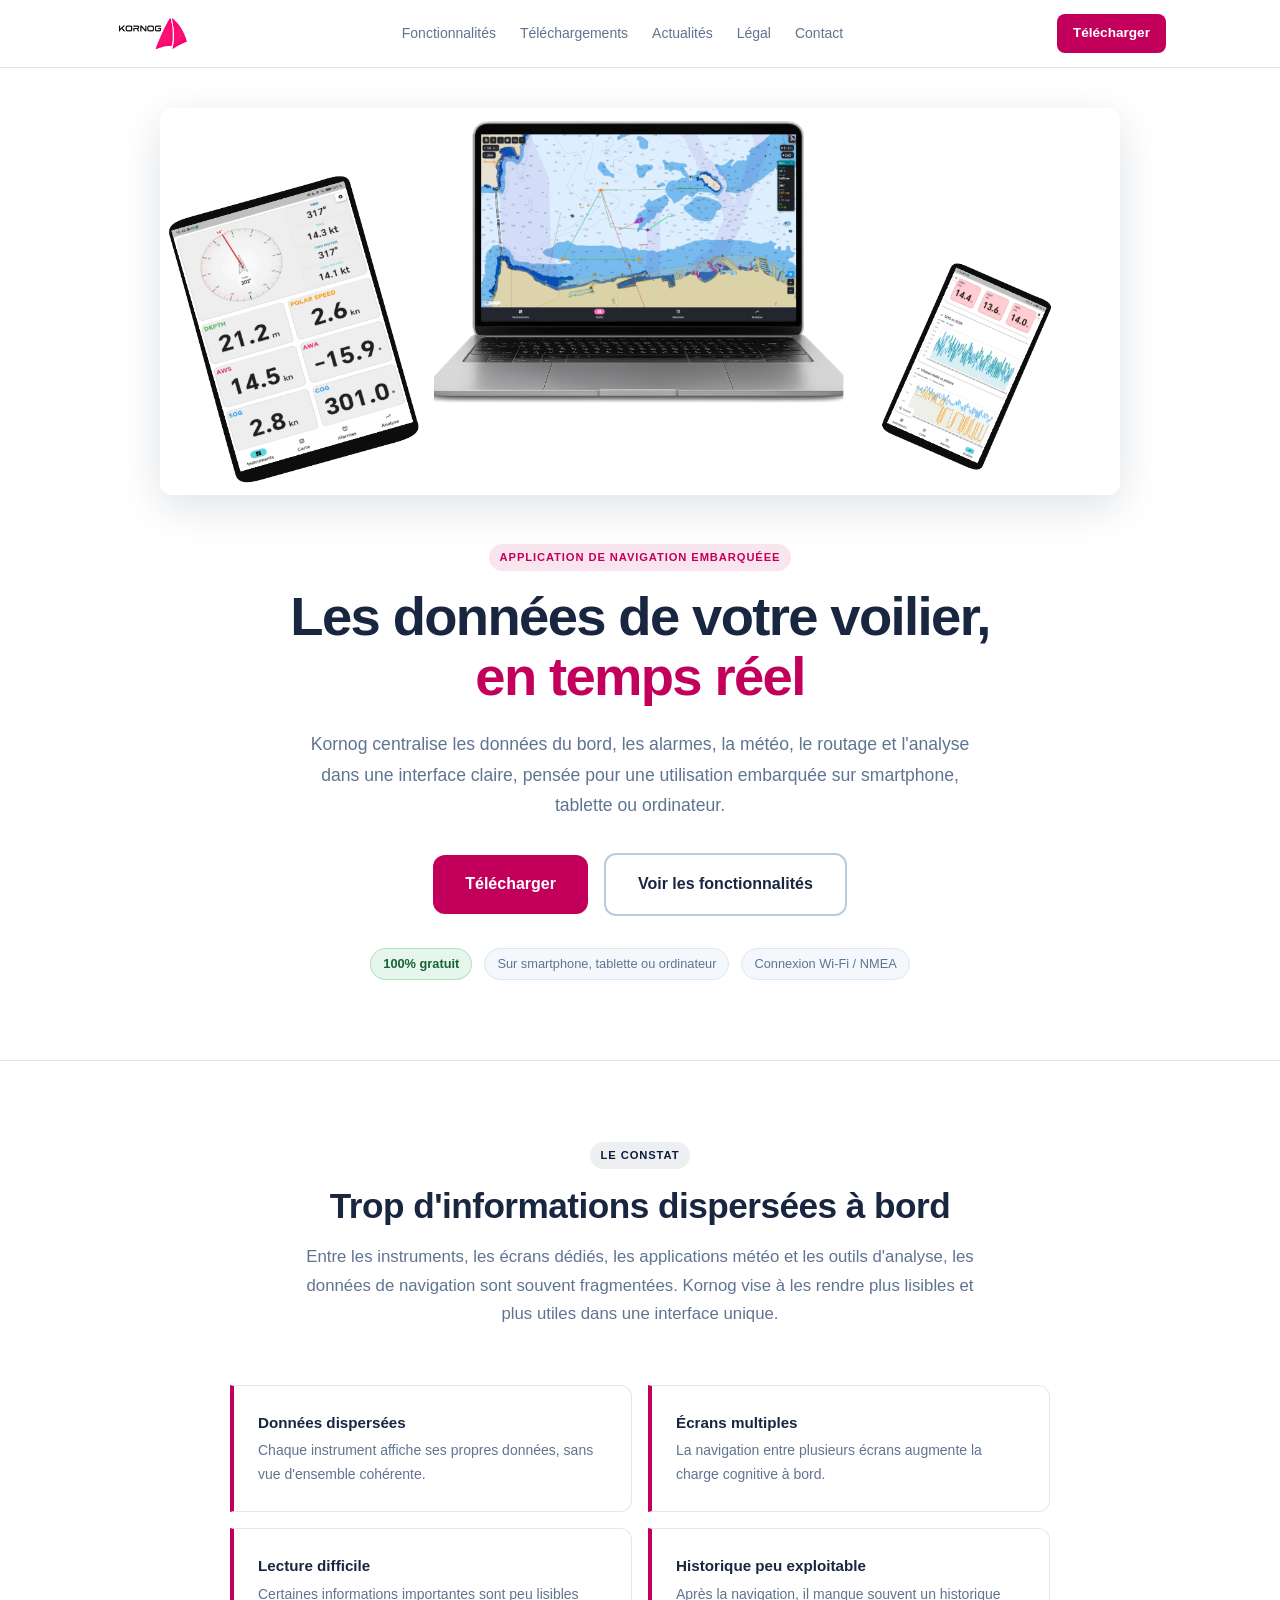
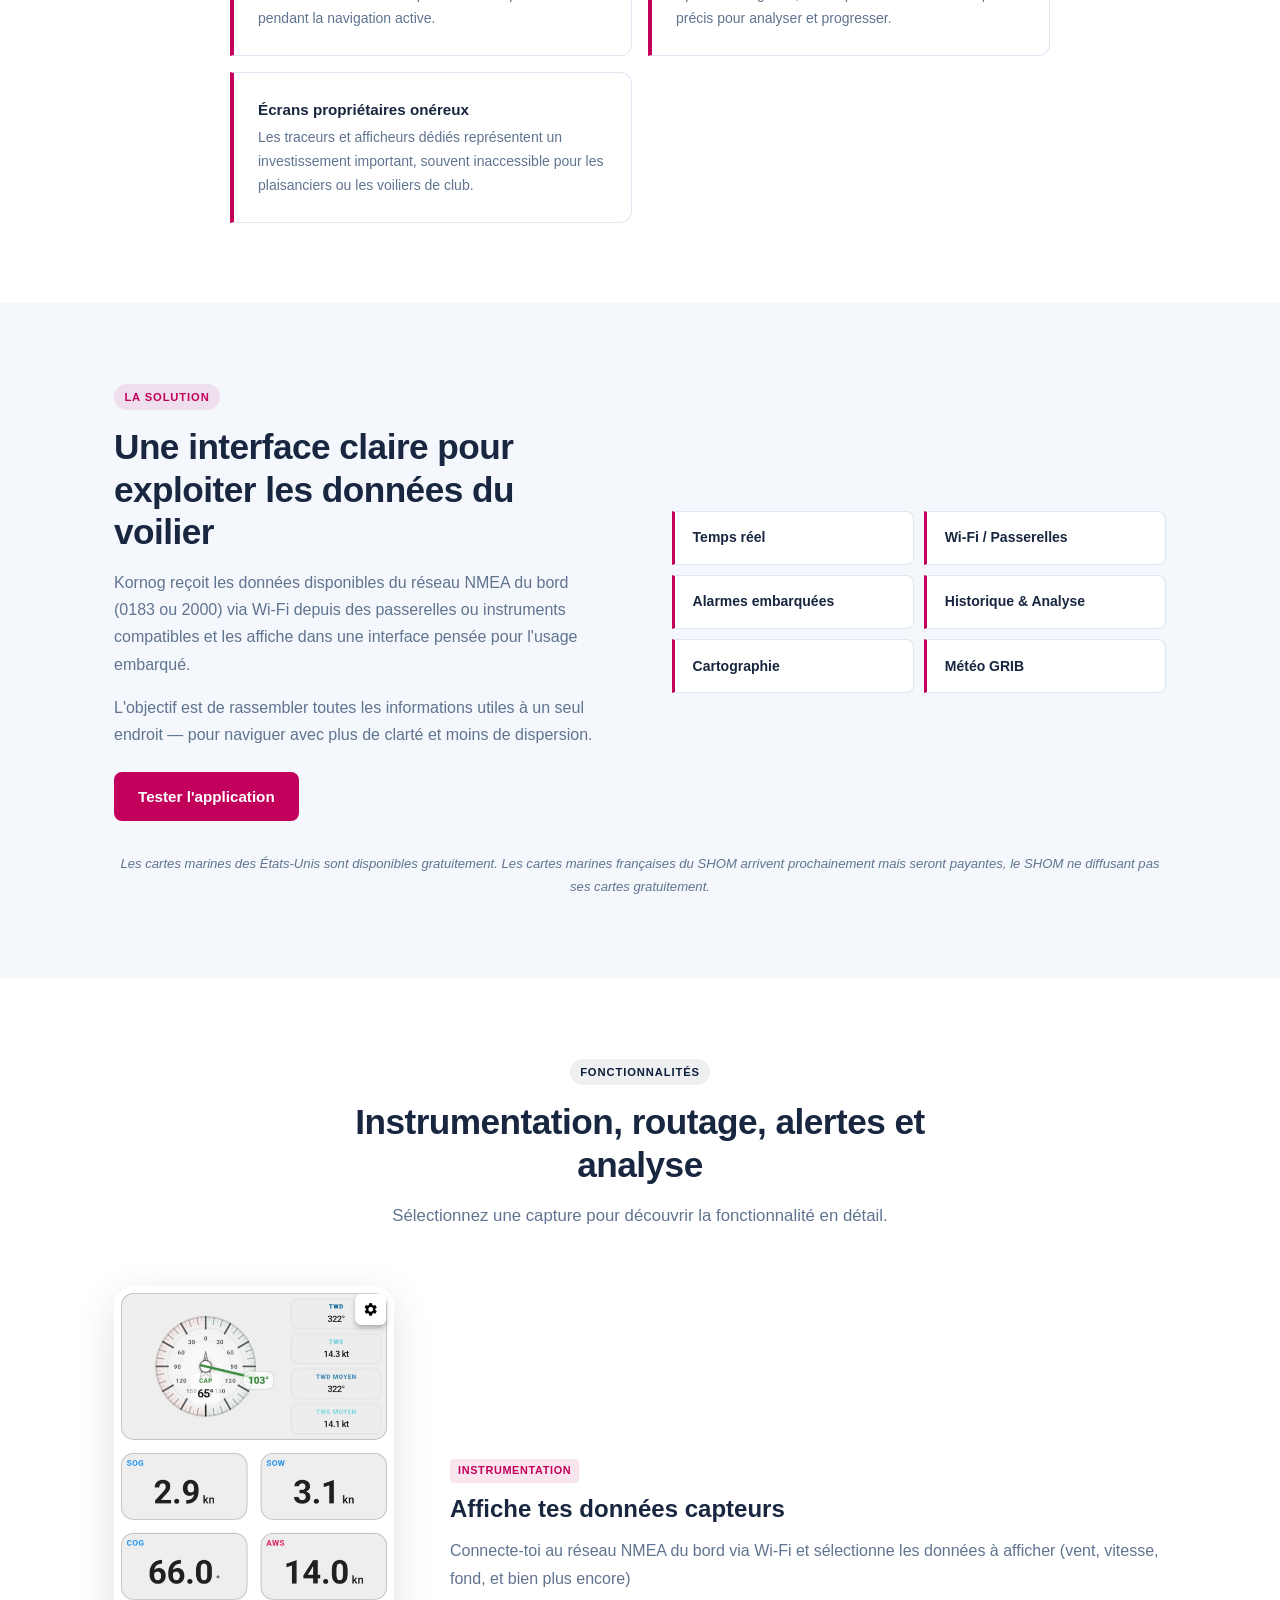
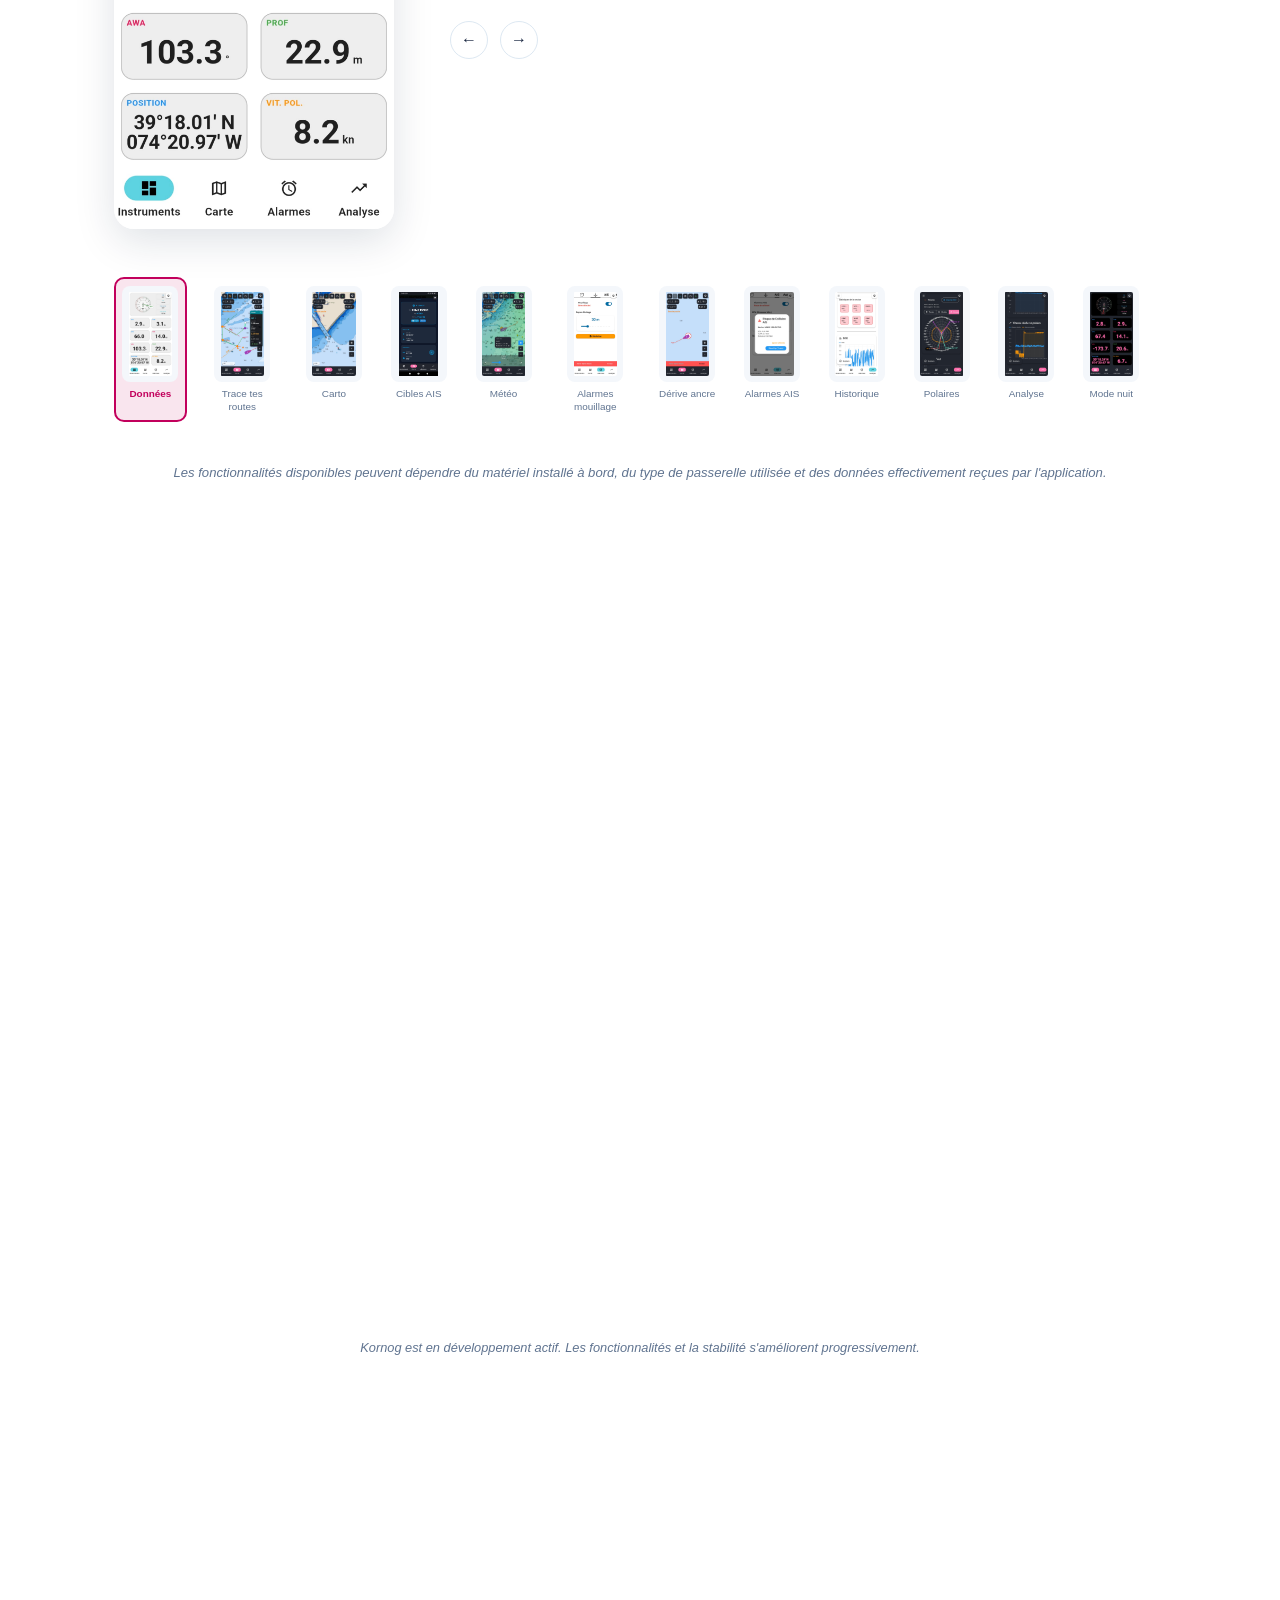
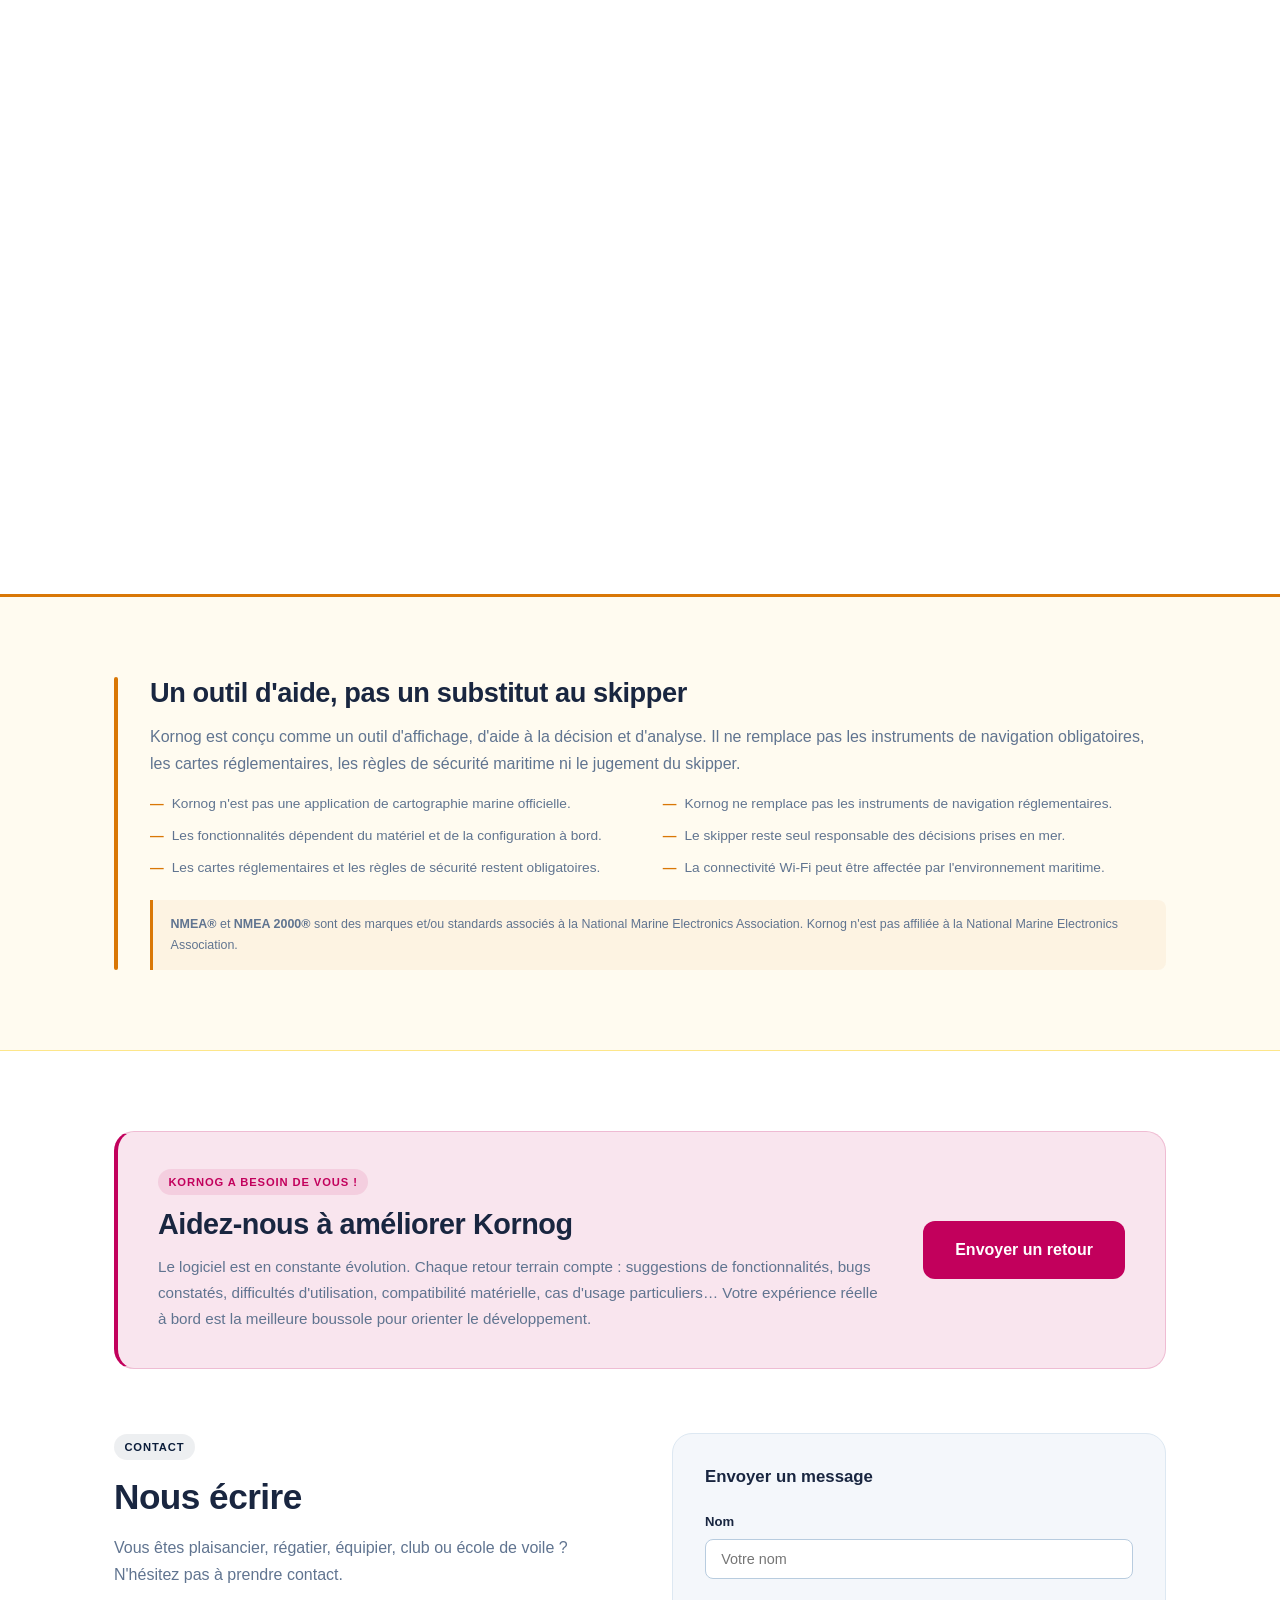
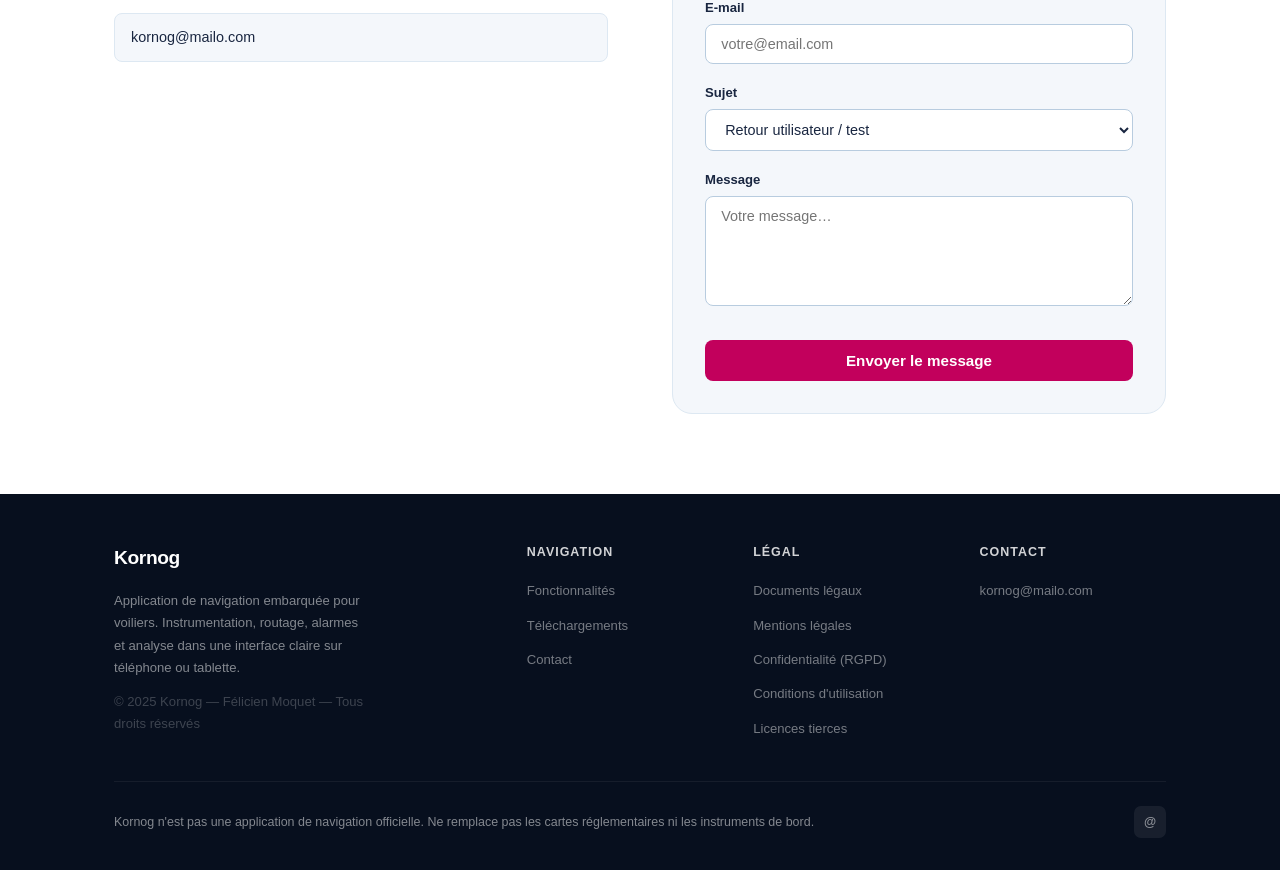
==== commit 7ba5b223: "UI: rename showcase to 'Affiche tes données capteurs' and update description" ====
--- a/index.html
+++ b/index.html
@@ -188,12 +188,12 @@
       <div class="showcase-photo">
         <img id="showcaseImg"
                src="assets/Images/images%20telephone/Affiche_tes_données_NMEA.jpeg"
-                 alt="Personnalise l'affichage">
+                 alt="Affiche tes données capteurs">
       </div>
       <div class="showcase-info">
         <span class="feature-tag" id="showcaseTag">Instrumentation</span>
-        <h3 id="showcaseTitle">Personnalise ton affichage</h3>
-        <p id="showcaseDesc">Choisissez les données à afficher selon vos besoins : vitesse, cap, vent, profondeur et plus encore.</p>
+        <h3 id="showcaseTitle">Affiche tes données capteurs</h3>
+        <p id="showcaseDesc">Connecte-toi au réseau NMEA du bord via Wi‑Fi et sélectionne les données à afficher (vent, vitesse, fond, et bien plus encore)</p>
         <div class="showcase-nav">
           <button class="gallery-btn" id="galleryPrev" aria-label="Fonctionnalité précédente">&#8592;</button>
           <button class="gallery-btn" id="galleryNext" aria-label="Fonctionnalité suivante">&#8594;</button>
@@ -207,10 +207,10 @@
 
       <button class="feature-thumb active"
           data-src="assets/Images/images%20telephone/Affiche_tes_données_NMEA.jpeg"
-          data-title="Personnalise ton affichage"
+          data-title="Affiche tes données capteurs"
           data-tag="Instrumentation"
-          data-desc="Choisissez les données à afficher selon vos besoins : vitesse, cap, vent, profondeur et plus encore.">
-        <img src="assets/Images/images%20telephone/Affiche_tes_données_NMEA.jpeg" alt="Personnalise l'affichage" loading="lazy">
+          data-desc="Connecte-toi au réseau NMEA du bord via Wi‑Fi et sélectionne les données à afficher (vent, vitesse, fond, et bien plus encore)">
+        <img src="assets/Images/images%20telephone/Affiche_tes_données_NMEA.jpeg" alt="Affiche tes données capteurs" loading="lazy">
         <span>Données</span>
       </button>
 
@@ -226,7 +226,7 @@
       <button class="feature-thumb"
           data-src="assets/Images/images%20telephone/Affiche_la_carto.jpeg"
           data-title="Cartographie"
-          data-tag="Carto"
+          data-tag="Cartographie"
           data-desc="Affichez la carte, les fonds et les positions GPS en temps réel pour naviguer sereinement.">
         <img src="assets/Images/images%20telephone/Affiche_la_carto.jpeg" alt="Affiche la carto" loading="lazy">
         <span>Carto</span>
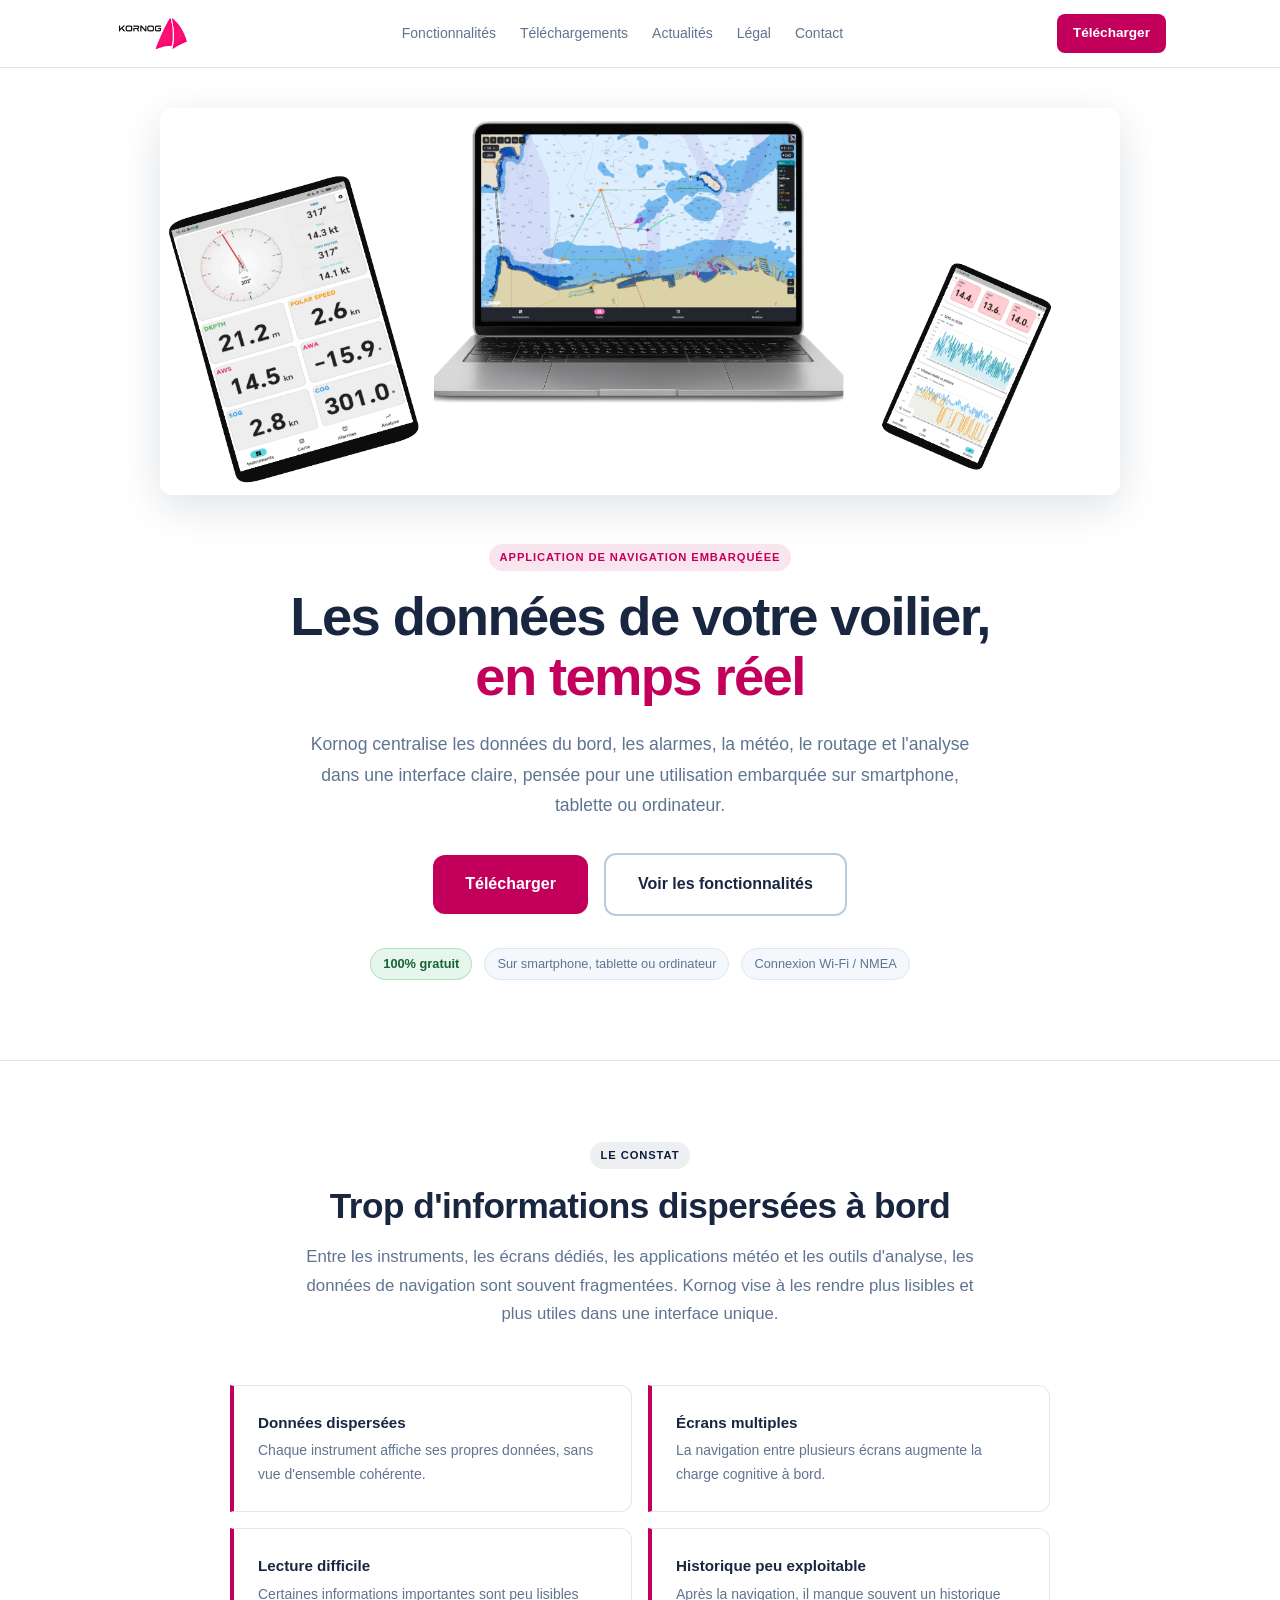
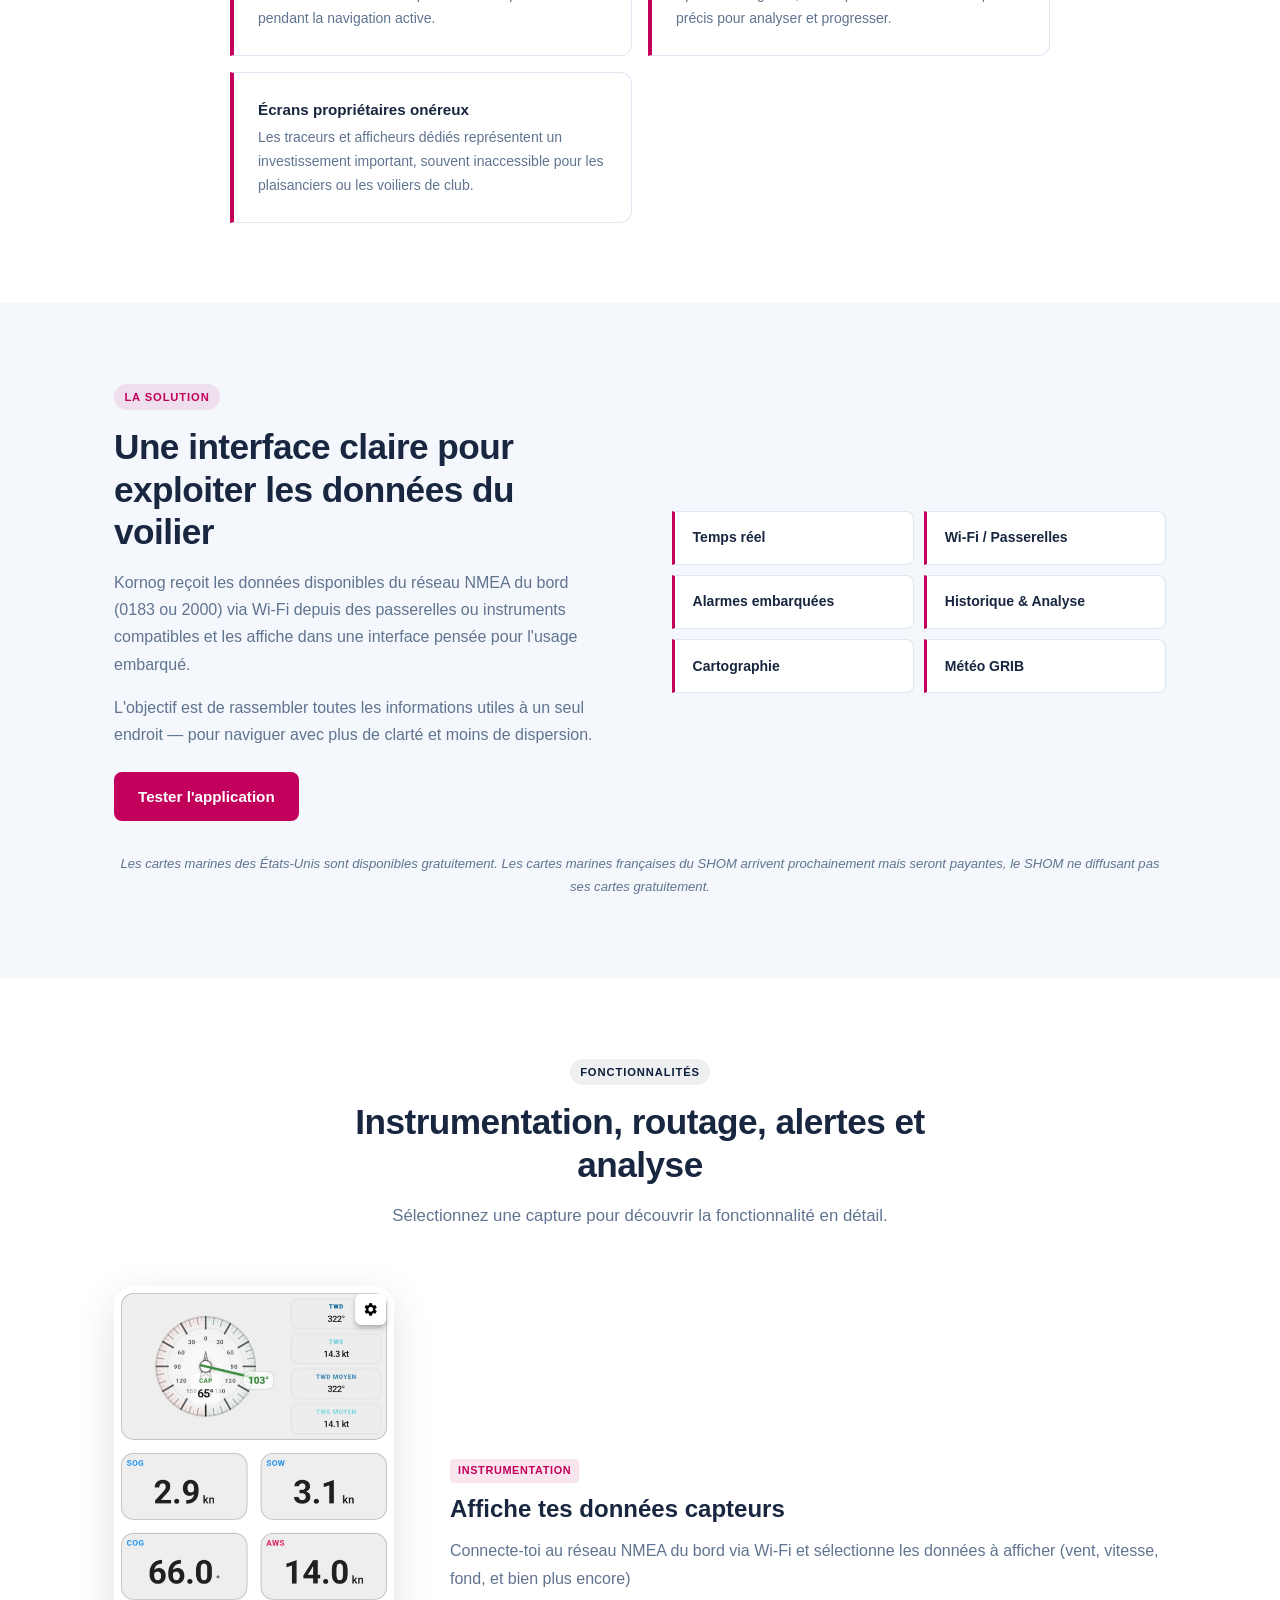
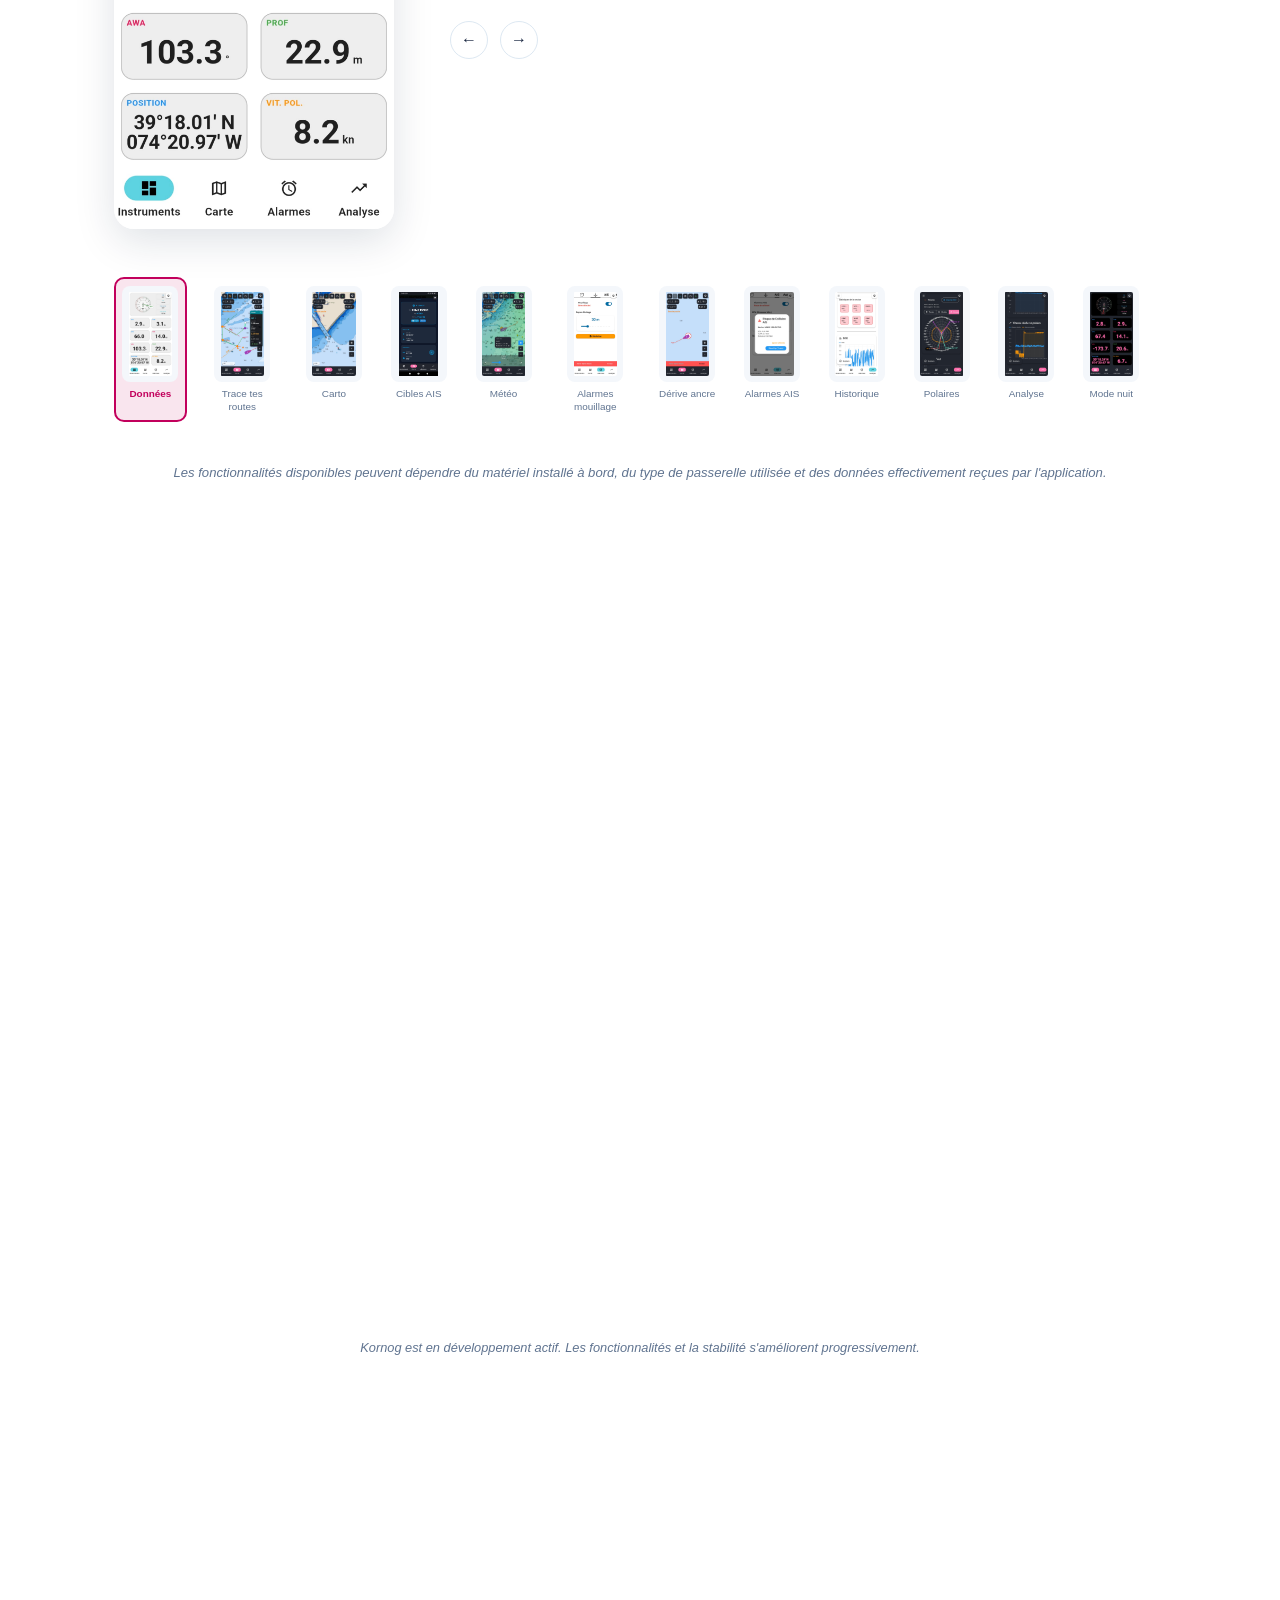
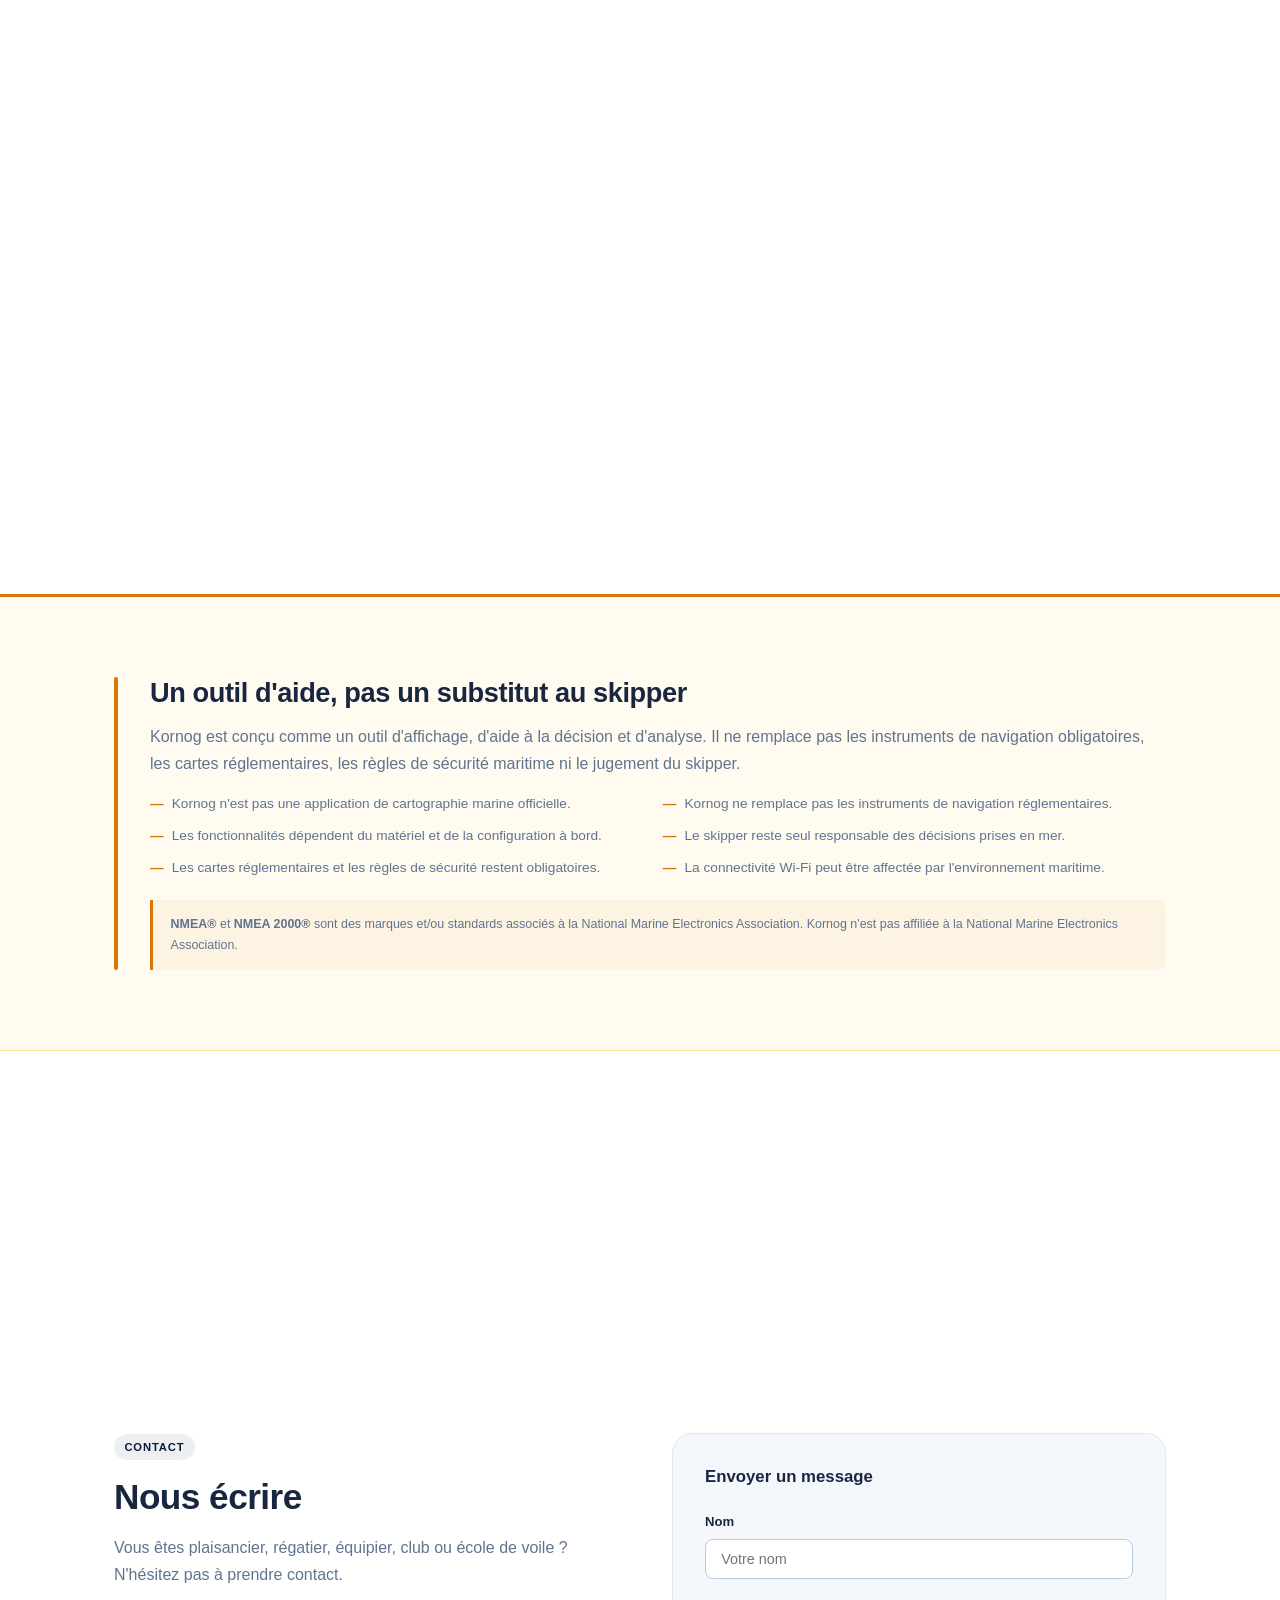
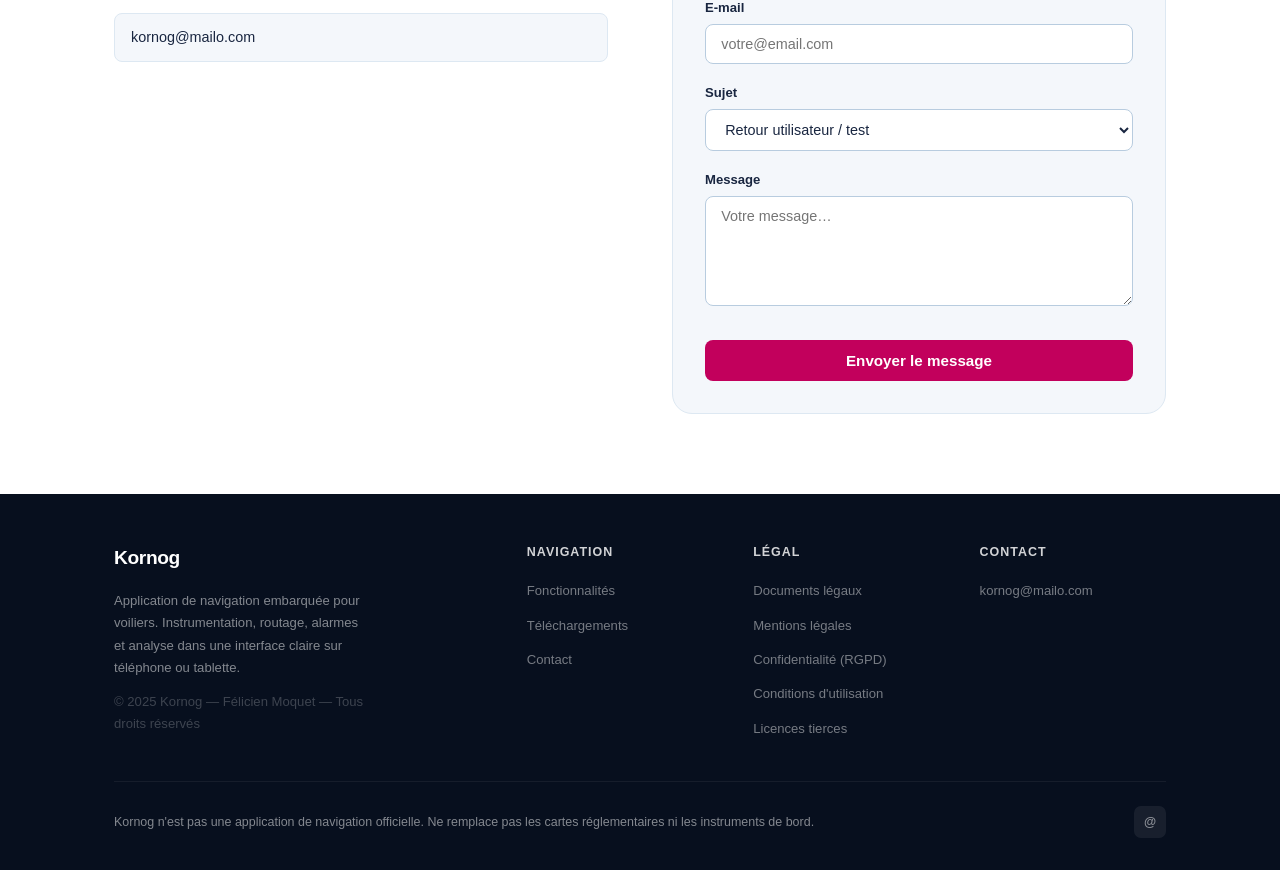
==== commit 87b1281b: "Fix: remove duplicate 'Réveil' thumbnail" ====
--- a/index.html
+++ b/index.html
@@ -368,14 +368,7 @@
         <span>Dérive</span>
       </button>
 
-      <button class="feature-thumb"
-          data-src="assets/Images/images%20telephone/Réveille_toi_pour%20ta_prise_de_quart.jpeg"
-          data-title="Réveil quart"
-          data-tag="Sécurité"
-          data-desc="Paramétrez un réveil pour vos prises de quart afin de rester attentif pendant la nuit.">
-        <img src="assets/Images/images%20telephone/Réveille_toi_pour%20ta_prise_de_quart.jpeg" alt="Réveil prise de quart" loading="lazy">
-        <span>Réveil</span>
-      </button>
+      <!-- duplicate 'Réveil' thumbnail removed (kept the variant matching actual filename) -->
 
     </div>
 
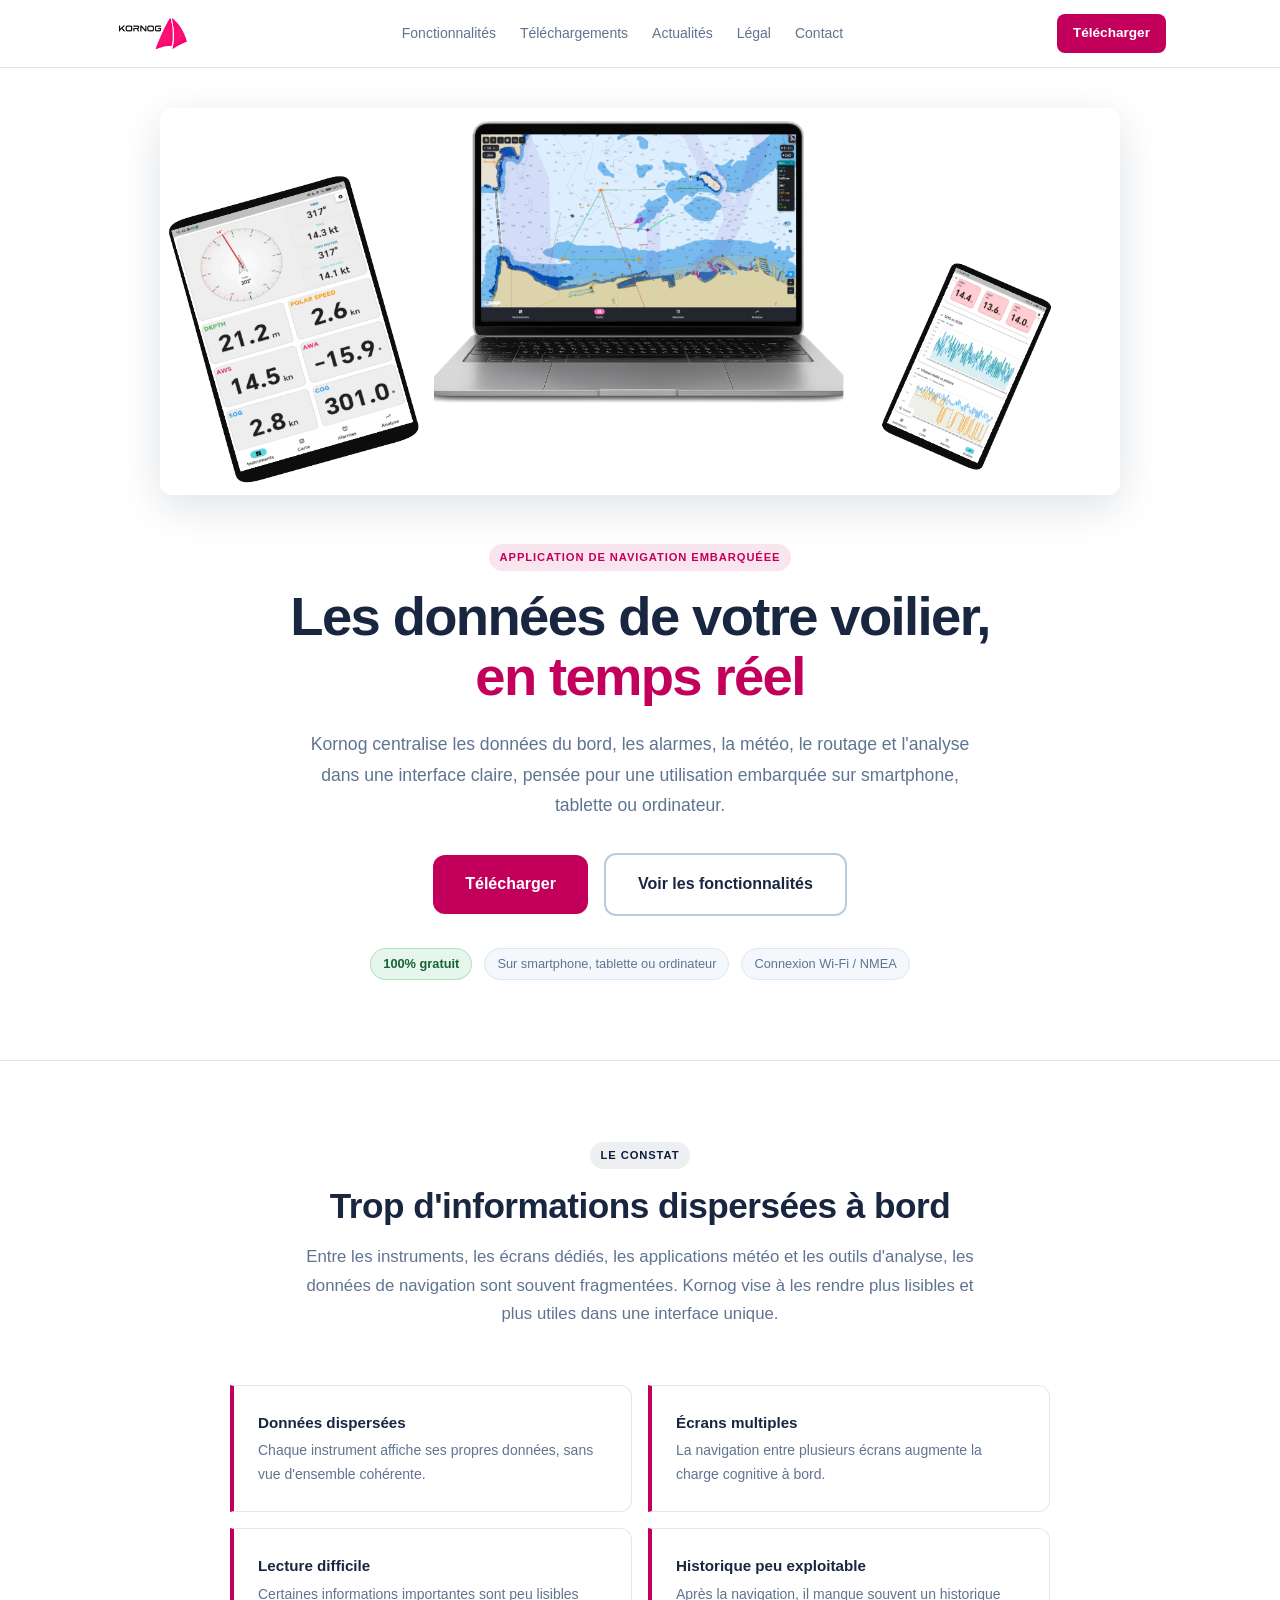
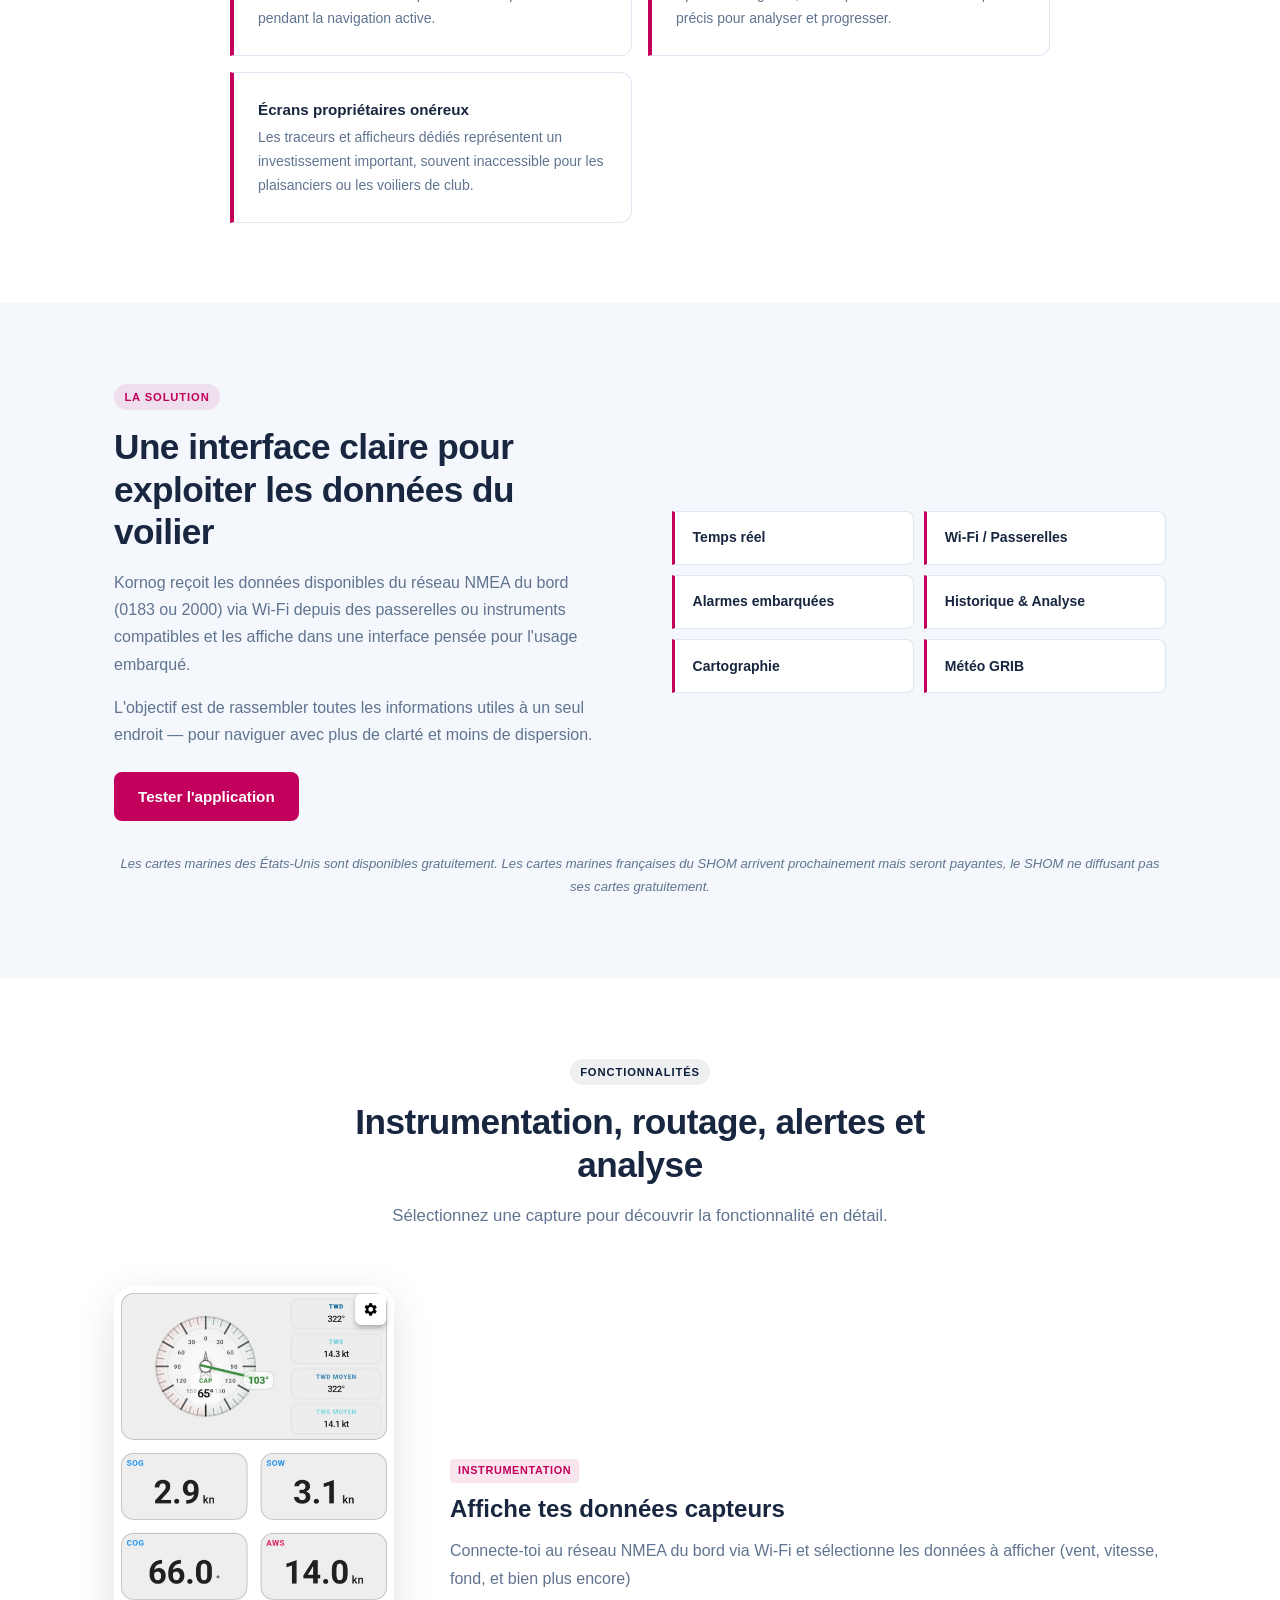
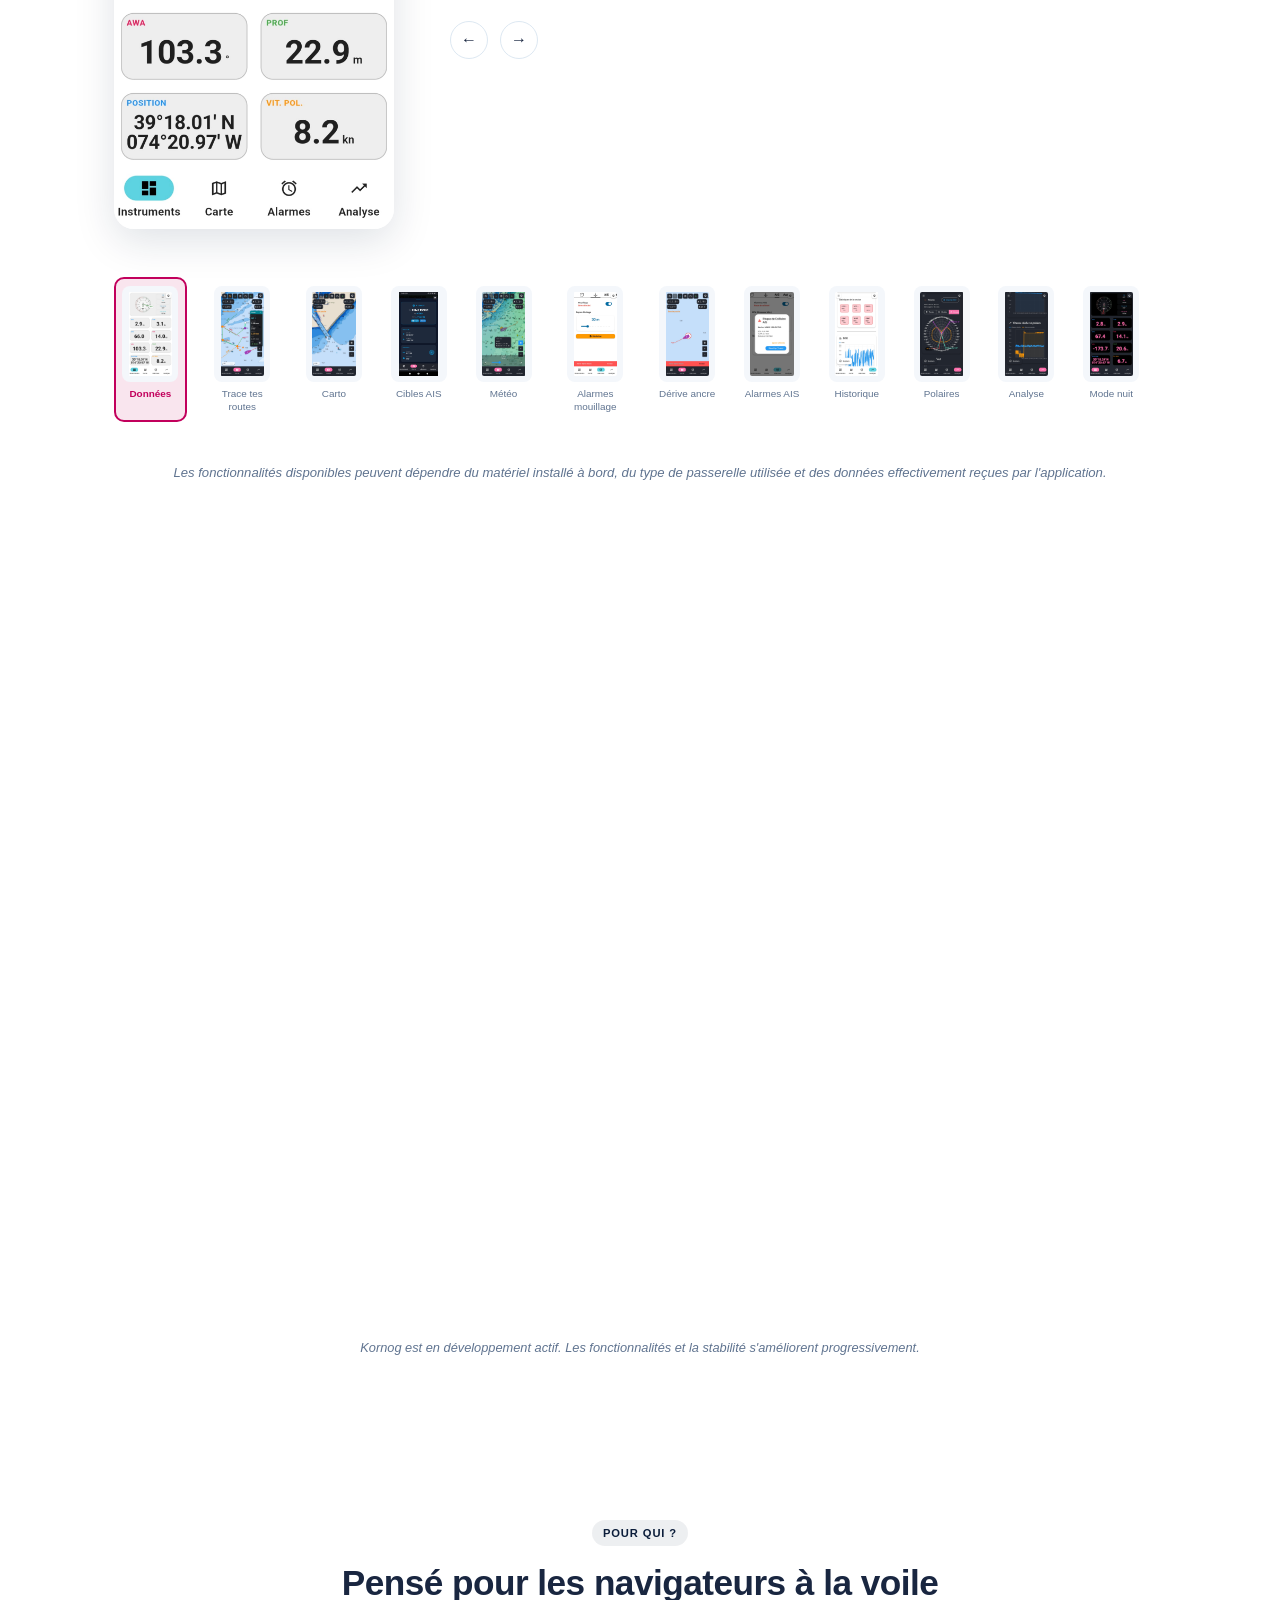
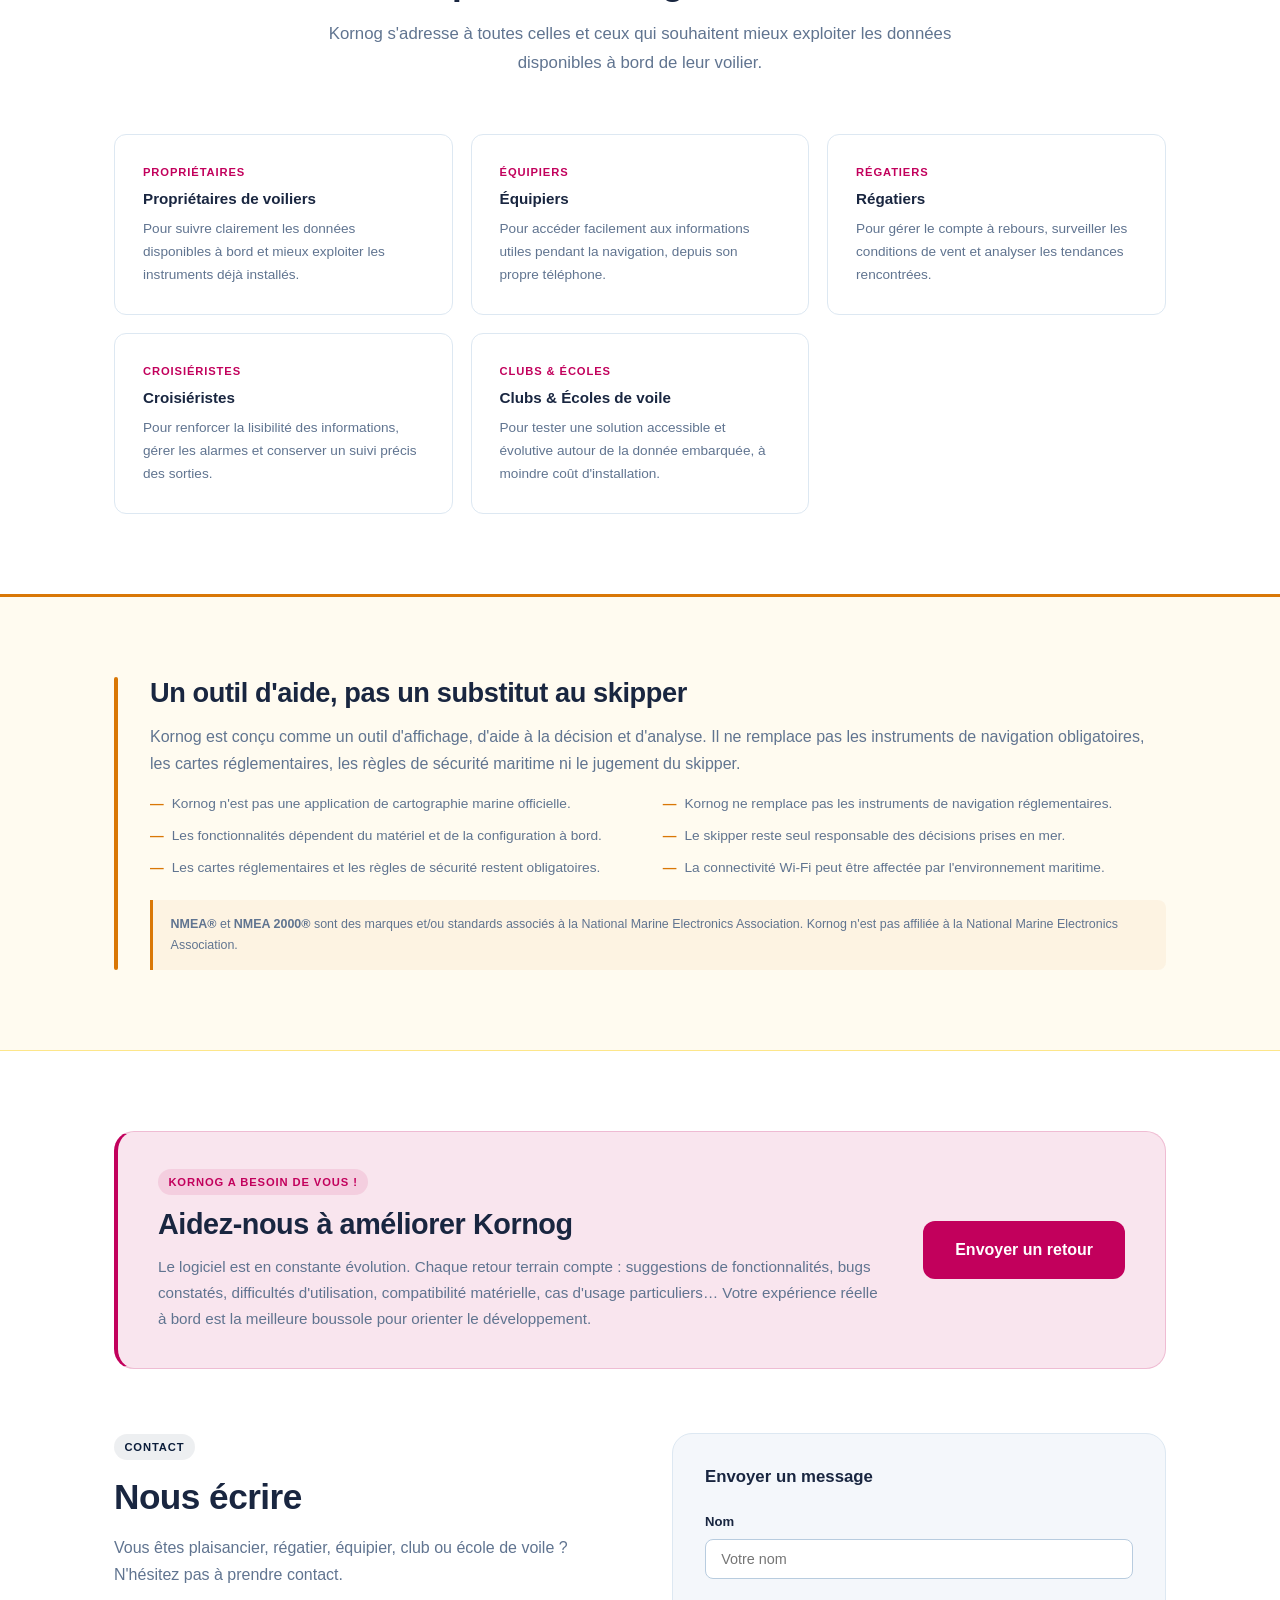
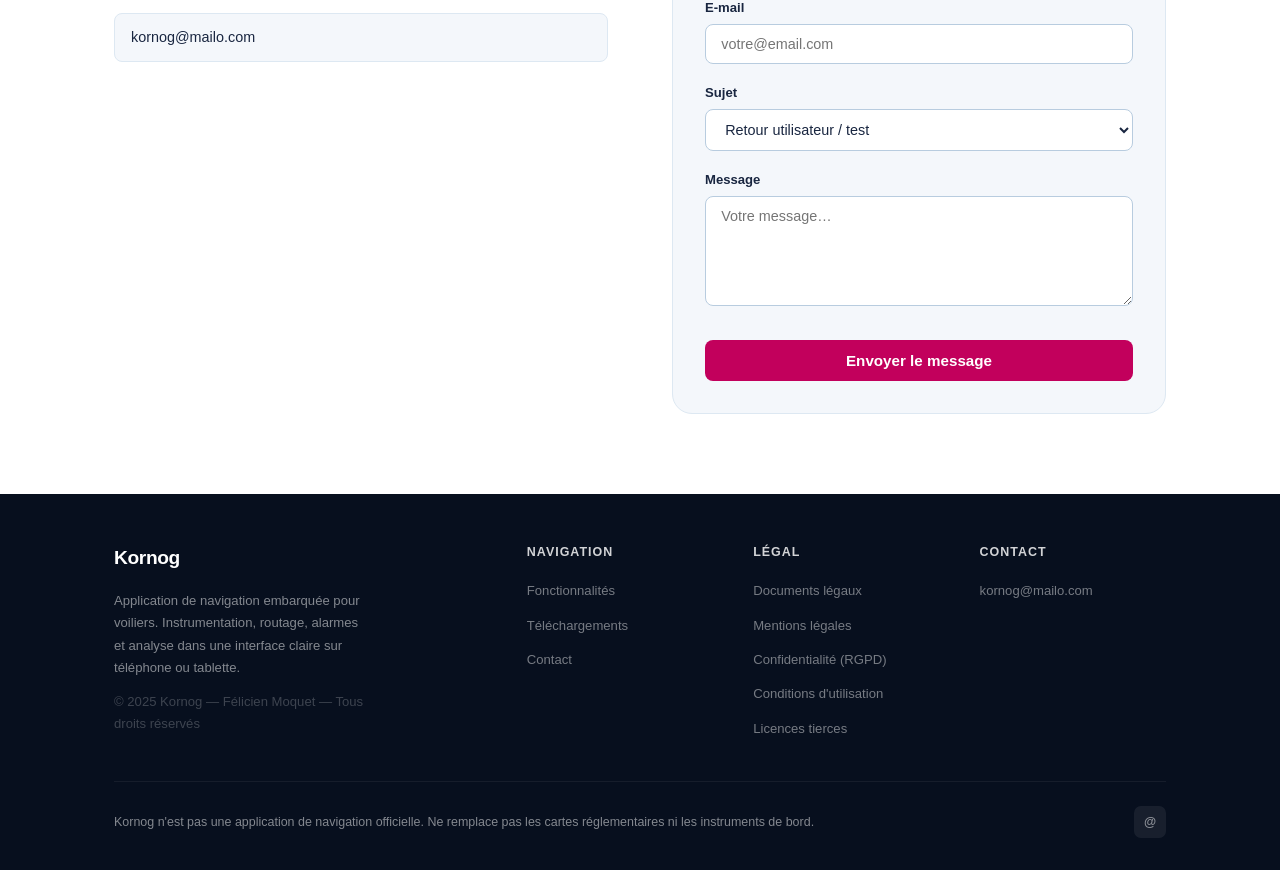
==== commit cab04f20: "Clean: reorder and deduplicate feature thumbnails per requested order" ====
--- a/index.html
+++ b/index.html
@@ -204,7 +204,6 @@
     <!-- Bande de miniatures (défilement horizontal) -->
     <div class="features-strip" id="featuresStrip">
 
-
       <button class="feature-thumb active"
           data-src="assets/Images/images%20telephone/Affiche_tes_données_NMEA.jpeg"
           data-title="Affiche tes données capteurs"
@@ -226,7 +225,7 @@
       <button class="feature-thumb"
           data-src="assets/Images/images%20telephone/Affiche_la_carto.jpeg"
           data-title="Cartographie"
-          data-tag="Cartographie"
+          data-tag="Carto"
           data-desc="Affichez la carte, les fonds et les positions GPS en temps réel pour naviguer sereinement.">
         <img src="assets/Images/images%20telephone/Affiche_la_carto.jpeg" alt="Affiche la carto" loading="lazy">
         <span>Carto</span>
@@ -304,71 +303,24 @@
         <span>Analyse</span>
       </button>
 
-      <!-- Remaining thumbnails kept afterwards -->
+      <!-- other non-essential thumbnails -->
       <button class="feature-thumb"
           data-src="assets/Images/images%20telephone/Mode_sombre_pour_tes_navs_de_nuit.jpeg"
-              data-title="Affichage de nuit"
-              data-tag="Interface"
-              data-desc="Interface adaptée à la navigation nocturne : affichage sombre qui préserve la vision de nuit du skipper.">
+          data-title="Affichage de nuit"
+          data-tag="Interface"
+          data-desc="Interface adaptée à la navigation nocturne : affichage sombre qui préserve la vision de nuit du skipper.">
         <img src="assets/Images/images%20telephone/Mode_sombre_pour_tes_navs_de_nuit.jpeg" alt="Affichage de nuit" loading="lazy">
         <span>Mode nuit</span>
       </button>
 
       <button class="feature-thumb"
           data-src="assets/Images/images%20telephone/Lance_ton_timer_de_régate.jpeg"
-              data-title="Compte à rebours régate"
-              data-tag="Régate"
-              data-desc="Chronomètre de départ pour la régate, avec toutes les procédures de départ classiques accessibles en deux clics.">
+          data-title="Compte à rebours régate"
+          data-tag="Régate"
+          data-desc="Chronomètre de départ pour la régate, avec toutes les procédures de départ classiques accessibles en deux clics.">
         <img src="assets/Images/images%20telephone/Lance_ton_timer_de_régate.jpeg" alt="Compte à rebours régate" loading="lazy">
         <span>Régate</span>
       </button>
-
-      <button class="feature-thumb"
-          data-src="assets/Images/images%20telephone/Affiche_la_carto.jpeg"
-          data-title="Cartographie"
-          data-tag="Carto"
-          data-desc="Affichez la carte, les fonds et les positions GPS en temps réel pour naviguer sereinement.">
-        <img src="assets/Images/images%20telephone/Affiche_la_carto.jpeg" alt="Affiche la carto" loading="lazy">
-        <span>Carto</span>
-      </button>
-
-      <button class="feature-thumb"
-          data-src="assets/Images/images%20telephone/Réveille_toi_pour ta_prise_de_quart.jpeg"
-          data-title="Réveil quart"
-          data-tag="Sécurité"
-          data-desc="Paramétrez un réveil pour vos prises de quart afin de rester attentif pendant la nuit.">
-        <img src="assets/Images/images%20telephone/Réveille_toi_pour ta_prise_de_quart.jpeg" alt="Réveil prise de quart" loading="lazy">
-        <span>Réveil</span>
-      </button>
-
-      <button class="feature-thumb"
-          data-src="assets/Images/images%20telephone/Affiche_la_carto.jpeg"
-          data-title="Cartographie"
-          data-tag="Carto"
-          data-desc="Affichez la carte, les fonds et les positions GPS en temps réel pour naviguer sereinement.">
-        <img src="assets/Images/images%20telephone/Affiche_la_carto.jpeg" alt="Affiche la carto" loading="lazy">
-        <span>Carto</span>
-      </button>
-
-      <button class="feature-thumb"
-          data-src="assets/Images/images%20telephone/Visualise_les_cibles_AIS.jpg"
-          data-title="Cibles AIS"
-          data-tag="AIS"
-          data-desc="Visualisez les cibles AIS proches et configurez des alertes sur les contacts à risque.">
-        <img src="assets/Images/images%20telephone/Visualise_les_cibles_AIS.jpg" alt="Visualise les cibles AIS" loading="lazy">
-        <span>Cibles AIS</span>
-      </button>
-
-      <button class="feature-thumb"
-          data-src="assets/Images/images%20telephone/Visualise_ta_dérive_sur_la_carte.jpeg"
-          data-title="Dérive"
-          data-tag="Analyse"
-          data-desc="Suivez et analysez la dérive du bateau directement sur la carte pour corriger votre route.">
-        <img src="assets/Images/images%20telephone/Visualise_ta_dérive_sur_la_carte.jpeg" alt="Visualise la dérive" loading="lazy">
-        <span>Dérive</span>
-      </button>
-
-      <!-- duplicate 'Réveil' thumbnail removed (kept the variant matching actual filename) -->
 
     </div>
 
--- a/style.css
+++ b/style.css
@@ -289,6 +289,8 @@
   display: block;
 }
 
+/* showcase-photo uses default layout; phone mockup removed */
+
 .showcase-info { }
 
 .showcase-info h3 {
